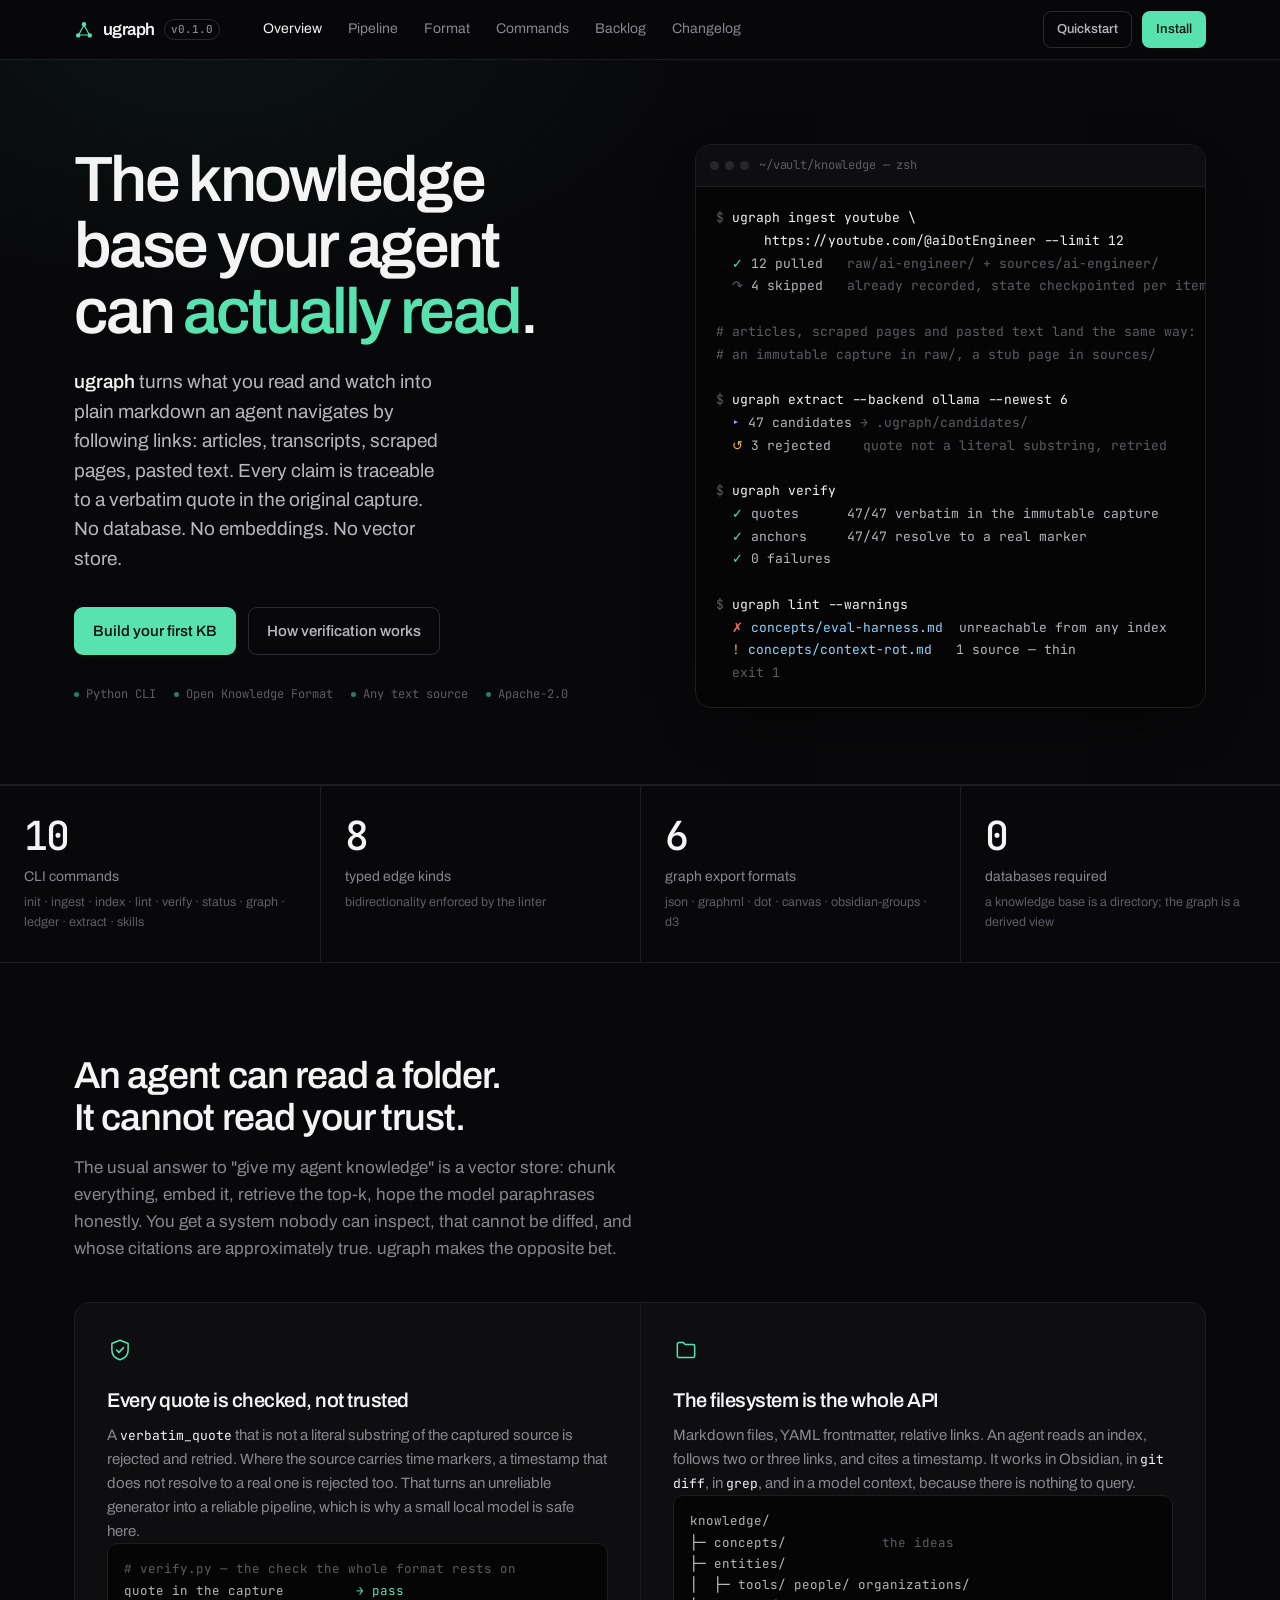
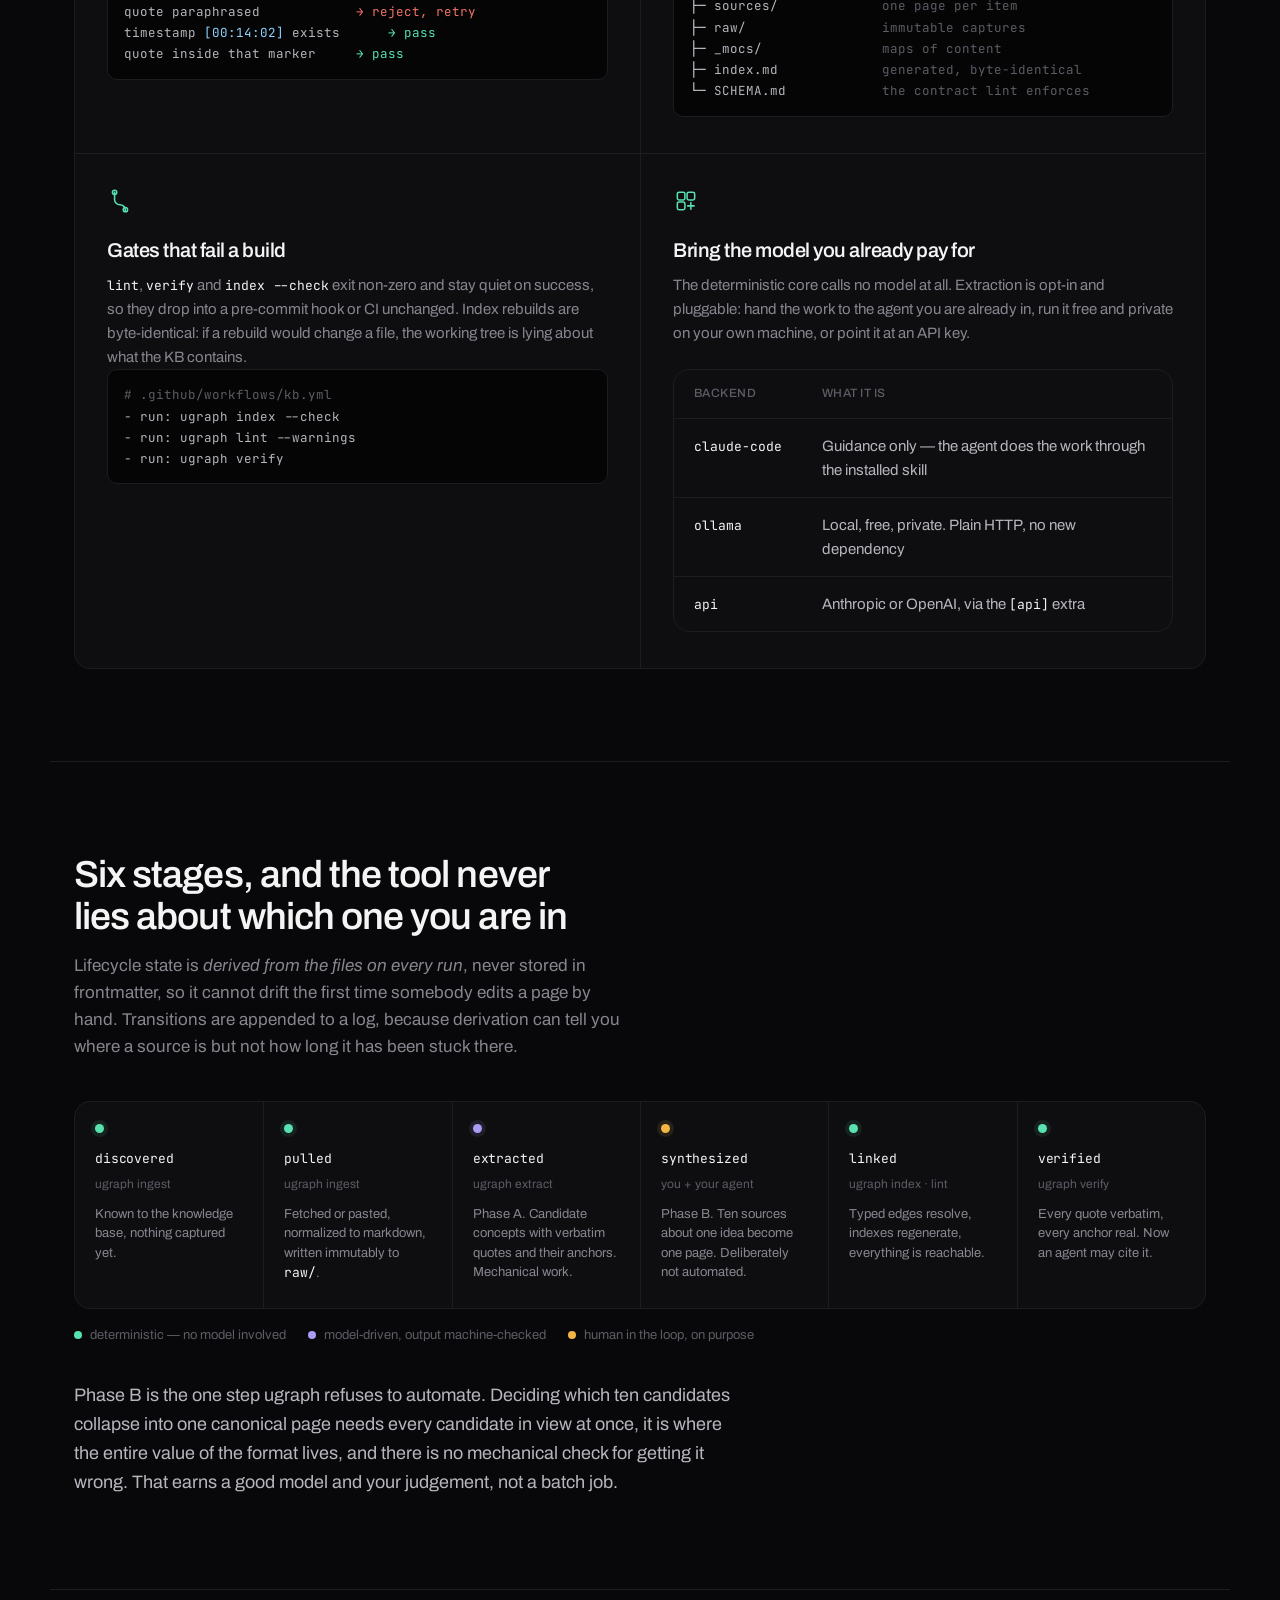
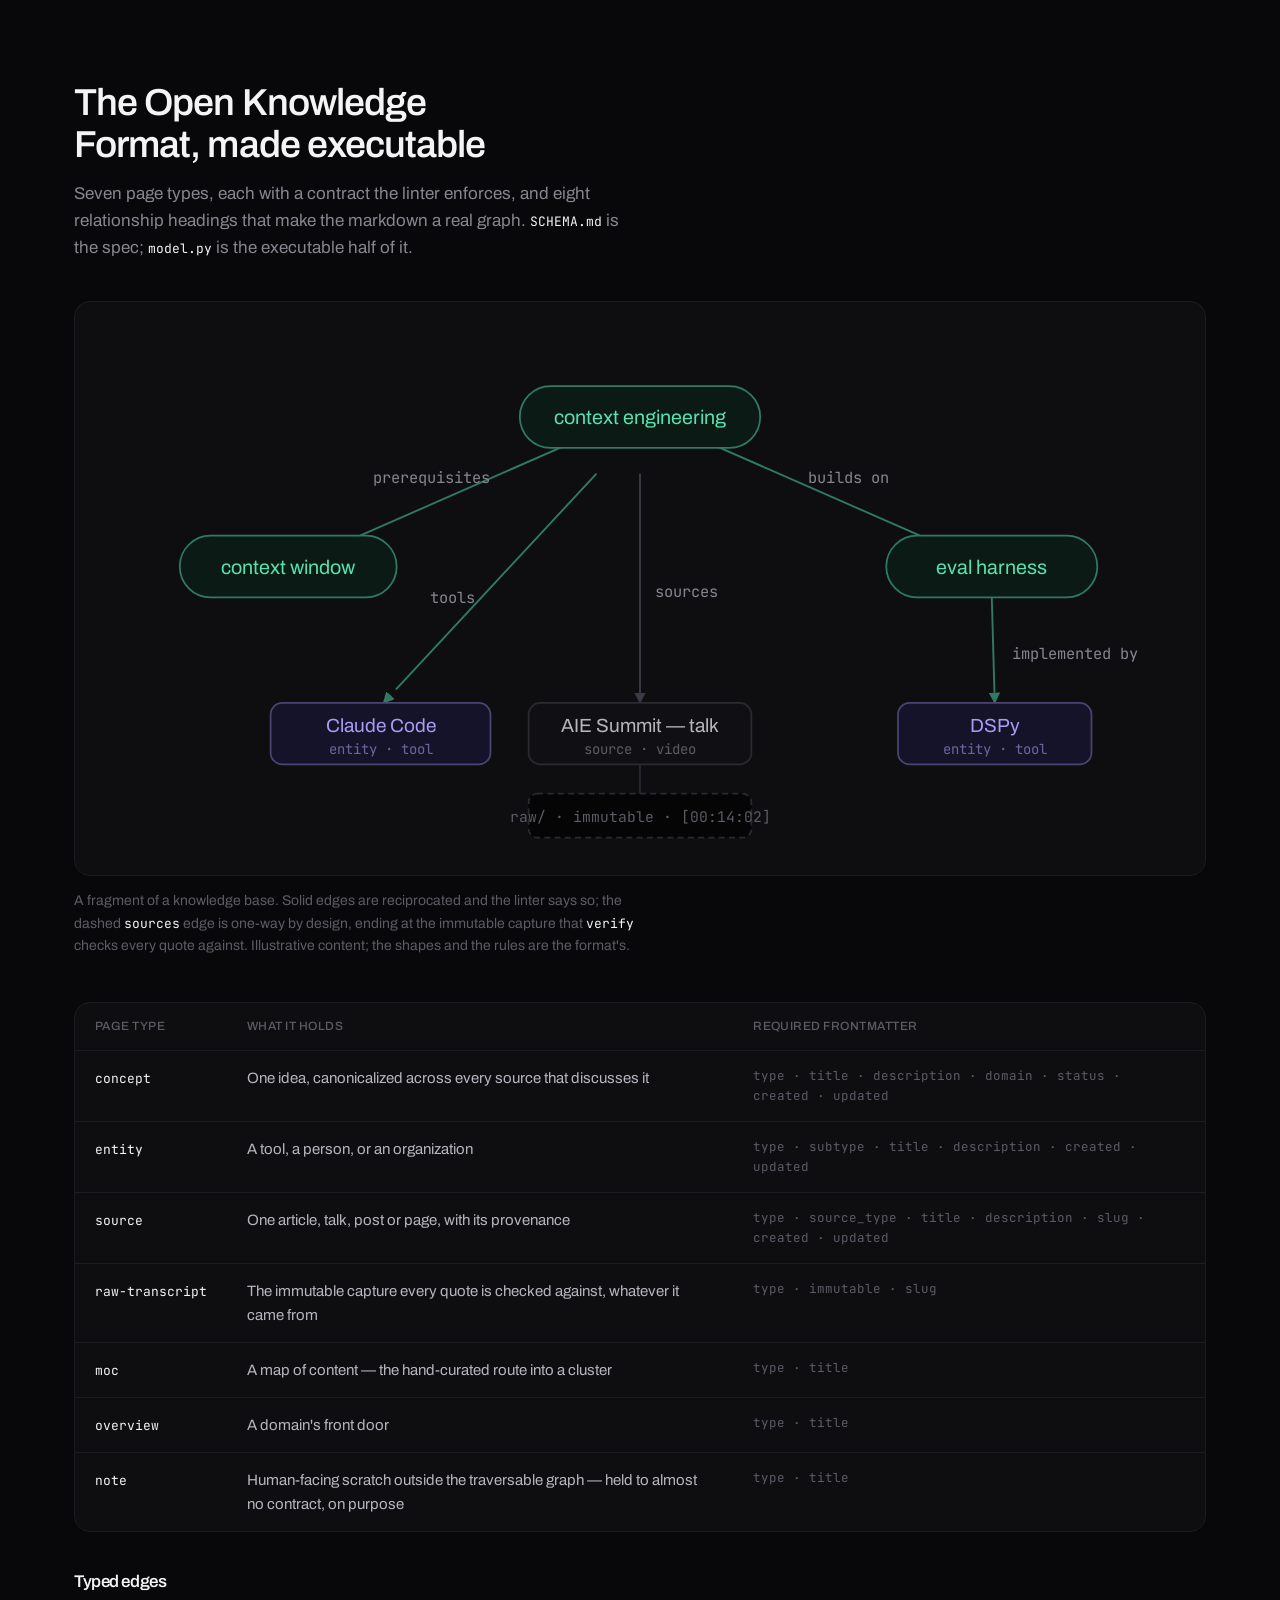
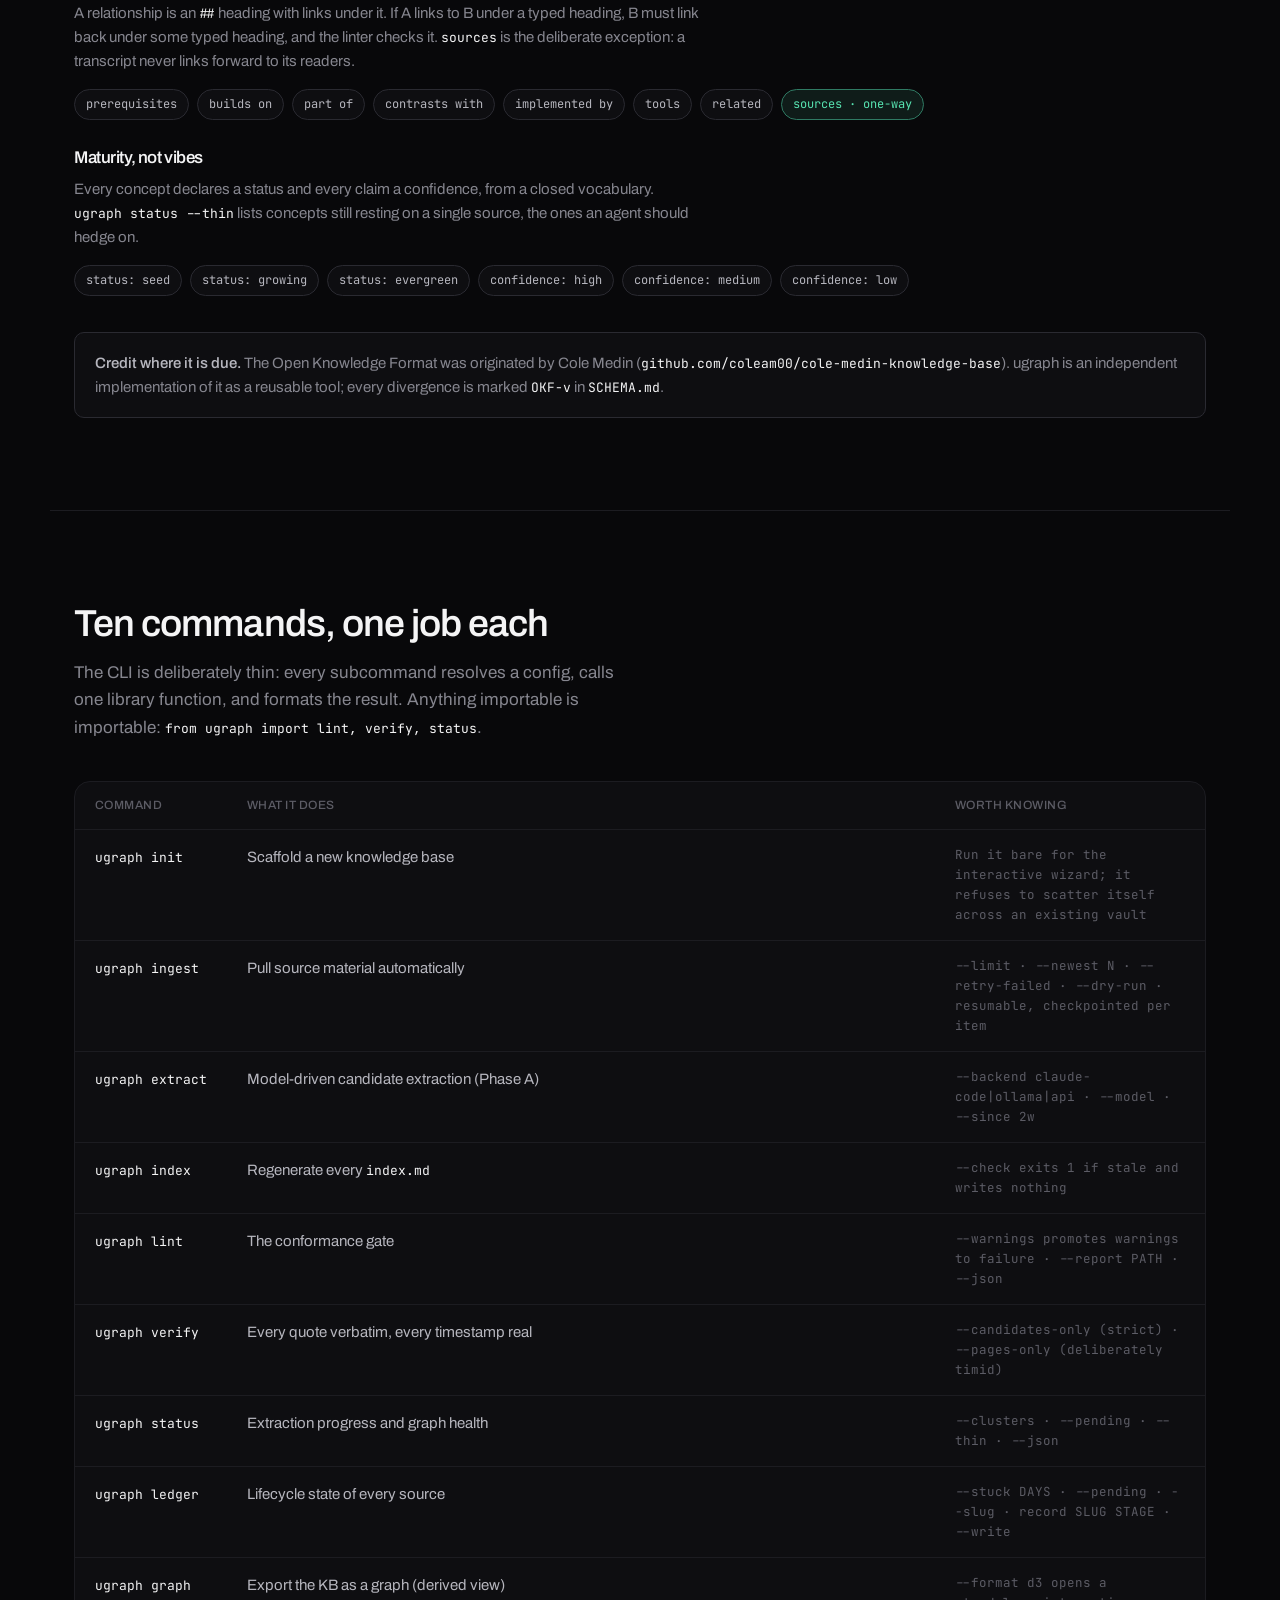
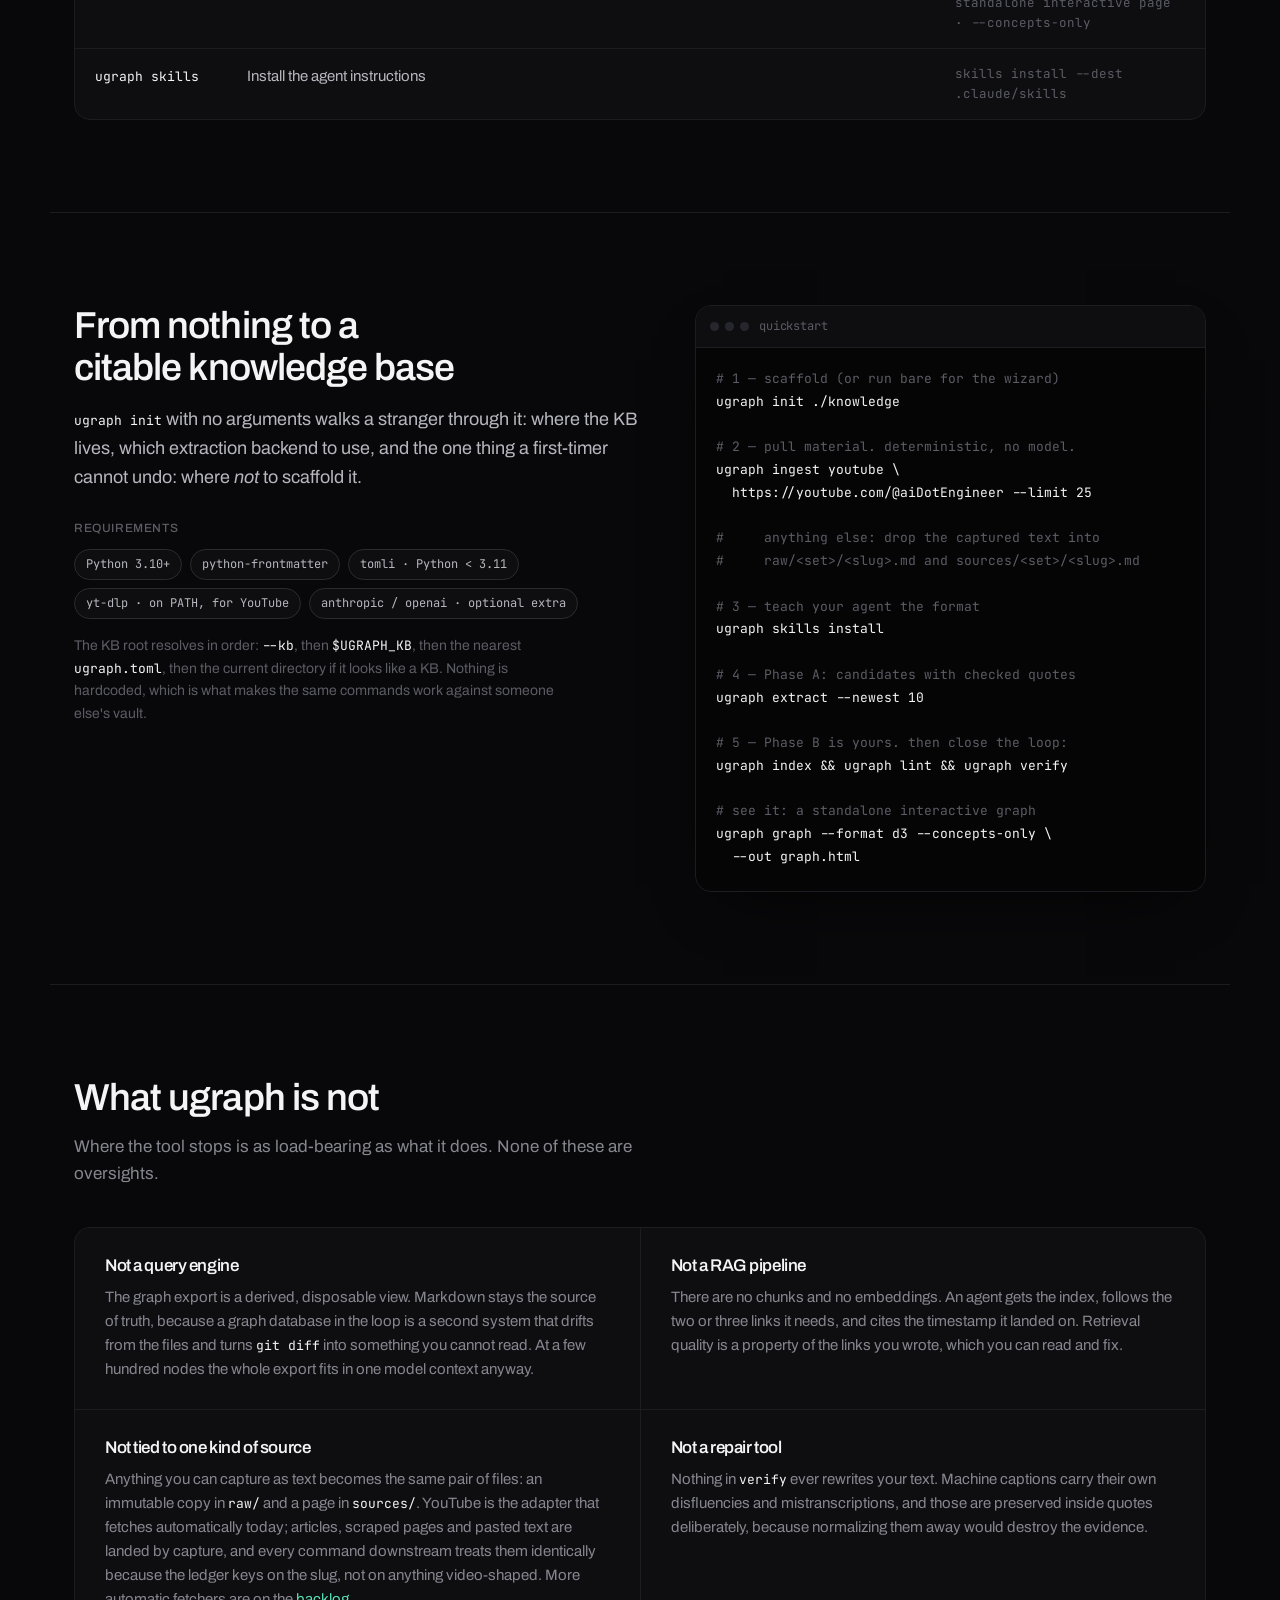
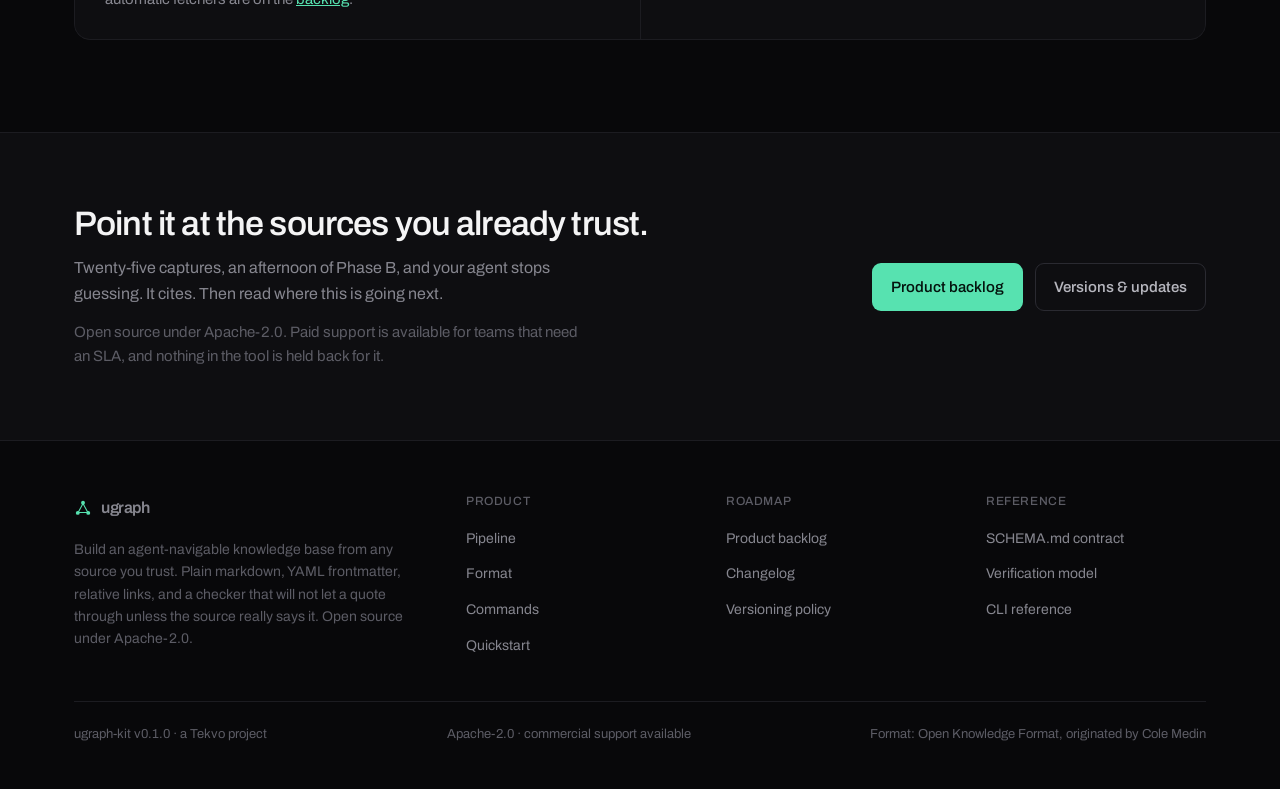
==== index.html @ 4743d7dd "ugraph.build: overview, product backlog, and changelog Static three-page site for ugraph. No build s" ====
<!doctype html>
<html lang="en">
<head>
<meta charset="utf-8">
<meta name="viewport" content="width=device-width, initial-scale=1">
<title>ugraph — build an agent-navigable knowledge base from any source</title>
<meta name="description" content="ugraph turns articles, transcripts, scraped pages and pasted text into a knowledge base of plain markdown an agent can navigate by link. Every claim is traceable to a verbatim quote in the original capture. No database, no embeddings.">
<meta name="color-scheme" content="dark">
<meta property="og:title" content="ugraph — the knowledge base your agent can actually read">
<meta property="og:description" content="Plain markdown, YAML frontmatter, relative links. Every quote checked against the immutable capture of its source before it ships.">
<meta property="og:type" content="website">
<link rel="icon" href="data:image/svg+xml,<svg xmlns='http://www.w3.org/2000/svg' viewBox='0 0 32 32'><circle cx='16' cy='8' r='4' fill='%2357e2b0'/><circle cx='7' cy='24' r='4' fill='%2357e2b0'/><circle cx='25' cy='24' r='4' fill='%2357e2b0'/><path d='M16 8 7 24M16 8l9 16M7 24h18' stroke='%2357e2b0' stroke-width='1.6' fill='none'/></svg>">
<link rel="preconnect" href="https://fonts.googleapis.com">
<link rel="preconnect" href="https://fonts.gstatic.com" crossorigin>
<link href="https://fonts.googleapis.com/css2?family=Archivo:wght@400;500;600&family=JetBrains+Mono:wght@400;500&display=swap" rel="stylesheet">
<link rel="stylesheet" href="assets/style.css">
</head>
<body>
<!--
  THESIS: ugraph's proof is that a machine claim survives a substring test against an
  immutable capture of its source. This page shows the console doing that, and refuses
  the "AI product" hero of an abstract gradient plus three benefit cards.
  OWN-WORLD: near-black canvas, 1px hairline rules as the only container,
  Archivo + JetBrains Mono, and one CLI status palette — mint = verified,
  amber = pending, violet = model-driven, rose = failing.
  STORY: a developer with an agent and a pile of articles, talks and saved pages learns
  their notes can be citable, sees the exact commands, and runs ugraph init.
  FIRST VIEWPORT: headline left with two actions; a live-looking terminal right showing
  ingest → extract → verify; a node-link graph anchoring the pipeline band beneath.
  FORM: reference-canon (OpenRouter's dark developer-product page), pinned by the brief
  and confirmed by the user, executed at full fidelity with ugraph's own accent.
  FINISH: unreviewed and undocumented is unfinished; this build ends with the finish
  review, the verdict, and DESIGN.md.
-->
<a class="skip" href="#main">Skip to content</a>

<header class="nav">
  <div class="wrap nav__inner">
    <a class="brand" href="index.html">
      <svg width="20" height="20" viewBox="0 0 24 24" fill="none" aria-hidden="true">
        <path d="M12 6 5.5 18M12 6l6.5 12M5.5 18h13" stroke="#57e2b0" stroke-width="1.4" stroke-linecap="round"/>
        <circle cx="12" cy="5" r="2.6" fill="#57e2b0"/>
        <circle cx="5" cy="18.5" r="2.6" fill="#57e2b0"/>
        <circle cx="19" cy="18.5" r="2.6" fill="#57e2b0"/>
      </svg>
      ugraph <span class="brand__ver">v0.1.0</span>
    </a>
    <nav class="nav__links" id="navlinks" data-open="false" aria-label="Primary">
      <a href="index.html" aria-current="page">Overview</a>
      <a href="index.html#pipeline">Pipeline</a>
      <a href="index.html#format">Format</a>
      <a href="index.html#commands">Commands</a>
      <a href="backlog.html">Backlog</a>
      <a href="changelog.html">Changelog</a>
    </nav>
    <div class="nav__right">
      <a class="btn btn--ghost btn--sm" href="index.html#quickstart">Quickstart</a>
      <a class="btn btn--primary btn--sm" href="index.html#install">Install</a>
      <button class="nav__toggle" id="navtoggle" aria-expanded="false" aria-controls="navlinks" aria-label="Toggle menu">
        <svg width="18" height="18" viewBox="0 0 24 24" fill="none" aria-hidden="true">
          <path d="M4 7h16M4 12h16M4 17h16" stroke="currentColor" stroke-width="1.6" stroke-linecap="round"/>
        </svg>
      </button>
    </div>
  </div>
</header>

<main id="main">

  <!-- ============================ HERO ============================ -->
  <section class="hero">
    <div class="wrap hero__grid">
      <div>
        <h1>The knowledge base your agent can <em>actually read</em>.</h1>
        <p class="hero__sub">
          <strong>ugraph</strong> turns what you read and watch into plain markdown an agent
          navigates by following links: articles, transcripts, scraped pages, pasted text.
          Every claim is traceable to a verbatim quote in the original capture. No database.
          No embeddings. No vector store.
        </p>
        <div class="hero__cta">
          <a class="btn btn--primary" href="#quickstart">Build your first KB</a>
          <a class="btn btn--ghost" href="#verify">How verification works</a>
        </div>
        <div class="hero__meta">
          <span>Python CLI</span>
          <span>Open Knowledge Format</span>
          <span>Any text source</span>
          <span>Apache-2.0</span>
        </div>
      </div>

      <div class="term" role="img" aria-label="Terminal transcript: ugraph ingest pulls 12 transcripts, ugraph extract emits 47 candidates with 3 quotes rejected and retried, ugraph verify reports 47 of 47 quotes verbatim and 0 failures.">
        <div class="term__bar">
          <span class="term__dots"><i></i><i></i><i></i></span>
          <span class="term__title">~/vault/knowledge — zsh</span>
        </div>
<pre class="term__body"><span class="c-dim">$</span> <span class="c-cmd">ugraph ingest youtube \
      https://youtube.com/@aiDotEngineer --limit 12</span>
  <span class="c-ok">✓</span> 12 pulled   <span class="c-dim">raw/ai-engineer/ + sources/ai-engineer/</span>
  <span class="c-dim">↷</span> 4 skipped   <span class="c-dim">already recorded, state checkpointed per item</span>

<span class="c-dim"># articles, scraped pages and pasted text land the same way:</span>
<span class="c-dim"># an immutable capture in raw/, a stub page in sources/</span>

<span class="c-dim">$</span> <span class="c-cmd">ugraph extract --backend ollama --newest 6</span>
  <span class="c-key">▸</span> 47 candidates <span class="c-dim">→ .ugraph/candidates/</span>
  <span class="c-warn">↺</span> 3 rejected    <span class="c-dim">quote not a literal substring, retried</span>

<span class="c-dim">$</span> <span class="c-cmd">ugraph verify</span>
  <span class="c-ok">✓</span> quotes      47/47 verbatim in the immutable capture
  <span class="c-ok">✓</span> anchors     47/47 resolve to a real marker
  <span class="c-ok">✓</span> 0 failures

<span class="c-dim">$</span> <span class="c-cmd">ugraph lint --warnings</span>
  <span class="c-bad">✗</span> <span class="c-str">concepts/eval-harness.md</span>  unreachable from any index
  <span class="c-warn">!</span> <span class="c-str">concepts/context-rot.md</span>   1 source — thin
  <span class="c-dim">exit 1</span></pre>
      </div>
    </div>
  </section>

  <!-- ============================ STATS ============================ -->
  <div class="stats">
    <div>
      <div class="stat__n">10</div>
      <div class="stat__l">CLI commands</div>
      <div class="stat__s">init · ingest · index · lint · verify · status · graph · ledger · extract · skills</div>
    </div>
    <div>
      <div class="stat__n">8</div>
      <div class="stat__l">typed edge kinds</div>
      <div class="stat__s">bidirectionality enforced by the linter</div>
    </div>
    <div>
      <div class="stat__n">6</div>
      <div class="stat__l">graph export formats</div>
      <div class="stat__s">json · graphml · dot · canvas · obsidian-groups · d3</div>
    </div>
    <div>
      <div class="stat__n">0</div>
      <div class="stat__l">databases required</div>
      <div class="stat__s">a knowledge base is a directory; the graph is a derived view</div>
    </div>
  </div>

  <!-- ============================ PROBLEM ============================ -->
  <section class="section wrap">
    <div class="section-head">
      <h2>An agent can read a folder. It cannot read your trust.</h2>
      <p>
        The usual answer to "give my agent knowledge" is a vector store: chunk everything,
        embed it, retrieve the top-k, hope the model paraphrases honestly. You get a system
        nobody can inspect, that cannot be diffed, and whose citations are approximately true.
        ugraph makes the opposite bet.
      </p>
    </div>

    <div class="cells">

      <div class="cell" id="verify">
        <span class="cell__icon">
          <svg width="26" height="26" viewBox="0 0 24 24" fill="none" aria-hidden="true">
            <path d="M12 3 4.5 6v6c0 4.2 3 7.6 7.5 9 4.5-1.4 7.5-4.8 7.5-9V6L12 3Z" stroke="currentColor" stroke-width="1.4" stroke-linejoin="round"/>
            <path d="m8.8 12 2.2 2.2 4.2-4.4" stroke="currentColor" stroke-width="1.4" stroke-linecap="round" stroke-linejoin="round"/>
          </svg>
        </span>
        <h3>Every quote is checked, not trusted</h3>
        <p>
          A <code class="mono">verbatim_quote</code> that is not a literal substring of the
          captured source is rejected and retried. Where the source carries time markers, a
          timestamp that does not resolve to a real one is rejected too. That turns an
          unreliable generator into a reliable pipeline, which is why a small local model is
          safe here.
        </p>
        <pre class="snippet"><span class="c-dim"># verify.py — the check the whole format rests on</span>
quote in the capture         <span class="c-ok">→ pass</span>
quote paraphrased            <span class="c-bad">→ reject, retry</span>
timestamp <span class="c-str">[00:14:02]</span> exists      <span class="c-ok">→ pass</span>
quote inside that marker     <span class="c-ok">→ pass</span></pre>
      </div>

      <div class="cell">
        <span class="cell__icon">
          <svg width="26" height="26" viewBox="0 0 24 24" fill="none" aria-hidden="true">
            <path d="M4 6.5A1.5 1.5 0 0 1 5.5 5h4l1.8 2h7.2A1.5 1.5 0 0 1 20 8.5v9a1.5 1.5 0 0 1-1.5 1.5h-13A1.5 1.5 0 0 1 4 17.5v-11Z" stroke="currentColor" stroke-width="1.4" stroke-linejoin="round"/>
          </svg>
        </span>
        <h3>The filesystem is the whole API</h3>
        <p>
          Markdown files, YAML frontmatter, relative links. An agent reads an index, follows
          two or three links, and cites a timestamp. It works in Obsidian, in <code class="mono">git diff</code>,
          in <code class="mono">grep</code>, and in a model context, because there is nothing to query.
        </p>
        <pre class="snippet">knowledge/
├─ concepts/            <span class="c-dim">the ideas</span>
├─ entities/
│  ├─ tools/ people/ organizations/
├─ sources/             <span class="c-dim">one page per item</span>
├─ raw/                 <span class="c-dim">immutable captures</span>
├─ _mocs/               <span class="c-dim">maps of content</span>
├─ index.md             <span class="c-dim">generated, byte-identical</span>
└─ SCHEMA.md            <span class="c-dim">the contract lint enforces</span></pre>
      </div>

      <div class="cell">
        <span class="cell__icon">
          <svg width="26" height="26" viewBox="0 0 24 24" fill="none" aria-hidden="true">
            <path d="M7 4v6.5a5 5 0 0 0 5 5 5 5 0 0 1 5 5V21" stroke="currentColor" stroke-width="1.4" stroke-linecap="round"/>
            <circle cx="7" cy="4" r="2" stroke="currentColor" stroke-width="1.4"/>
            <circle cx="17" cy="20" r="2" stroke="currentColor" stroke-width="1.4"/>
          </svg>
        </span>
        <h3>Gates that fail a build</h3>
        <p>
          <code class="mono">lint</code>, <code class="mono">verify</code> and
          <code class="mono">index --check</code> exit non-zero and stay quiet on success,
          so they drop into a pre-commit hook or CI unchanged. Index rebuilds are
          byte-identical: if a rebuild would change a file, the working tree is lying
          about what the KB contains.
        </p>
        <pre class="snippet"><span class="c-dim"># .github/workflows/kb.yml</span>
- run: ugraph index --check
- run: ugraph lint --warnings
- run: ugraph verify</pre>
      </div>

      <div class="cell">
        <span class="cell__icon">
          <svg width="26" height="26" viewBox="0 0 24 24" fill="none" aria-hidden="true">
            <rect x="4" y="4" width="7" height="7" rx="1.6" stroke="currentColor" stroke-width="1.4"/>
            <rect x="13" y="4" width="7" height="7" rx="1.6" stroke="currentColor" stroke-width="1.4"/>
            <rect x="4" y="13" width="7" height="7" rx="1.6" stroke="currentColor" stroke-width="1.4"/>
            <path d="M16.5 13.5v6M13.5 16.5h6" stroke="currentColor" stroke-width="1.4" stroke-linecap="round"/>
          </svg>
        </span>
        <h3>Bring the model you already pay for</h3>
        <p>
          The deterministic core calls no model at all. Extraction is opt-in and pluggable:
          hand the work to the agent you are already in, run it free and private on your own
          machine, or point it at an API key.
        </p>
        <div class="table-scroll" style="margin-top:24px">
          <table style="min-width:0">
            <thead><tr><th>Backend</th><th>What it is</th></tr></thead>
            <tbody>
              <tr><td><code>claude-code</code></td><td>Guidance only — the agent does the work through the installed skill</td></tr>
              <tr><td><code>ollama</code></td><td>Local, free, private. Plain HTTP, no new dependency</td></tr>
              <tr><td><code>api</code></td><td>Anthropic or OpenAI, via the <code>[api]</code> extra</td></tr>
            </tbody>
          </table>
        </div>
      </div>

    </div>
  </section>

  <!-- ============================ PIPELINE ============================ -->
  <section class="section section-line wrap" id="pipeline">
    <div class="section-head">
      <h2>Six stages, and the tool never lies about which one you are in</h2>
      <p>
        Lifecycle state is <em>derived from the files on every run</em>, never stored in
        frontmatter, so it cannot drift the first time somebody edits a page by hand.
        Transitions are appended to a log, because derivation can tell you where a source
        is but not how long it has been stuck there.
      </p>
    </div>

    <div class="rail">
      <div class="rail__track">
        <div class="stage" data-agent="tool">
          <span class="stage__dot"></span>
          <div class="stage__name">discovered</div>
          <div class="stage__by">ugraph ingest</div>
          <p class="stage__d">Known to the knowledge base, nothing captured yet.</p>
        </div>
        <div class="stage" data-agent="tool">
          <span class="stage__dot"></span>
          <div class="stage__name">pulled</div>
          <div class="stage__by">ugraph ingest</div>
          <p class="stage__d">Fetched or pasted, normalized to markdown, written immutably to <code class="mono">raw/</code>.</p>
        </div>
        <div class="stage" data-agent="model">
          <span class="stage__dot"></span>
          <div class="stage__name">extracted</div>
          <div class="stage__by">ugraph extract</div>
          <p class="stage__d">Phase A. Candidate concepts with verbatim quotes and their anchors. Mechanical work.</p>
        </div>
        <div class="stage" data-agent="human">
          <span class="stage__dot"></span>
          <div class="stage__name">synthesized</div>
          <div class="stage__by">you + your agent</div>
          <p class="stage__d">Phase B. Ten sources about one idea become one page. Deliberately not automated.</p>
        </div>
        <div class="stage" data-agent="tool">
          <span class="stage__dot"></span>
          <div class="stage__name">linked</div>
          <div class="stage__by">ugraph index · lint</div>
          <p class="stage__d">Typed edges resolve, indexes regenerate, everything is reachable.</p>
        </div>
        <div class="stage" data-agent="tool">
          <span class="stage__dot"></span>
          <div class="stage__name">verified</div>
          <div class="stage__by">ugraph verify</div>
          <p class="stage__d">Every quote verbatim, every anchor real. Now an agent may cite it.</p>
        </div>
      </div>
      <div class="rail__legend">
        <span><i style="background:var(--edge)"></i> deterministic — no model involved</span>
        <span><i style="background:var(--violet)"></i> model-driven, output machine-checked</span>
        <span><i style="background:var(--amber)"></i> human in the loop, on purpose</span>
      </div>
    </div>

    <p class="lede" style="margin-top:36px">
      Phase B is the one step ugraph refuses to automate. Deciding which ten candidates
      collapse into one canonical page needs every candidate in view at once, it is where
      the entire value of the format lives, and there is no mechanical check for getting it
      wrong. That earns a good model and your judgement, not a batch job.
    </p>
  </section>

  <!-- ============================ FORMAT ============================ -->
  <section class="section section-line wrap" id="format">
    <div class="section-head">
      <h2>The Open Knowledge Format, made executable</h2>
      <p>
        Seven page types, each with a contract the linter enforces, and eight relationship
        headings that make the markdown a real graph. <code class="mono">SCHEMA.md</code> is
        the spec; <code class="mono">model.py</code> is the executable half of it.
      </p>
    </div>

    <figure style="margin:0 0 44px">
      <div style="border:1px solid var(--line);border-radius:var(--radius-lg);background:var(--bg-raised);padding:8px;overflow-x:auto">
        <svg class="gsvg" viewBox="0 0 760 380" width="100%" style="min-width:620px;display:block" role="img"
             aria-label="A fragment of a knowledge graph: the concept 'context engineering' links to 'context window' under prerequisites, to 'eval harness' under builds on, to the tool entity 'DSPy' under implemented by, to the tool entity 'Claude Code' under tools, and one-way to a source page 'AIE Summit — talk' under sources.">
          <defs>
            <marker id="ar" viewBox="0 0 10 10" refX="9" refY="5" markerWidth="6" markerHeight="6" orient="auto-start-reverse">
              <path d="M0 0 10 5 0 10z" fill="#2f7a63"/>
            </marker>
            <marker id="ar2" viewBox="0 0 10 10" refX="9" refY="5" markerWidth="6" markerHeight="6" orient="auto-start-reverse">
              <path d="M0 0 10 5 0 10z" fill="#3a3a44"/>
            </marker>
          </defs>

          <g stroke-linecap="round" fill="none">
            <path class="edge" d="M330 92 175 160" stroke="#2f7a63" stroke-width="1.3" marker-end="url(#ar)"/>
            <path class="edge" d="M430 92 585 160" stroke="#2f7a63" stroke-width="1.3" marker-end="url(#ar)"/>
            <path class="edge" d="M620 196 622 268" stroke="#2f7a63" stroke-width="1.3" marker-end="url(#ar)"/>
            <path class="edge" d="M350 112 205 268" stroke="#2f7a63" stroke-width="1.3" marker-end="url(#ar)"/>
            <path class="edge" d="M380 112 380 268" stroke="#3a3a44" stroke-width="1.3" stroke-dasharray="3 4" marker-end="url(#ar2)"/>
          </g>

          <g font-family="'JetBrains Mono',ui-monospace,monospace" font-size="10.5" fill="#86868f">
            <text x="238" y="118" text-anchor="middle">prerequisites</text>
            <text x="522" y="118" text-anchor="middle">builds on</text>
            <text x="634" y="238" text-anchor="start">implemented by</text>
            <text x="252" y="200" text-anchor="middle">tools</text>
            <text x="390" y="196" text-anchor="start">sources</text>
          </g>

          <!-- concepts -->
          <g>
            <rect x="298" y="52" width="164" height="42" rx="21" fill="#0b1a15" stroke="#2f7a63" stroke-width="1.2"/>
            <text x="380" y="78" text-anchor="middle" font-family="'Archivo',sans-serif" font-size="13.5" fill="#57e2b0">context engineering</text>

            <rect x="66" y="154" width="148" height="42" rx="21" fill="#0b1a15" stroke="#2f7a63" stroke-width="1.2"/>
            <text x="140" y="180" text-anchor="middle" font-family="'Archivo',sans-serif" font-size="13.5" fill="#57e2b0">context window</text>

            <rect x="548" y="154" width="144" height="42" rx="21" fill="#0b1a15" stroke="#2f7a63" stroke-width="1.2"/>
            <text x="620" y="180" text-anchor="middle" font-family="'Archivo',sans-serif" font-size="13.5" fill="#57e2b0">eval harness</text>
          </g>

          <!-- entities -->
          <g>
            <rect x="128" y="268" width="150" height="42" rx="8" fill="#15132a" stroke="#4b4470" stroke-width="1.2"/>
            <text x="203" y="288" text-anchor="middle" font-family="'Archivo',sans-serif" font-size="13" fill="#a99cf5">Claude Code</text>
            <text x="203" y="303" text-anchor="middle" font-family="'JetBrains Mono',monospace" font-size="9.5" fill="#6d669c">entity · tool</text>

            <rect x="556" y="268" width="132" height="42" rx="8" fill="#15132a" stroke="#4b4470" stroke-width="1.2"/>
            <text x="622" y="288" text-anchor="middle" font-family="'Archivo',sans-serif" font-size="13" fill="#a99cf5">DSPy</text>
            <text x="622" y="303" text-anchor="middle" font-family="'JetBrains Mono',monospace" font-size="9.5" fill="#6d669c">entity · tool</text>
          </g>

          <!-- source + transcript -->
          <g>
            <rect x="304" y="268" width="152" height="42" rx="8" fill="#101014" stroke="#2a2a31" stroke-width="1.2"/>
            <text x="380" y="288" text-anchor="middle" font-family="'Archivo',sans-serif" font-size="13" fill="#b6b6be">AIE Summit — talk</text>
            <text x="380" y="303" text-anchor="middle" font-family="'JetBrains Mono',monospace" font-size="9.5" fill="#5c5c65">source · video</text>

            <rect x="304" y="330" width="152" height="30" rx="6" fill="#050506" stroke="#2a2a31" stroke-width="1.2" stroke-dasharray="4 3"/>
            <text x="380" y="349" text-anchor="middle" font-family="'JetBrains Mono',monospace" font-size="10" fill="#5c5c65">raw/ · immutable · [00:14:02]</text>
            <path d="M380 310v20" stroke="#2a2a31" stroke-width="1.2"/>
          </g>
        </svg>
      </div>
      <figcaption style="margin-top:14px;color:var(--ink-4);font-size:.875rem;max-width:74ch">
        A fragment of a knowledge base. Solid edges are reciprocated and the linter says so; the
        dashed <code class="mono">sources</code> edge is one-way by design, ending at the
        immutable capture that <code class="mono">verify</code> checks every quote against.
        Illustrative content; the shapes and the rules are the format's.
      </figcaption>
    </figure>

    <div class="table-scroll">
      <table>
        <thead>
          <tr><th>Page type</th><th>What it holds</th><th>Required frontmatter</th></tr>
        </thead>
        <tbody>
          <tr>
            <td><code>concept</code></td>
            <td>One idea, canonicalized across every source that discusses it</td>
            <td class="flag">type · title · description · domain · status · created · updated</td>
          </tr>
          <tr>
            <td><code>entity</code></td>
            <td>A tool, a person, or an organization</td>
            <td class="flag">type · subtype · title · description · created · updated</td>
          </tr>
          <tr>
            <td><code>source</code></td>
            <td>One article, talk, post or page, with its provenance</td>
            <td class="flag">type · source_type · title · description · slug · created · updated</td>
          </tr>
          <tr>
            <td><code>raw-transcript</code></td>
            <td>The immutable capture every quote is checked against, whatever it came from</td>
            <td class="flag">type · immutable · slug</td>
          </tr>
          <tr>
            <td><code>moc</code></td>
            <td>A map of content — the hand-curated route into a cluster</td>
            <td class="flag">type · title</td>
          </tr>
          <tr>
            <td><code>overview</code></td>
            <td>A domain's front door</td>
            <td class="flag">type · title</td>
          </tr>
          <tr>
            <td><code>note</code></td>
            <td>Human-facing scratch outside the traversable graph — held to almost no contract, on purpose</td>
            <td class="flag">type · title</td>
          </tr>
        </tbody>
      </table>
    </div>

    <div style="margin-top:40px; display:grid; gap:28px">
      <div>
        <h3 style="font-size:1.0625rem">Typed edges</h3>
        <p style="margin-top:10px;color:var(--ink-3);font-size:.9375rem;max-width:70ch">
          A relationship is an <code class="mono">##</code> heading with links under it. If A
          links to B under a typed heading, B must link back under some typed heading, and
          the linter checks it. <code class="mono">sources</code> is the deliberate exception:
          a transcript never links forward to its readers.
        </p>
        <div class="chips" style="margin-top:16px">
          <span class="chip">prerequisites</span>
          <span class="chip">builds on</span>
          <span class="chip">part of</span>
          <span class="chip">contrasts with</span>
          <span class="chip">implemented by</span>
          <span class="chip">tools</span>
          <span class="chip">related</span>
          <span class="chip chip--edge">sources · one-way</span>
        </div>
      </div>
      <div>
        <h3 style="font-size:1.0625rem">Maturity, not vibes</h3>
        <p style="margin-top:10px;color:var(--ink-3);font-size:.9375rem;max-width:70ch">
          Every concept declares a status and every claim a confidence, from a closed
          vocabulary. <code class="mono">ugraph status --thin</code> lists concepts still
          resting on a single source, the ones an agent should hedge on.
        </p>
        <div class="chips" style="margin-top:16px">
          <span class="chip">status: seed</span>
          <span class="chip">status: growing</span>
          <span class="chip">status: evergreen</span>
          <span class="chip">confidence: high</span>
          <span class="chip">confidence: medium</span>
          <span class="chip">confidence: low</span>
        </div>
      </div>
    </div>

    <p class="note" style="margin-top:36px">
      <b>Credit where it is due.</b> The Open Knowledge Format was originated by Cole Medin
      (<span class="mono">github.com/coleam00/cole-medin-knowledge-base</span>). ugraph is an
      independent implementation of it as a reusable tool; every divergence is marked
      <code class="mono">OKF-v</code> in <code class="mono">SCHEMA.md</code>.
    </p>
  </section>

  <!-- ============================ COMMANDS ============================ -->
  <section class="section section-line wrap" id="commands">
    <div class="section-head">
      <h2>Ten commands, one job each</h2>
      <p>
        The CLI is deliberately thin: every subcommand resolves a config, calls one library
        function, and formats the result. Anything importable is importable:
        <code class="mono">from ugraph import lint, verify, status</code>.
      </p>
    </div>

    <div class="table-scroll">
      <table>
        <thead>
          <tr><th style="width:150px">Command</th><th>What it does</th><th style="width:270px">Worth knowing</th></tr>
        </thead>
        <tbody>
          <tr><td><code>ugraph init</code></td><td>Scaffold a new knowledge base</td><td class="flag">Run it bare for the interactive wizard; it refuses to scatter itself across an existing vault</td></tr>
          <tr><td><code>ugraph ingest</code></td><td>Pull source material automatically</td><td class="flag">--limit · --newest N · --retry-failed · --dry-run · resumable, checkpointed per item</td></tr>
          <tr><td><code>ugraph extract</code></td><td>Model-driven candidate extraction (Phase A)</td><td class="flag">--backend claude-code|ollama|api · --model · --since 2w</td></tr>
          <tr><td><code>ugraph index</code></td><td>Regenerate every <code>index.md</code></td><td class="flag">--check exits 1 if stale and writes nothing</td></tr>
          <tr><td><code>ugraph lint</code></td><td>The conformance gate</td><td class="flag">--warnings promotes warnings to failure · --report PATH · --json</td></tr>
          <tr><td><code>ugraph verify</code></td><td>Every quote verbatim, every timestamp real</td><td class="flag">--candidates-only (strict) · --pages-only (deliberately timid)</td></tr>
          <tr><td><code>ugraph status</code></td><td>Extraction progress and graph health</td><td class="flag">--clusters · --pending · --thin · --json</td></tr>
          <tr><td><code>ugraph ledger</code></td><td>Lifecycle state of every source</td><td class="flag">--stuck DAYS · --pending · --slug · record SLUG STAGE · --write</td></tr>
          <tr><td><code>ugraph graph</code></td><td>Export the KB as a graph (derived view)</td><td class="flag">--format d3 opens a standalone interactive page · --concepts-only</td></tr>
          <tr><td><code>ugraph skills</code></td><td>Install the agent instructions</td><td class="flag">skills install --dest .claude/skills</td></tr>
        </tbody>
      </table>
    </div>
  </section>

  <!-- ============================ QUICKSTART ============================ -->
  <section class="section section-line wrap" id="quickstart">
    <div class="hero__grid" style="align-items:start">
      <div>
        <h2 style="font-size:clamp(1.65rem,3.2vw,2.35rem)">From nothing to a citable knowledge base</h2>
        <p class="lede" style="margin-top:16px">
          <code class="mono">ugraph init</code> with no arguments walks a stranger through it:
          where the KB lives, which extraction backend to use, and the one thing a first-timer
          cannot undo: where <em>not</em> to scaffold it.
        </p>
        <div id="install" style="margin-top:30px">
          <h3 style="font-size:.75rem;letter-spacing:.05em;text-transform:uppercase;color:var(--ink-4);font-weight:500">Requirements</h3>
          <div class="chips" style="margin-top:14px">
            <span class="chip">Python 3.10+</span>
            <span class="chip">python-frontmatter</span>
            <span class="chip">tomli · Python &lt; 3.11</span>
            <span class="chip">yt-dlp · on PATH, for YouTube</span>
            <span class="chip">anthropic / openai · optional extra</span>
          </div>
          <p style="margin-top:16px;color:var(--ink-4);font-size:.875rem;max-width:60ch">
            The KB root resolves in order: <code class="mono">--kb</code>, then
            <code class="mono">$UGRAPH_KB</code>, then the nearest <code class="mono">ugraph.toml</code>,
            then the current directory if it looks like a KB. Nothing is hardcoded, which is
            what makes the same commands work against someone else's vault.
          </p>
        </div>
      </div>

      <div class="term">
        <div class="term__bar">
          <span class="term__dots"><i></i><i></i><i></i></span>
          <span class="term__title">quickstart</span>
        </div>
<pre class="term__body"><span class="c-dim"># 1 — scaffold (or run bare for the wizard)</span>
<span class="c-cmd">ugraph init ./knowledge</span>

<span class="c-dim"># 2 — pull material. deterministic, no model.</span>
<span class="c-cmd">ugraph ingest youtube \
  https://youtube.com/@aiDotEngineer --limit 25</span>

<span class="c-dim">#     anything else: drop the captured text into</span>
<span class="c-dim">#     raw/&lt;set&gt;/&lt;slug&gt;.md and sources/&lt;set&gt;/&lt;slug&gt;.md</span>

<span class="c-dim"># 3 — teach your agent the format</span>
<span class="c-cmd">ugraph skills install</span>

<span class="c-dim"># 4 — Phase A: candidates with checked quotes</span>
<span class="c-cmd">ugraph extract --newest 10</span>

<span class="c-dim"># 5 — Phase B is yours. then close the loop:</span>
<span class="c-cmd">ugraph index &amp;&amp; ugraph lint &amp;&amp; ugraph verify</span>

<span class="c-dim"># see it: a standalone interactive graph</span>
<span class="c-cmd">ugraph graph --format d3 --concepts-only \
  --out graph.html</span></pre>
      </div>
    </div>
  </section>

  <!-- ============================ HONEST LIMITS ============================ -->
  <section class="section section-line wrap">
    <div class="section-head">
      <h2>What ugraph is not</h2>
      <p>Where the tool stops is as load-bearing as what it does. None of these are oversights.</p>
    </div>
    <div class="faq">
      <div>
        <h3>Not a query engine</h3>
        <p>
          The graph export is a derived, disposable view. Markdown stays the source of truth,
          because a graph database in the loop is a second system that drifts from the files
          and turns <code class="mono">git diff</code> into something you cannot read. At a few
          hundred nodes the whole export fits in one model context anyway.
        </p>
      </div>
      <div>
        <h3>Not a RAG pipeline</h3>
        <p>
          There are no chunks and no embeddings. An agent gets the index, follows the two or
          three links it needs, and cites the timestamp it landed on. Retrieval quality is a
          property of the links you wrote, which you can read and fix.
        </p>
      </div>
      <div>
        <h3>Not tied to one kind of source</h3>
        <p>
          Anything you can capture as text becomes the same pair of files: an immutable copy in
          <code class="mono">raw/</code> and a page in <code class="mono">sources/</code>.
          YouTube is the adapter that fetches automatically today; articles, scraped pages and
          pasted text are landed by capture, and every command downstream treats them
          identically because the ledger keys on the slug, not on anything video-shaped. More
          automatic fetchers are on the <a href="backlog.html" style="color:var(--edge)">backlog</a>.
        </p>
      </div>
      <div>
        <h3>Not a repair tool</h3>
        <p>
          Nothing in <code class="mono">verify</code> ever rewrites your text. Machine captions
          carry their own disfluencies and mistranscriptions, and those are preserved inside
          quotes deliberately, because normalizing them away would destroy the evidence.
        </p>
      </div>
    </div>
  </section>

  <!-- ============================ BAND ============================ -->
  <section class="band">
    <div class="wrap band__inner">
      <div>
        <h2>Point it at the sources you already trust.</h2>
        <p>
          Twenty-five captures, an afternoon of Phase B, and your agent stops guessing. It
          cites. Then read where this is going next.
        </p>
        <p style="margin-top:14px;font-size:.9375rem;color:var(--ink-4)">
          Open source under Apache-2.0. Paid support is available for teams that need an SLA,
          and nothing in the tool is held back for it.
        </p>
      </div>
      <div style="display:flex;gap:12px;flex-wrap:wrap">
        <a class="btn btn--primary" href="backlog.html">Product backlog</a>
        <a class="btn btn--ghost" href="changelog.html">Versions &amp; updates</a>
      </div>
    </div>
  </section>

</main>

<footer class="foot">
  <div class="wrap">
    <div class="foot__grid">
      <div class="foot__about">
        <a class="brand" href="index.html" style="font-size:1rem">
          <svg width="18" height="18" viewBox="0 0 24 24" fill="none" aria-hidden="true">
            <path d="M12 6 5.5 18M12 6l6.5 12M5.5 18h13" stroke="#57e2b0" stroke-width="1.4" stroke-linecap="round"/>
            <circle cx="12" cy="5" r="2.6" fill="#57e2b0"/><circle cx="5" cy="18.5" r="2.6" fill="#57e2b0"/><circle cx="19" cy="18.5" r="2.6" fill="#57e2b0"/>
          </svg>
          ugraph
        </a>
        <p>
          Build an agent-navigable knowledge base from any source you trust. Plain markdown,
          YAML frontmatter, relative links, and a checker that will not let a quote through
          unless the source really says it. Open source under Apache-2.0.
        </p>
      </div>
      <div>
        <h4>Product</h4>
        <ul>
          <li><a href="index.html#pipeline">Pipeline</a></li>
          <li><a href="index.html#format">Format</a></li>
          <li><a href="index.html#commands">Commands</a></li>
          <li><a href="index.html#quickstart">Quickstart</a></li>
        </ul>
      </div>
      <div>
        <h4>Roadmap</h4>
        <ul>
          <li><a href="backlog.html">Product backlog</a></li>
          <li><a href="changelog.html">Changelog</a></li>
          <li><a href="changelog.html#versioning">Versioning policy</a></li>
        </ul>
      </div>
      <div>
        <h4>Reference</h4>
        <ul>
          <li><a href="index.html#format">SCHEMA.md contract</a></li>
          <li><a href="index.html#verify">Verification model</a></li>
          <li><a href="index.html#commands">CLI reference</a></li>
        </ul>
      </div>
    </div>
    <div class="foot__bottom">
      <span>ugraph-kit v0.1.0 · a Tekvo project</span>
      <span>Apache-2.0 · commercial support available</span>
      <span>Format: Open Knowledge Format, originated by Cole Medin</span>
    </div>
  </div>
</footer>

<script>
  (function () {
    var t = document.getElementById('navtoggle'), l = document.getElementById('navlinks');
    if (!t || !l) return;
    t.addEventListener('click', function () {
      var open = l.getAttribute('data-open') === 'true';
      l.setAttribute('data-open', String(!open));
      t.setAttribute('aria-expanded', String(!open));
    });
  })();
</script>
</body>
</html>
---- assets/style.css ----
/* ==========================================================================
   ugraph.dev — shared stylesheet
   Dark console world: near-black canvas, hairline rules, mono numerals,
   one mint "edge" accent borrowed from the graph the tool builds.
   ========================================================================== */

:root {
  /* canvas */
  --bg:          #08080a;
  --bg-raised:   #0e0e11;
  --bg-sunken:   #050506;
  --bg-hover:    #16161a;

  /* hairlines */
  --line:        #1c1c21;
  --line-strong: #2a2a31;

  /* ink */
  --ink:         #f4f4f5;
  --ink-2:       #b6b6be;
  --ink-3:       #86868f;
  --ink-4:       #5c5c65;

  /* signal — a CLI status palette, not decoration */
  --edge:        #57e2b0;   /* verified / links / primary */
  --edge-dim:    #2f7a63;
  --edge-wash:   rgba(87, 226, 176, .09);
  --amber:       #f2b544;   /* pending / stale */
  --amber-wash:  rgba(242, 181, 68, .10);
  --rose:        #f4726b;   /* failing / not shipped */
  --rose-wash:   rgba(244, 114, 107, .10);
  --violet:      #a99cf5;   /* model-driven steps */
  --violet-wash: rgba(169, 156, 245, .10);

  /* type */
  --sans: "Archivo", -apple-system, BlinkMacSystemFont, "Segoe UI", Helvetica, Arial, sans-serif;
  --mono: "JetBrains Mono", ui-monospace, "SF Mono", Menlo, Consolas, monospace;

  /* metrics */
  --gutter: 24px;
  --max: 1180px;
  --radius: 10px;
  --radius-lg: 16px;
  --nav-h: 60px;
}

*, *::before, *::after { box-sizing: border-box; }

html {
  scroll-behavior: smooth;
  scroll-padding-top: calc(var(--nav-h) + 24px);
  -webkit-text-size-adjust: 100%;
}
@media (prefers-reduced-motion: reduce) {
  html { scroll-behavior: auto; }
  *, *::before, *::after {
    animation-duration: .001ms !important;
    animation-iteration-count: 1 !important;
    transition-duration: .001ms !important;
  }
}

body {
  margin: 0;
  background: var(--bg);
  color: var(--ink);
  font-family: var(--sans);
  font-size: 16px;
  line-height: 1.6;
  -webkit-font-smoothing: antialiased;
  text-rendering: optimizeLegibility;
  overflow-x: hidden;
}

h1, h2, h3, h4 { margin: 0; font-weight: 560; letter-spacing: -.025em; line-height: 1.12; text-wrap: balance; }
p { margin: 0; }
a { color: inherit; }
img, svg { max-width: 100%; }
hr { border: 0; border-top: 1px solid var(--line); margin: 0; }

:focus-visible {
  outline: 2px solid var(--edge);
  outline-offset: 3px;
  border-radius: 4px;
}

.skip {
  position: absolute; left: 16px; top: -60px; z-index: 200;
  background: var(--edge); color: #04120d; font-weight: 600;
  padding: 10px 16px; border-radius: 8px; text-decoration: none;
  transition: top .18s ease;
}
.skip:focus { top: 12px; }

/* ---------- layout ------------------------------------------------------ */

.wrap {
  width: 100%;
  max-width: var(--max);
  margin-inline: auto;
  padding-inline: var(--gutter);
}

.section { padding-block: 92px; }
.section--tight { padding-block: 64px; }
.section-line { border-top: 1px solid var(--line); }

.section-head { max-width: 62ch; margin-bottom: 40px; }
.section-head h2 { font-size: clamp(1.65rem, 3.2vw, 2.35rem); }
.section-head p {
  margin-top: 14px; color: var(--ink-3);
  font-size: 1.0625rem; max-width: 66ch;
}

.lede { color: var(--ink-2); font-size: 1.125rem; max-width: 66ch; }

/* ---------- nav --------------------------------------------------------- */

.nav {
  position: sticky; top: 0; z-index: 100;
  height: var(--nav-h);
  border-bottom: 1px solid var(--line);
  background: rgba(8, 8, 10, .82);
  backdrop-filter: saturate(140%) blur(14px);
  -webkit-backdrop-filter: saturate(140%) blur(14px);
}
.nav__inner {
  height: 100%;
  display: flex; align-items: center; gap: 28px;
}
.brand {
  display: inline-flex; align-items: center; gap: 9px;
  text-decoration: none; font-weight: 600; letter-spacing: -.03em;
  font-size: 1.0625rem; flex: none;
}
.brand svg { display: block; }
.brand__ver {
  font-family: var(--mono); font-size: .6875rem; font-weight: 500;
  color: var(--ink-3); border: 1px solid var(--line-strong);
  padding: 1px 6px; border-radius: 999px; letter-spacing: 0;
}
.nav__links { display: flex; align-items: center; gap: 4px; margin-left: 4px; }
.nav__links a {
  text-decoration: none; color: var(--ink-3); font-size: .875rem;
  padding: 7px 11px; border-radius: 7px;
  transition: color .15s ease, background .15s ease;
}
.nav__links a:hover { color: var(--ink); background: var(--bg-hover); }
.nav__links a[aria-current="page"] { color: var(--ink); }
.nav__right { margin-left: auto; display: flex; align-items: center; gap: 10px; flex: none; }

.nav__toggle {
  display: none; background: none; border: 1px solid var(--line-strong);
  color: var(--ink-2); border-radius: 8px; padding: 6px 8px; cursor: pointer;
}

/* ---------- buttons ----------------------------------------------------- */

.btn {
  display: inline-flex; align-items: center; justify-content: center; gap: 8px;
  font-family: inherit; font-size: .9375rem; font-weight: 540;
  padding: 11px 18px; border-radius: 9px; text-decoration: none;
  border: 1px solid transparent; cursor: pointer; white-space: nowrap;
  transition: background .16s ease, border-color .16s ease, color .16s ease, transform .16s ease;
}
.btn--primary { background: var(--edge); color: #04140e; }
.btn--primary:hover { background: #6ef0c0; }
.btn--ghost { border-color: var(--line-strong); color: var(--ink-2); background: transparent; }
.btn--ghost:hover { border-color: #3a3a44; color: var(--ink); background: var(--bg-hover); }
.btn--sm { padding: 7px 13px; font-size: .8125rem; border-radius: 8px; }
.btn:active { transform: translateY(1px); }

/* ---------- hero -------------------------------------------------------- */

.hero {
  position: relative;
  padding-top: 84px; padding-bottom: 76px;
  border-bottom: 1px solid var(--line);
  overflow: hidden;
}
.hero::before {
  /* one soft mint bloom behind the headline; nothing decorative beyond it */
  content: ""; position: absolute; inset: 0; pointer-events: none;
  background: radial-gradient(ellipse 62% 58% at 16% -4%, rgba(87, 226, 176, .05), transparent 62%);
}
.hero__grid {
  position: relative;
  display: grid; grid-template-columns: minmax(0, 1.05fr) minmax(0, .95fr);
  gap: 56px; align-items: center;
}
.hero h1 {
  font-size: clamp(2.4rem, 5.4vw, 4rem);
  letter-spacing: -.042em; line-height: 1.03;
}
.hero h1 em { font-style: normal; color: var(--edge); }
.hero__sub {
  margin-top: 22px; color: var(--ink-2);
  font-size: 1.1875rem; line-height: 1.55; max-width: 34ch;
}
.hero__sub strong { color: var(--ink); font-weight: 540; }
.hero__cta { margin-top: 34px; display: flex; flex-wrap: wrap; gap: 12px; }
.hero__meta {
  margin-top: 30px; display: flex; flex-wrap: wrap; gap: 8px 18px;
  font-family: var(--mono); font-size: .75rem; color: var(--ink-4);
}
.hero__meta span { display: inline-flex; align-items: center; gap: 7px; }
.hero__meta span::before {
  content: ""; width: 5px; height: 5px; border-radius: 50%;
  background: var(--edge-dim);
}

/* ---------- terminal ---------------------------------------------------- */

.term {
  background: var(--bg-sunken);
  border: 1px solid var(--line);
  border-radius: var(--radius-lg);
  overflow: hidden;
  box-shadow: 0 24px 60px -30px rgba(0, 0, 0, .9);
}
.term__bar {
  display: flex; align-items: center; gap: 10px;
  padding: 11px 14px; border-bottom: 1px solid var(--line);
  background: var(--bg-raised);
}
.term__dots { display: flex; gap: 6px; }
.term__dots i { width: 9px; height: 9px; border-radius: 50%; background: #26262d; display: block; }
.term__title {
  font-family: var(--mono); font-size: .75rem; color: var(--ink-4); letter-spacing: -.01em;
}
.term__body {
  margin: 0; padding: 20px 20px 22px;
  font-family: var(--mono); font-size: .8125rem; line-height: 1.75;
  color: var(--ink-2); overflow-x: auto; white-space: pre;
}
.term__body::-webkit-scrollbar { height: 8px; }
.term__body::-webkit-scrollbar-thumb { background: #22222a; border-radius: 4px; }

.c-cmd  { color: var(--ink); }
.c-dim  { color: var(--ink-4); }
.c-ok   { color: var(--edge); }
.c-warn { color: var(--amber); }
.c-bad  { color: var(--rose); }
.c-key  { color: var(--violet); }
.c-str  { color: #8fd3ff; }

/* ---------- stat row ---------------------------------------------------- */

.stats {
  display: grid; grid-template-columns: repeat(4, minmax(0, 1fr));
  border-block: 1px solid var(--line);
}
.stats > div {
  padding: 30px var(--gutter);
  border-left: 1px solid var(--line);
}
.stats > div:first-child { border-left: 0; }
.stat__n {
  font-family: var(--mono); font-size: clamp(1.75rem, 3.4vw, 2.5rem);
  font-weight: 500; letter-spacing: -.05em; color: var(--ink); line-height: 1;
  font-variant-numeric: tabular-nums;
}
.stat__l { margin-top: 10px; color: var(--ink-3); font-size: .875rem; }
.stat__s { margin-top: 4px; color: var(--ink-4); font-size: .78125rem; }

/* ---------- pipeline rail ---------------------------------------------- */

.rail { position: relative; margin-top: 8px; }
.rail__track {
  display: grid; grid-template-columns: repeat(6, minmax(0, 1fr));
  gap: 0; border: 1px solid var(--line); border-radius: var(--radius-lg);
  overflow: hidden; background: var(--bg-raised);
}
.stage {
  padding: 22px 20px 24px; border-left: 1px solid var(--line);
  min-width: 0; position: relative;
}
.stage:first-child { border-left: 0; }
.stage__dot {
  display: block; width: 9px; height: 9px; border-radius: 50%; background: var(--edge);
  box-shadow: 0 0 0 4px var(--edge-wash);
}
.stage__name {
  margin-top: 16px; font-family: var(--mono); font-size: .8125rem;
  color: var(--ink); letter-spacing: -.01em;
}
.stage__by {
  margin-top: 6px; font-size: .75rem; color: var(--ink-4);
}
.stage__d { margin-top: 10px; font-size: .8125rem; color: var(--ink-3); line-height: 1.5; }
.stage[data-agent="model"] .stage__dot { background: var(--violet); box-shadow: 0 0 0 4px var(--violet-wash); }
.stage[data-agent="human"] .stage__dot { background: var(--amber); box-shadow: 0 0 0 4px var(--amber-wash); }

.rail__legend {
  margin-top: 16px; display: flex; flex-wrap: wrap; gap: 8px 22px;
  font-size: .8125rem; color: var(--ink-4);
}
.rail__legend span { display: inline-flex; align-items: center; gap: 8px; }
.rail__legend i { width: 8px; height: 8px; border-radius: 50%; display: block; }

/* ---------- feature cells ---------------------------------------------- */

.cells {
  display: grid; grid-template-columns: repeat(2, minmax(0, 1fr));
  border: 1px solid var(--line); border-radius: var(--radius-lg);
  overflow: hidden; background: var(--bg-raised);
}
.cell {
  padding: 34px 32px 36px; min-width: 0;
  border-left: 1px solid var(--line); border-top: 1px solid var(--line);
}
.cell:nth-child(-n+2) { border-top: 0; }
.cell:nth-child(odd) { border-left: 0; }
.cell__icon { color: var(--edge); }
.cell h3 { margin-top: 18px; font-size: 1.25rem; }
.cell p { margin-top: 12px; color: var(--ink-3); font-size: .9375rem; line-height: 1.6; }
.cell__art { margin-top: 24px; }

.snippet {
  background: var(--bg-sunken); border: 1px solid var(--line);
  border-radius: var(--radius); padding: 14px 16px;
  font-family: var(--mono); font-size: .78125rem; line-height: 1.7;
  color: var(--ink-2); overflow-x: auto; white-space: pre; margin: 0;
}

/* ---------- chips & pills ---------------------------------------------- */

.chips { display: flex; flex-wrap: wrap; gap: 8px; }
.chip {
  font-family: var(--mono); font-size: .75rem; color: var(--ink-2);
  border: 1px solid var(--line-strong); border-radius: 999px;
  padding: 5px 11px; background: var(--bg-raised); white-space: nowrap;
}
.chip--edge { color: var(--edge); border-color: var(--edge-dim); background: var(--edge-wash); }

.pill {
  display: inline-flex; align-items: center; gap: 6px;
  font-family: var(--mono); font-size: .6875rem; letter-spacing: .02em;
  text-transform: uppercase; padding: 3px 9px; border-radius: 999px;
  border: 1px solid var(--line-strong); color: var(--ink-3); white-space: nowrap;
}
.pill--shipped  { color: var(--edge);   border-color: var(--edge-dim);            background: var(--edge-wash); }
.pill--progress { color: var(--amber);  border-color: rgba(242,181,68,.35);       background: var(--amber-wash); }
.pill--planned  { color: var(--violet); border-color: rgba(169,156,245,.35);      background: var(--violet-wash); }
.pill--idea     { color: var(--ink-3);  border-color: var(--line-strong); }

/* ---------- tables ------------------------------------------------------ */

.table-scroll { overflow-x: auto; border: 1px solid var(--line); border-radius: var(--radius-lg); background: var(--bg-raised); }
table { width: 100%; border-collapse: collapse; min-width: 620px; }
thead th {
  text-align: left; font-weight: 500; font-size: .75rem; letter-spacing: .04em;
  text-transform: uppercase; color: var(--ink-4);
  padding: 14px 20px; border-bottom: 1px solid var(--line); white-space: nowrap;
}
tbody td { padding: 15px 20px; border-bottom: 1px solid var(--line); vertical-align: top; font-size: .9375rem; color: var(--ink-2); }
tbody tr:last-child td { border-bottom: 0; }
tbody tr:hover td { background: rgba(255, 255, 255, .014); }
td code, .mono { font-family: var(--mono); font-size: .8125rem; color: var(--ink); }
td code { white-space: nowrap; }
td.flag, td .flag, .flag { font-family: var(--mono); font-size: .78125rem; color: var(--ink-4); }

/* ---------- backlog board ---------------------------------------------- */

.board { display: grid; gap: 14px; }
.item {
  display: grid; grid-template-columns: minmax(0, 1fr) auto;
  gap: 12px 24px; align-items: start;
  border: 1px solid var(--line); border-radius: var(--radius);
  background: var(--bg-raised); padding: 20px 22px;
  transition: border-color .16s ease, background .16s ease;
}
.item:hover { border-color: var(--line-strong); background: var(--bg-hover); }
.item__id { font-family: var(--mono); font-size: .75rem; color: var(--ink-4); }
.item h3 { margin-top: 6px; font-size: 1.0625rem; font-weight: 540; letter-spacing: -.02em; }
.item p { margin-top: 8px; color: var(--ink-3); font-size: .9375rem; max-width: 78ch; }
.item__why { margin-top: 10px; font-size: .875rem; color: var(--ink-4); }
.item__why b { color: var(--ink-3); font-weight: 540; }
.item__meta { display: flex; flex-direction: column; align-items: flex-end; gap: 8px; }
.item__tags { display: flex; flex-wrap: wrap; gap: 6px; justify-content: flex-end; }

.group-head {
  display: flex; align-items: baseline; gap: 14px; flex-wrap: wrap;
  margin: 56px 0 20px; padding-bottom: 14px; border-bottom: 1px solid var(--line);
}
.group-head:first-of-type { margin-top: 0; }
.group-head h2 { font-size: 1.5rem; }
.group-head .count { font-family: var(--mono); font-size: .8125rem; color: var(--ink-4); }
.group-head p { color: var(--ink-4); font-size: .875rem; width: 100%; margin-top: 2px; }

/* ---------- changelog --------------------------------------------------- */

.release { display: grid; grid-template-columns: 200px minmax(0, 1fr); gap: 40px; padding-block: 46px; border-top: 1px solid var(--line); }
.release:first-of-type { border-top: 0; padding-top: 0; }
.release__side { position: sticky; top: calc(var(--nav-h) + 28px); align-self: start; }
.release__ver { font-family: var(--mono); font-size: 1.5rem; letter-spacing: -.04em; color: var(--ink); }
.release__date { margin-top: 8px; font-family: var(--mono); font-size: .8125rem; color: var(--ink-4); }
.release__tag { margin-top: 14px; }
.release h3 {
  font-family: var(--mono); font-size: .75rem; letter-spacing: .05em; text-transform: uppercase;
  color: var(--ink-4); font-weight: 500; margin-top: 30px;
}
.release h3:first-child { margin-top: 0; }
.changes { list-style: none; margin: 14px 0 0; padding: 0; display: grid; gap: 12px; }
.changes li { padding-left: 22px; position: relative; color: var(--ink-2); font-size: .9375rem; line-height: 1.6; }
.changes li::before {
  content: ""; position: absolute; left: 0; top: .62em;
  width: 7px; height: 1px; background: var(--edge-dim);
}
.changes li b { color: var(--ink); font-weight: 540; }
.changes li code { font-family: var(--mono); font-size: .8125rem; color: var(--edge); }

.note {
  border: 1px solid var(--line-strong); border-radius: var(--radius);
  background: var(--bg-raised); padding: 18px 20px;
  color: var(--ink-3); font-size: .9375rem; line-height: 1.6;
}
.note b { color: var(--ink-2); font-weight: 540; }

/* ---------- callout / faq ---------------------------------------------- */

.faq { display: grid; grid-template-columns: repeat(2, minmax(0, 1fr)); gap: 1px; background: var(--line); border: 1px solid var(--line); border-radius: var(--radius-lg); overflow: hidden; }
.faq > div { background: var(--bg-raised); padding: 28px 30px; }
.faq h3 { font-size: 1.0625rem; }
.faq p { margin-top: 10px; color: var(--ink-3); font-size: .9375rem; }

/* ---------- cta band ---------------------------------------------------- */

.band { border-top: 1px solid var(--line); background: var(--bg-raised); }
.band__inner { padding-block: 72px; display: grid; grid-template-columns: minmax(0, 1fr) auto; gap: 32px; align-items: center; }
.band h2 { font-size: clamp(1.5rem, 3vw, 2.125rem); }
.band p { margin-top: 12px; color: var(--ink-3); max-width: 56ch; }

/* ---------- footer ------------------------------------------------------ */

.foot { border-top: 1px solid var(--line); padding-block: 54px 44px; }
.foot__grid { display: grid; grid-template-columns: 1.6fr repeat(3, 1fr); gap: 40px; }
.foot h4 { font-size: .75rem; letter-spacing: .05em; text-transform: uppercase; color: var(--ink-4); font-weight: 500; }
.foot ul { list-style: none; margin: 16px 0 0; padding: 0; display: grid; gap: 10px; }
.foot a { color: var(--ink-3); text-decoration: none; font-size: .875rem; }
.foot a:hover { color: var(--ink); }
.foot__about p { margin-top: 14px; color: var(--ink-4); font-size: .875rem; max-width: 44ch; line-height: 1.6; }
.foot__bottom {
  margin-top: 44px; padding-top: 22px; border-top: 1px solid var(--line);
  display: flex; flex-wrap: wrap; gap: 12px 24px; justify-content: space-between;
  color: var(--ink-4); font-size: .8125rem;
}

/* ---------- hero graph motion ------------------------------------------ */

.gsvg .edge {
  stroke-dasharray: 200; stroke-dashoffset: 200;
  animation: draw 1.1s cubic-bezier(.2, .8, .3, 1) forwards;
}
.gsvg .edge:nth-of-type(2) { animation-delay: .07s; }
.gsvg .edge:nth-of-type(3) { animation-delay: .14s; }
.gsvg .edge:nth-of-type(4) { animation-delay: .21s; }
.gsvg .edge:nth-of-type(5) { animation-delay: .28s; }
.gsvg .edge:nth-of-type(6) { animation-delay: .35s; }
.gsvg .edge:nth-of-type(7) { animation-delay: .42s; }
@keyframes draw { to { stroke-dashoffset: 0; } }
@media (prefers-reduced-motion: reduce) {
  .gsvg .edge { stroke-dashoffset: 0; }
}

/* ---------- responsive -------------------------------------------------- */

@media (max-width: 1080px) {
  .rail__track { grid-template-columns: repeat(3, minmax(0, 1fr)); }
  .stage:nth-child(4) { border-left: 0; }
  .stage:nth-child(n+4) { border-top: 1px solid var(--line); }
}

@media (max-width: 900px) {
  .hero__grid { grid-template-columns: minmax(0, 1fr); gap: 44px; }
  .hero__sub { max-width: 52ch; }
  .stats { grid-template-columns: repeat(2, minmax(0, 1fr)); }
  .stats > div:nth-child(odd) { border-left: 0; }
  .stats > div:nth-child(n+3) { border-top: 1px solid var(--line); }
  .cells { grid-template-columns: minmax(0, 1fr); }
  .cell { border-left: 0; border-top: 1px solid var(--line); }
  .cell:first-child { border-top: 0; }
  .cell:nth-child(2) { border-top: 1px solid var(--line); }
  .faq { grid-template-columns: minmax(0, 1fr); }
  .band__inner { grid-template-columns: minmax(0, 1fr); }
  .release { grid-template-columns: minmax(0, 1fr); gap: 22px; }
  .release__side { position: static; display: flex; align-items: center; gap: 14px; flex-wrap: wrap; }
  .release__date, .release__tag { margin-top: 0; }
  .foot__grid { grid-template-columns: repeat(2, minmax(0, 1fr)); gap: 32px; }
}

/* The nav collapses well before the page does: six links plus two buttons stop
   fitting around 920px, which used to push the CTAs past the viewport edge. */
@media (max-width: 920px) {
  .nav__links {
    position: absolute; top: var(--nav-h); left: 0; right: 0;
    flex-direction: column; align-items: stretch; gap: 2px;
    background: var(--bg-raised); border-bottom: 1px solid var(--line);
    padding: 10px var(--gutter) 16px;
  }
  .nav__links[data-open="false"] { display: none; }
  .nav__links a { padding: 11px 12px; font-size: .9375rem; }
  .nav__toggle { display: inline-flex; }
  .nav__right .btn--ghost { display: none; }
}

@media (max-width: 760px) {
  .nav__right .btn { display: none; }
  .section { padding-block: 66px; }
  .hero { padding-top: 56px; padding-bottom: 56px; }
  .rail__track { grid-template-columns: minmax(0, 1fr); }
  .stage { border-left: 0; border-top: 1px solid var(--line); }
  .stage:first-child { border-top: 0; }
  .item { grid-template-columns: minmax(0, 1fr); }
  .item__meta { flex-direction: row; align-items: center; justify-content: flex-start; flex-wrap: wrap; }
  .item__tags { justify-content: flex-start; }
  .cell { padding: 28px 22px 30px; }
}

@media (max-width: 520px) {
  :root { --gutter: 18px; }
  .stats { grid-template-columns: minmax(0, 1fr); }
  .stats > div { border-left: 0; border-top: 1px solid var(--line); }
  .stats > div:first-child { border-top: 0; }
  .foot__grid { grid-template-columns: minmax(0, 1fr); }
  .term__body { font-size: .75rem; }
}
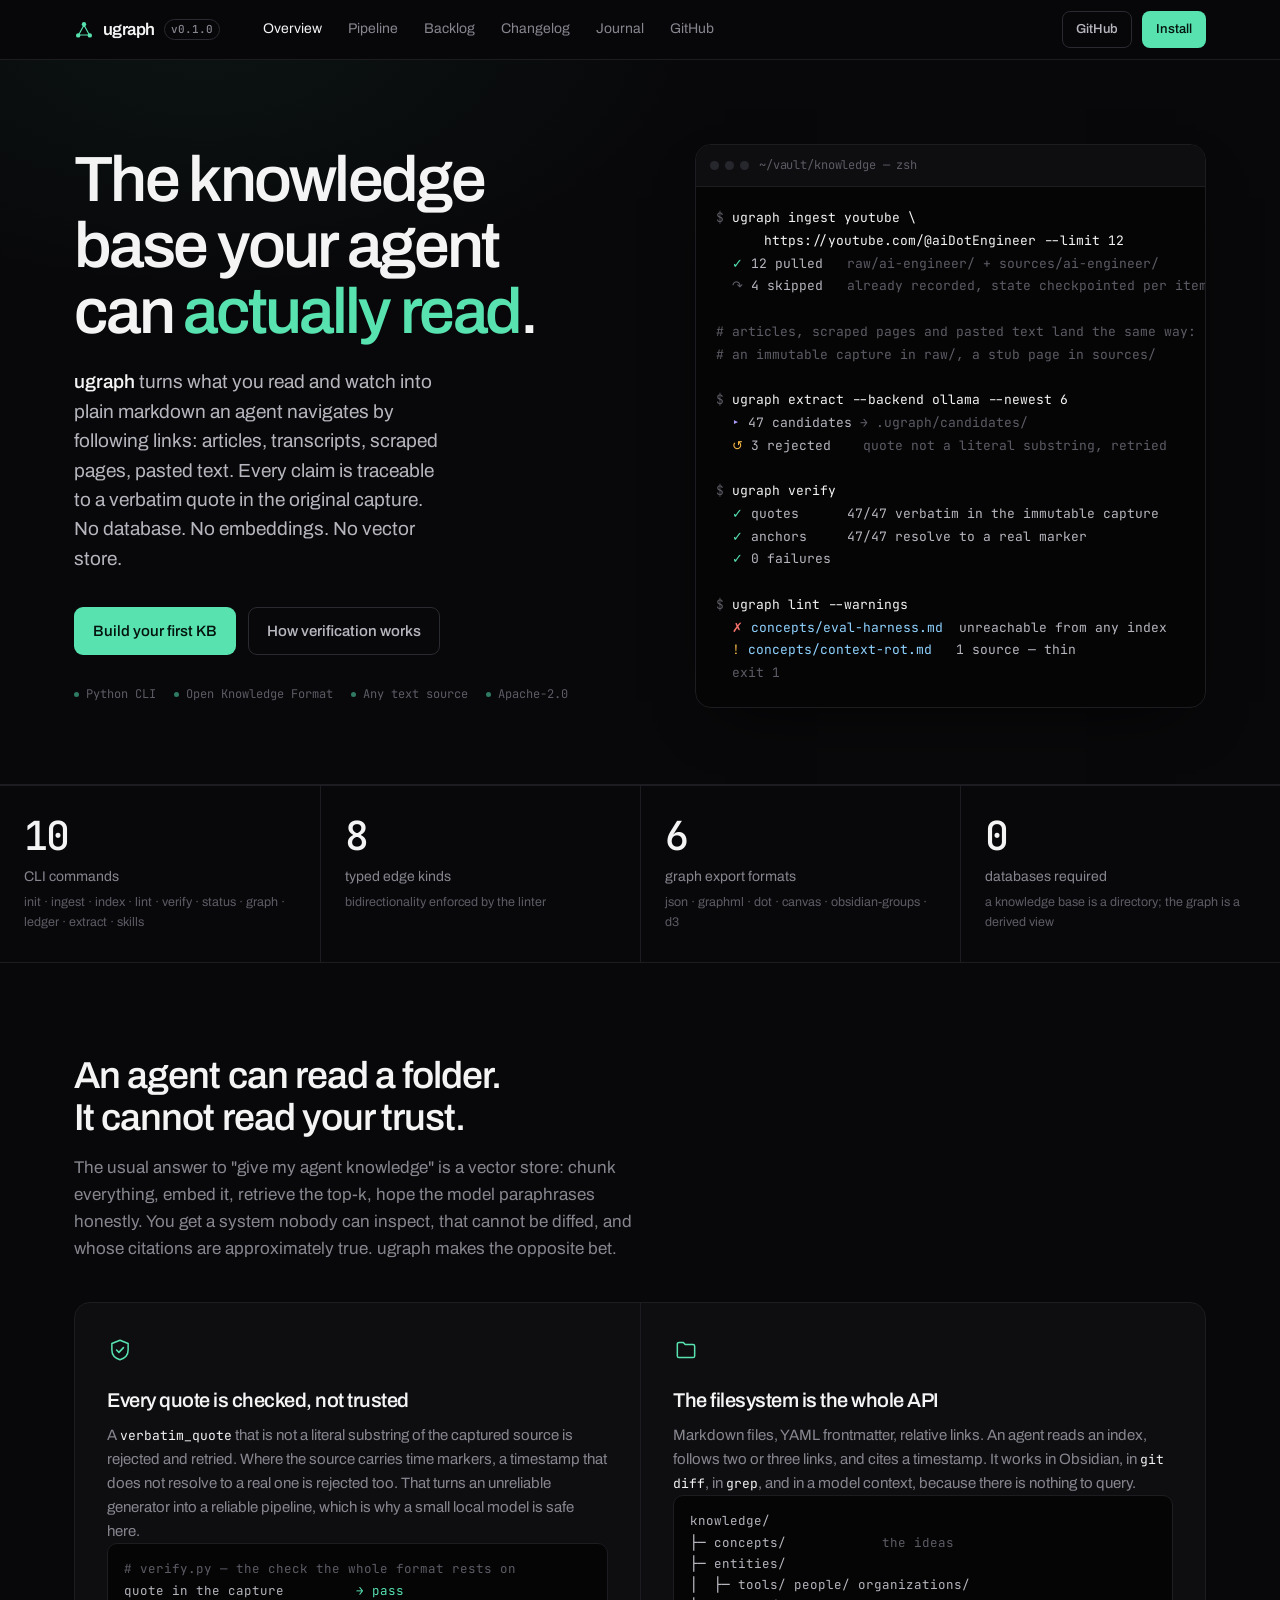
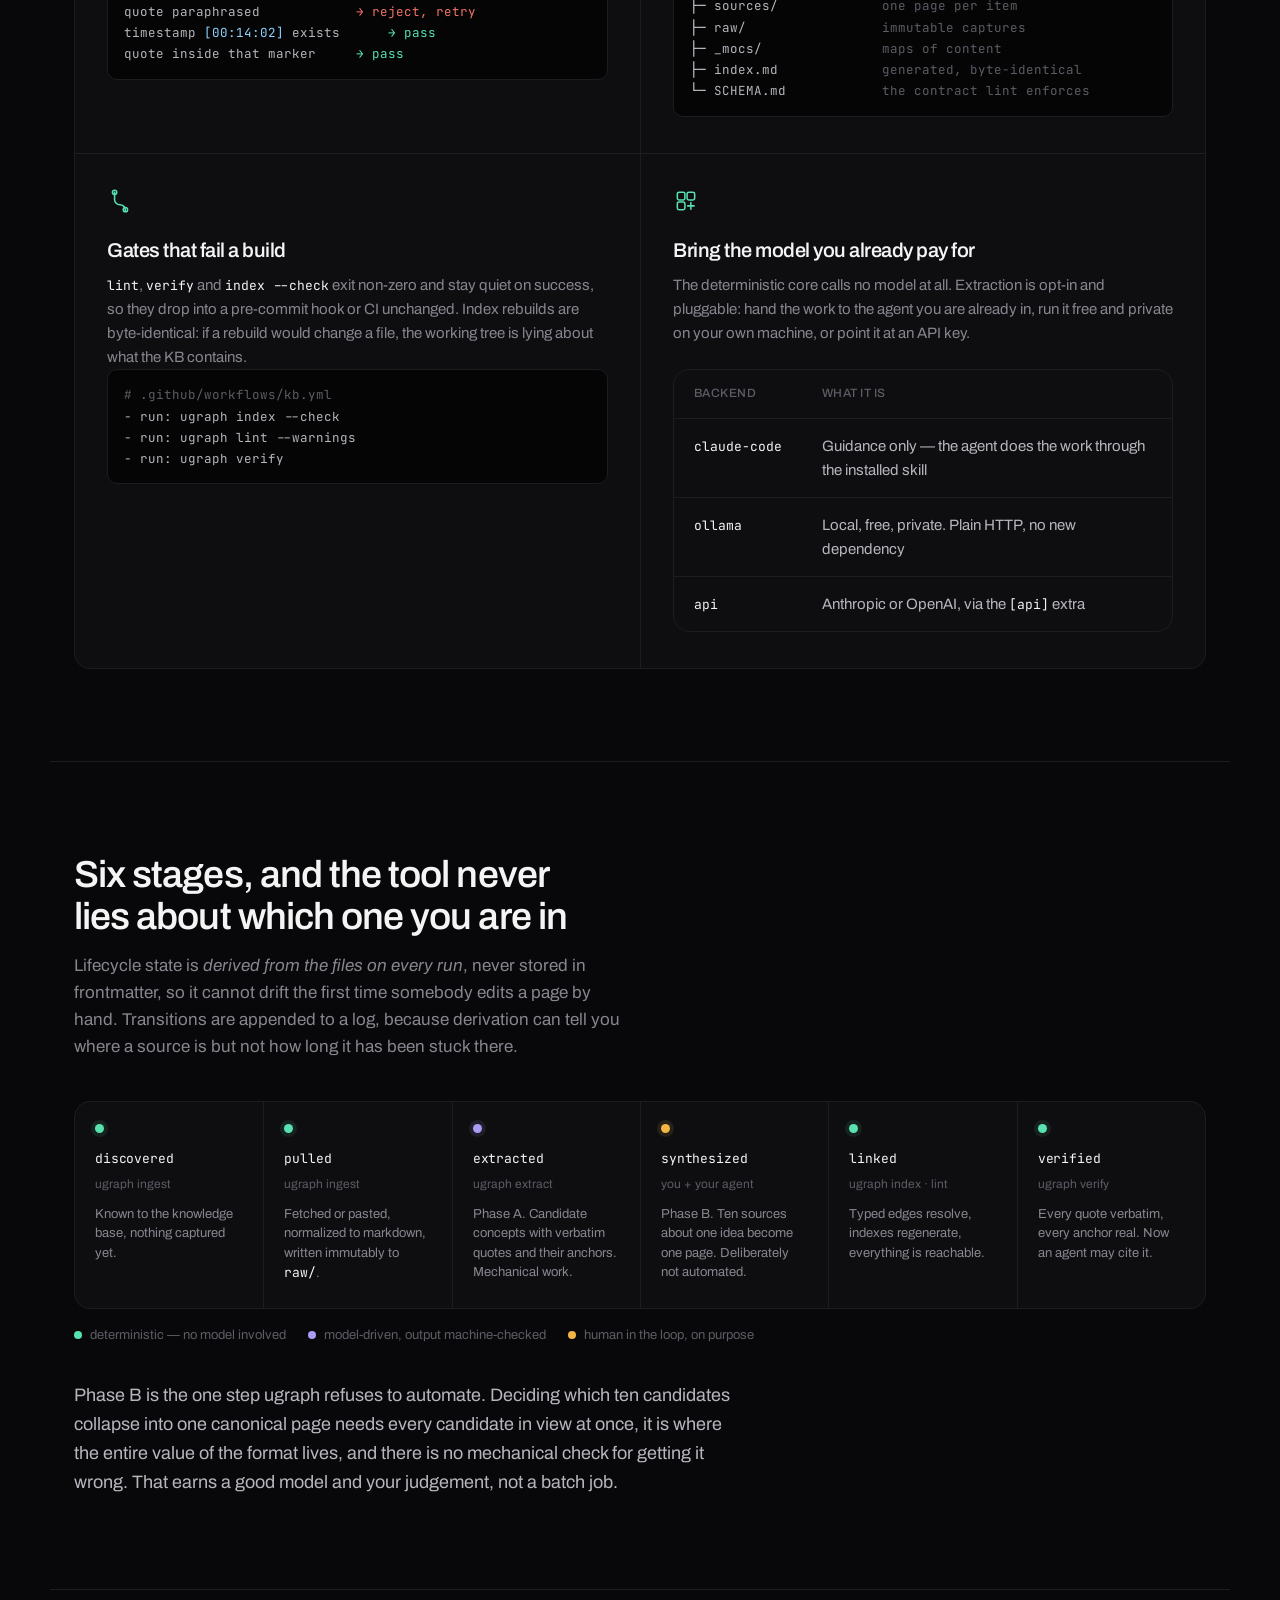
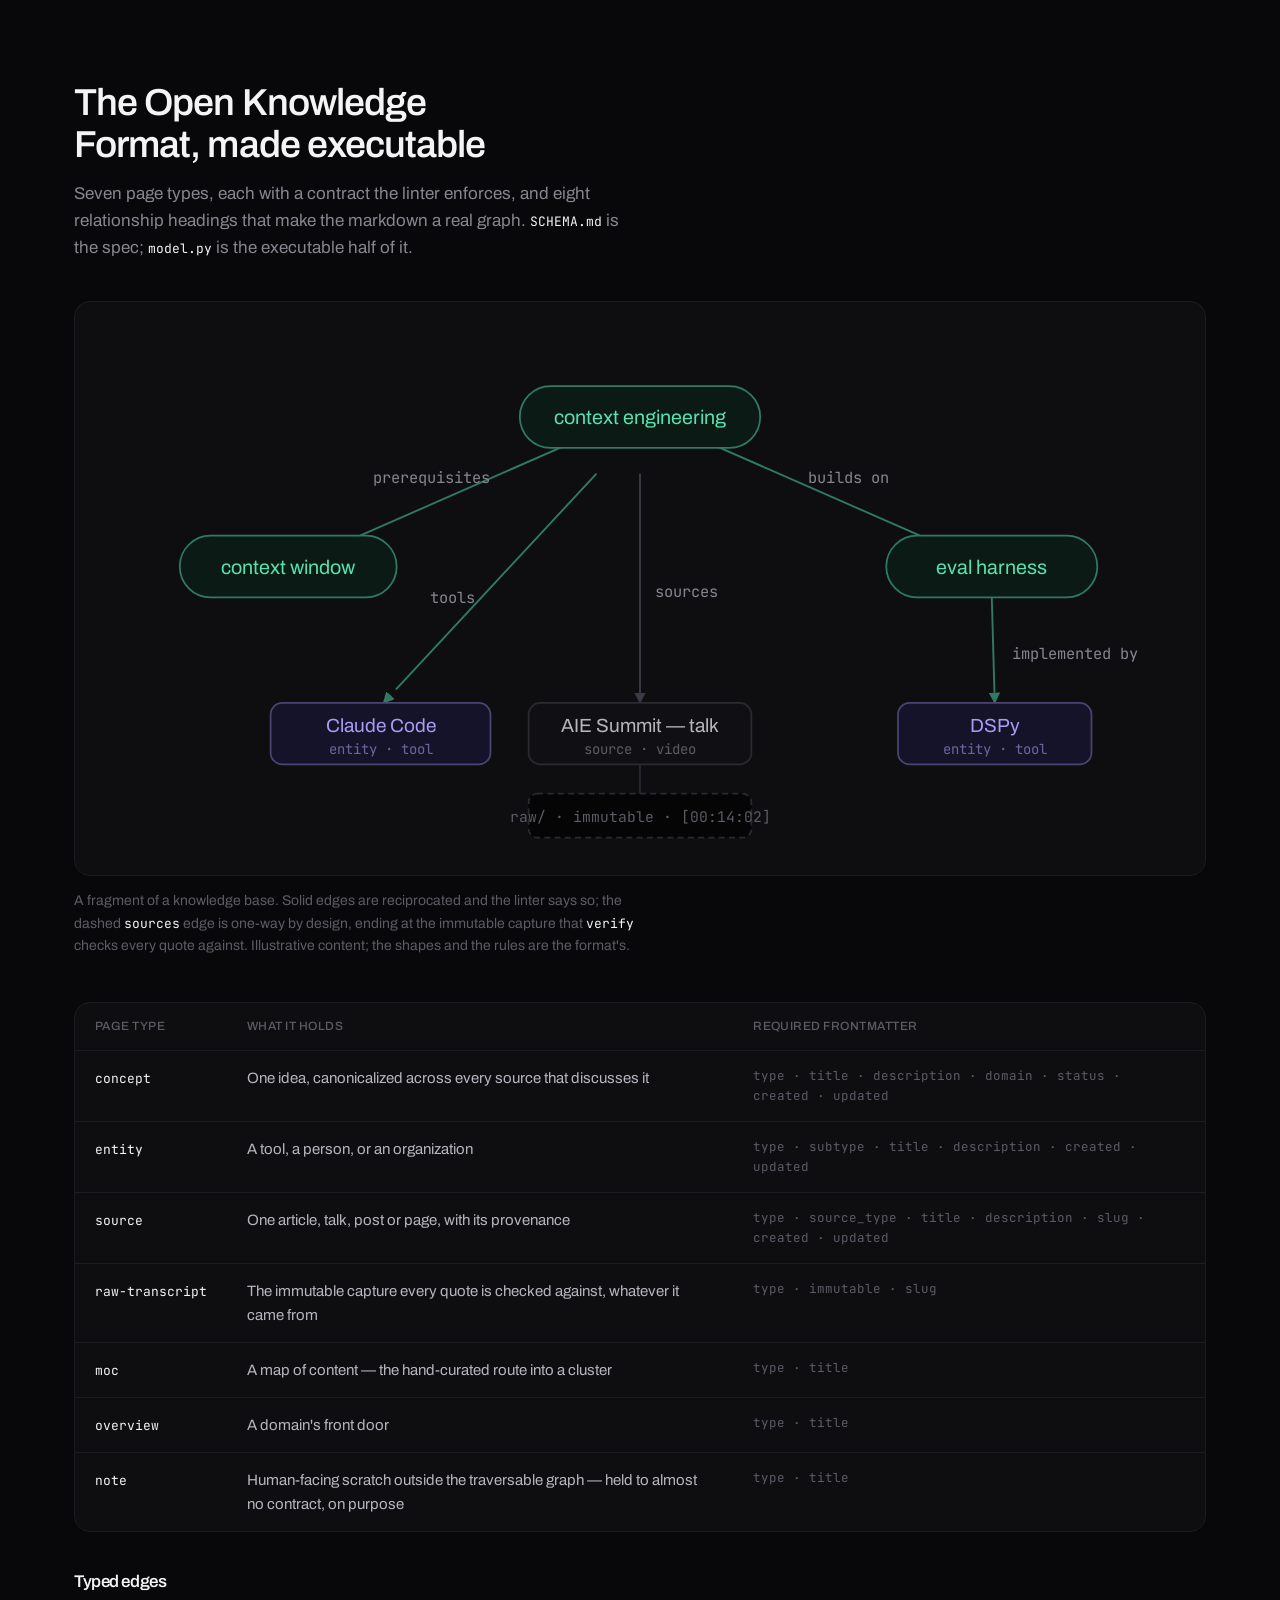
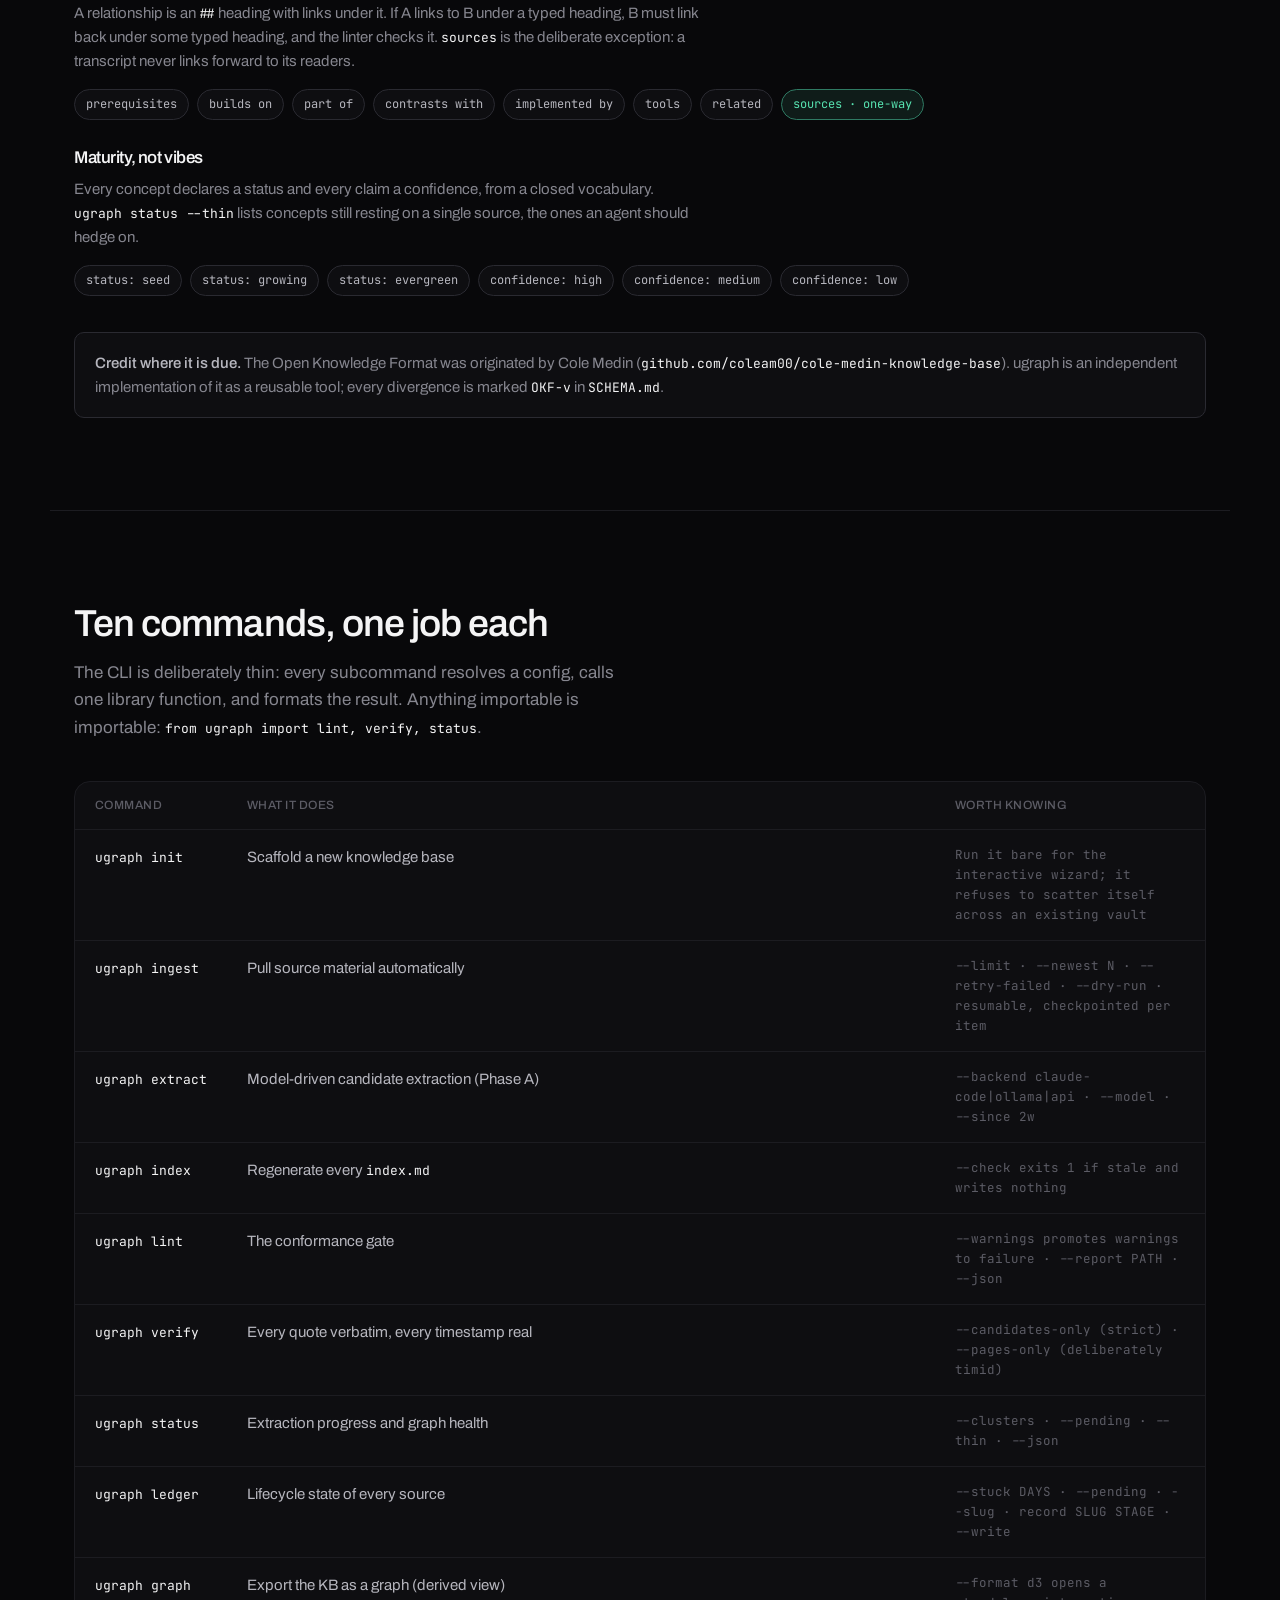
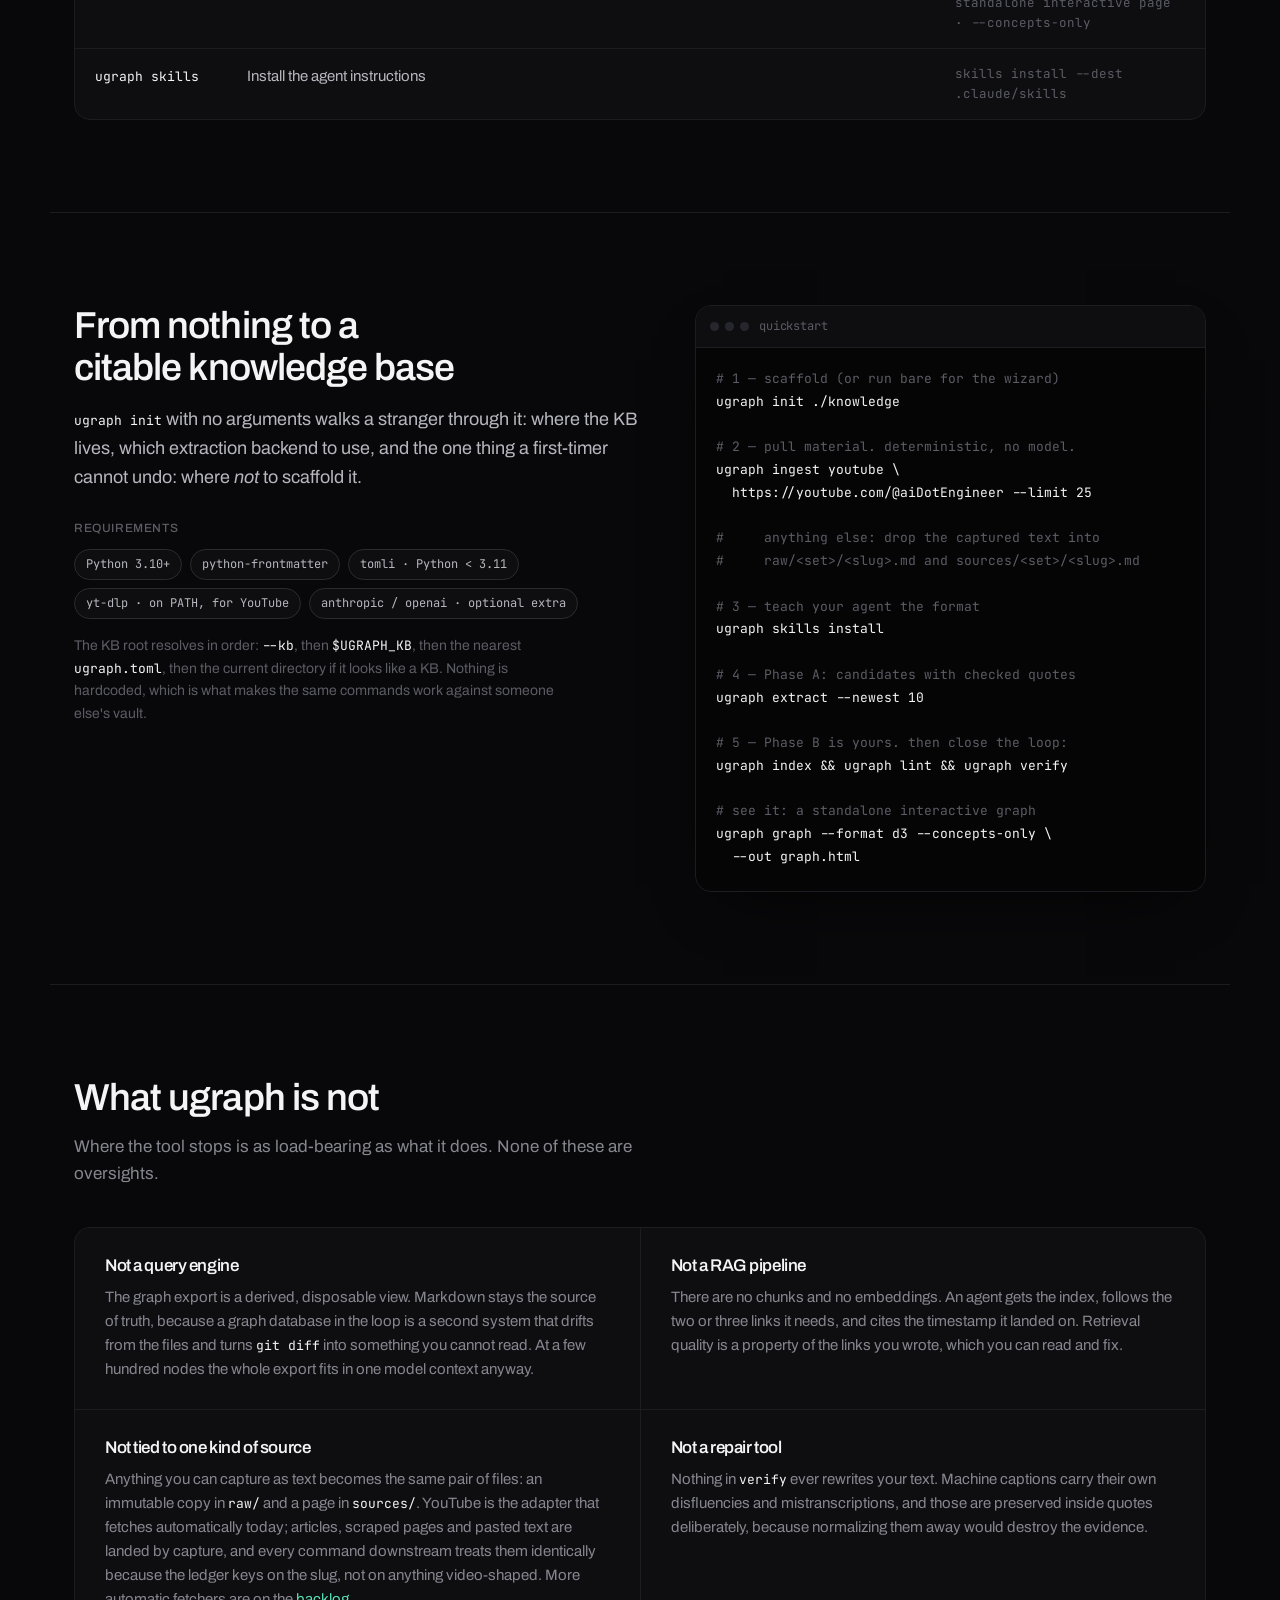
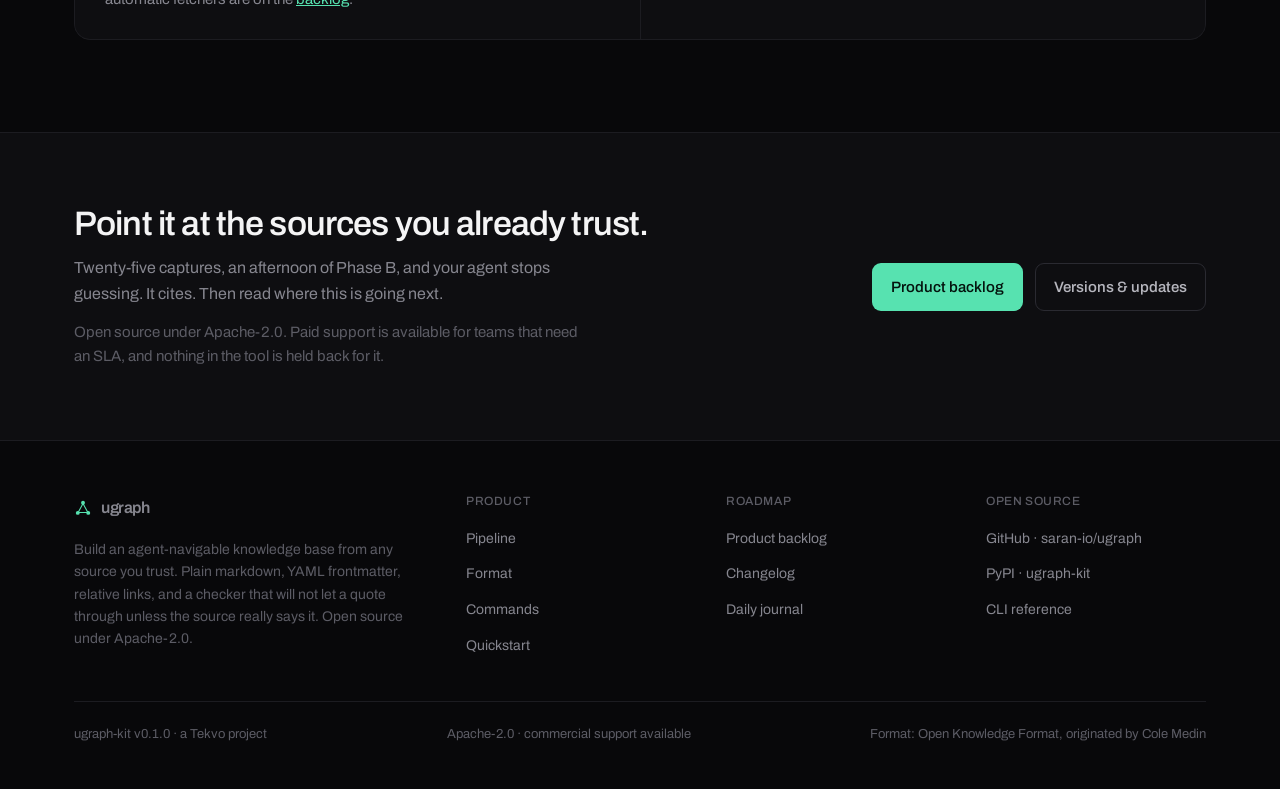
==== commit 85302495: "Ship Day 1 journal and wire ugraph.build for GitHub Pages. Adds CNAME, daily journal kickoff, and na" ====
--- a/index.html
+++ b/index.html
@@ -48,13 +48,13 @@
     <nav class="nav__links" id="navlinks" data-open="false" aria-label="Primary">
       <a href="index.html" aria-current="page">Overview</a>
       <a href="index.html#pipeline">Pipeline</a>
-      <a href="index.html#format">Format</a>
-      <a href="index.html#commands">Commands</a>
       <a href="backlog.html">Backlog</a>
       <a href="changelog.html">Changelog</a>
+      <a href="journal/index.html">Journal</a>
+      <a href="https://github.com/saran-io/ugraph" rel="noopener">GitHub</a>
     </nav>
     <div class="nav__right">
-      <a class="btn btn--ghost btn--sm" href="index.html#quickstart">Quickstart</a>
+      <a class="btn btn--ghost btn--sm" href="https://github.com/saran-io/ugraph" rel="noopener">GitHub</a>
       <a class="btn btn--primary btn--sm" href="index.html#install">Install</a>
       <button class="nav__toggle" id="navtoggle" aria-expanded="false" aria-controls="navlinks" aria-label="Toggle menu">
         <svg width="18" height="18" viewBox="0 0 24 24" fill="none" aria-hidden="true">
@@ -686,14 +686,14 @@
         <ul>
           <li><a href="backlog.html">Product backlog</a></li>
           <li><a href="changelog.html">Changelog</a></li>
-          <li><a href="changelog.html#versioning">Versioning policy</a></li>
+          <li><a href="journal/index.html">Daily journal</a></li>
         </ul>
       </div>
       <div>
-        <h4>Reference</h4>
+        <h4>Open source</h4>
         <ul>
-          <li><a href="index.html#format">SCHEMA.md contract</a></li>
-          <li><a href="index.html#verify">Verification model</a></li>
+          <li><a href="https://github.com/saran-io/ugraph">GitHub · saran-io/ugraph</a></li>
+          <li><a href="https://pypi.org/project/ugraph-kit/">PyPI · ugraph-kit</a></li>
           <li><a href="index.html#commands">CLI reference</a></li>
         </ul>
       </div>
--- a/assets/style.css
+++ b/assets/style.css
@@ -525,3 +525,68 @@
   .foot__grid { grid-template-columns: minmax(0, 1fr); }
   .term__body { font-size: .75rem; }
 }
+
+/* ---------- journal / daily posts -------------------------------------- */
+
+.journal__kicker {
+  font-family: var(--mono); font-size: .75rem; letter-spacing: .06em;
+  text-transform: uppercase; color: var(--ink-4); margin: 0 0 18px;
+}
+.journal__kicker a { color: var(--ink-3); text-decoration: none; }
+.journal__kicker a:hover { color: var(--edge); }
+
+.journal-list { list-style: none; margin: 0; padding: 0; display: grid; gap: 14px; }
+.journal-card {
+  display: grid; gap: 10px; text-decoration: none;
+  border: 1px solid var(--line); border-radius: var(--radius-lg);
+  background: var(--bg-raised); padding: 26px 28px;
+  transition: border-color .16s ease, background .16s ease;
+}
+.journal-card:hover { border-color: var(--line-strong); background: var(--bg-hover); }
+.journal-card__day {
+  font-family: var(--mono); font-size: .75rem; color: var(--edge);
+  letter-spacing: .04em;
+}
+.journal-card__meta {
+  display: flex; flex-wrap: wrap; gap: 10px 16px;
+  font-family: var(--mono); font-size: .75rem; color: var(--ink-4);
+}
+.journal-card strong {
+  font-size: 1.25rem; letter-spacing: -.03em; color: var(--ink); font-weight: 560;
+}
+.journal-card p { color: var(--ink-3); font-size: .9375rem; line-height: 1.55; max-width: 62ch; }
+
+.post { max-width: 720px; }
+.post h1 {
+  font-size: clamp(2rem, 4.2vw, 2.85rem); letter-spacing: -.04em; line-height: 1.08;
+}
+.post__lede {
+  margin-top: 22px; color: var(--ink-2); font-size: 1.125rem; line-height: 1.55;
+}
+.post__lede strong { color: var(--ink); font-weight: 540; }
+.post__body { margin-top: 40px; }
+.post__body h2 {
+  margin-top: 36px; font-size: 1.25rem; letter-spacing: -.02em;
+}
+.post__body p, .post__body li {
+  color: var(--ink-2); font-size: 1.025rem; line-height: 1.65;
+}
+.post__body p { margin-top: 14px; }
+.post__body ul { margin: 14px 0 0; padding-left: 1.2em; display: grid; gap: 10px; }
+.post__body a { color: var(--edge); text-decoration: none; }
+.post__body a:hover { text-decoration: underline; }
+.post__body code {
+  font-family: var(--mono); font-size: .875rem; color: var(--edge);
+  background: var(--edge-wash); padding: 1px 6px; border-radius: 5px;
+}
+.post__signoff {
+  margin-top: 28px; padding-top: 22px; border-top: 1px solid var(--line);
+  color: var(--ink-3) !important; font-style: italic;
+}
+.post__nav {
+  margin-top: 48px; padding-top: 22px; border-top: 1px solid var(--line);
+  display: flex; flex-wrap: wrap; gap: 16px; justify-content: space-between;
+  font-size: .9375rem;
+}
+.post__nav a { color: var(--ink-3); text-decoration: none; }
+.post__nav a:hover { color: var(--edge); }
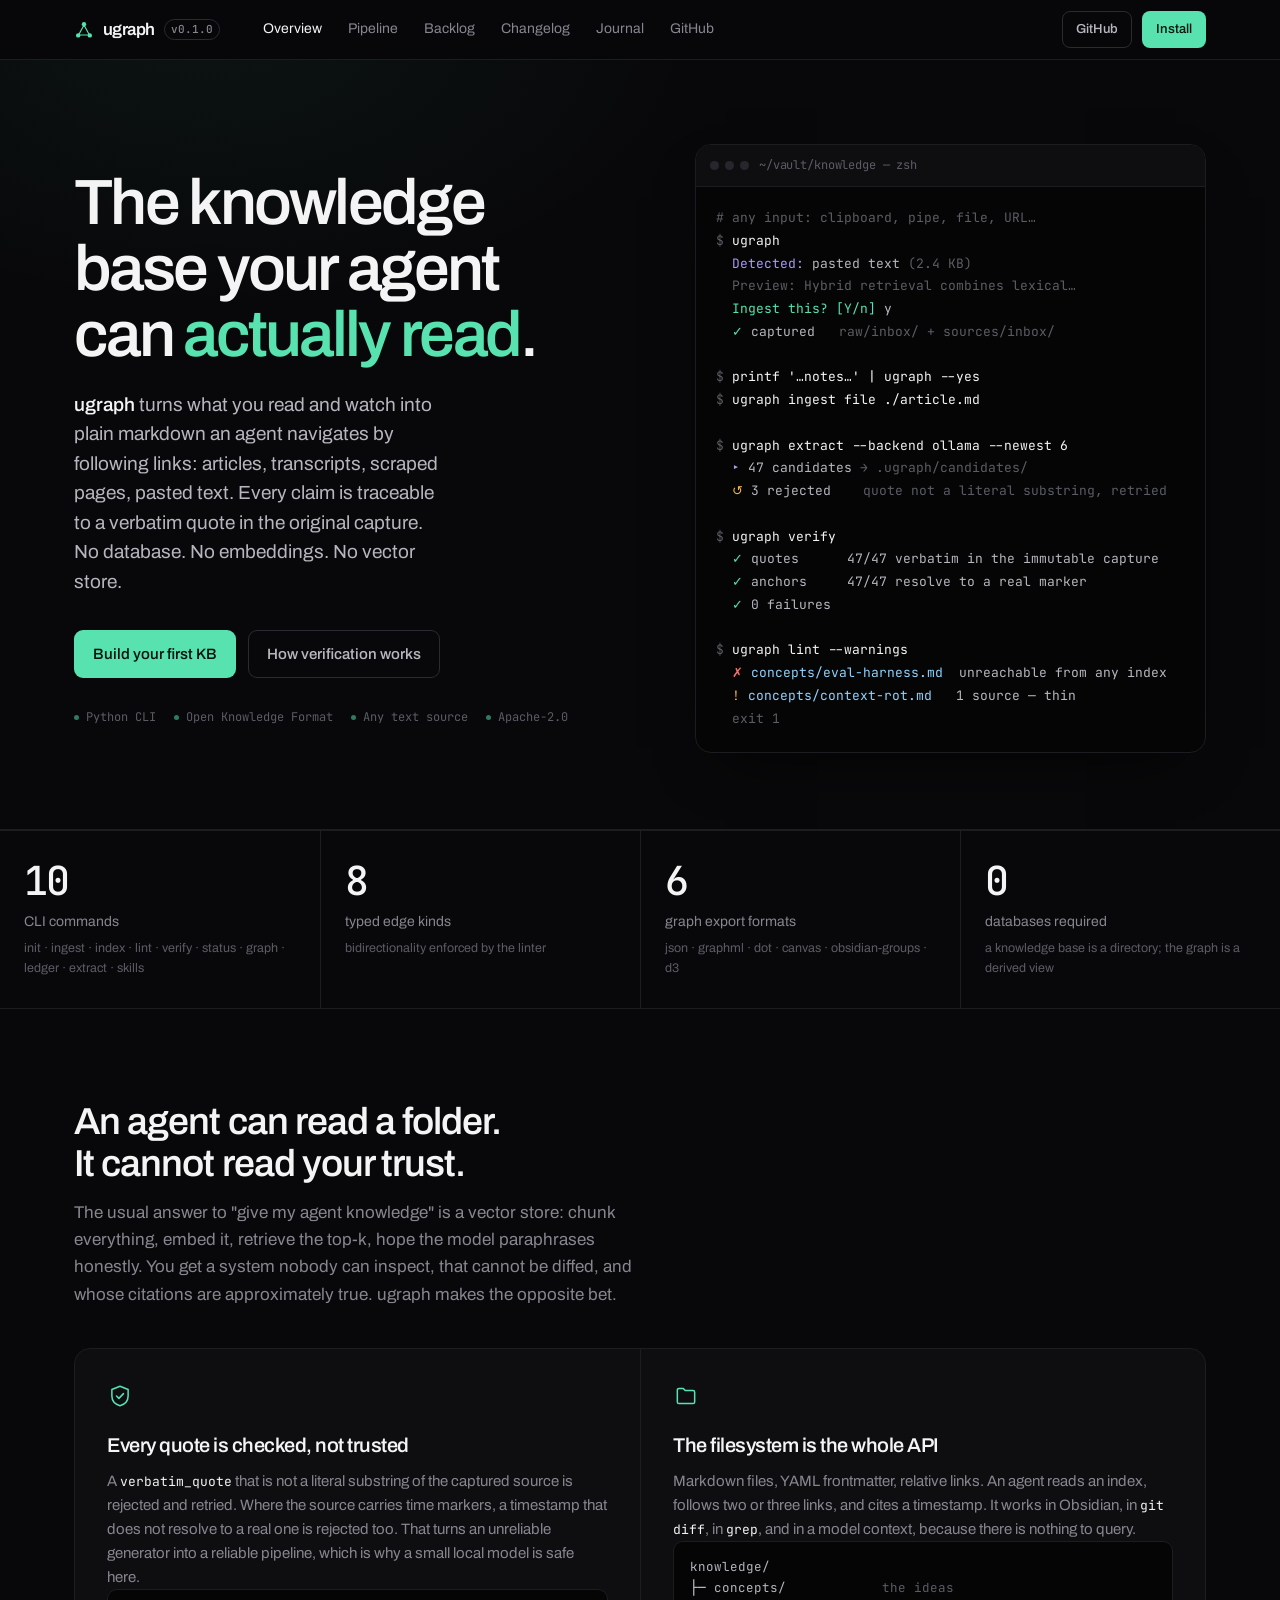
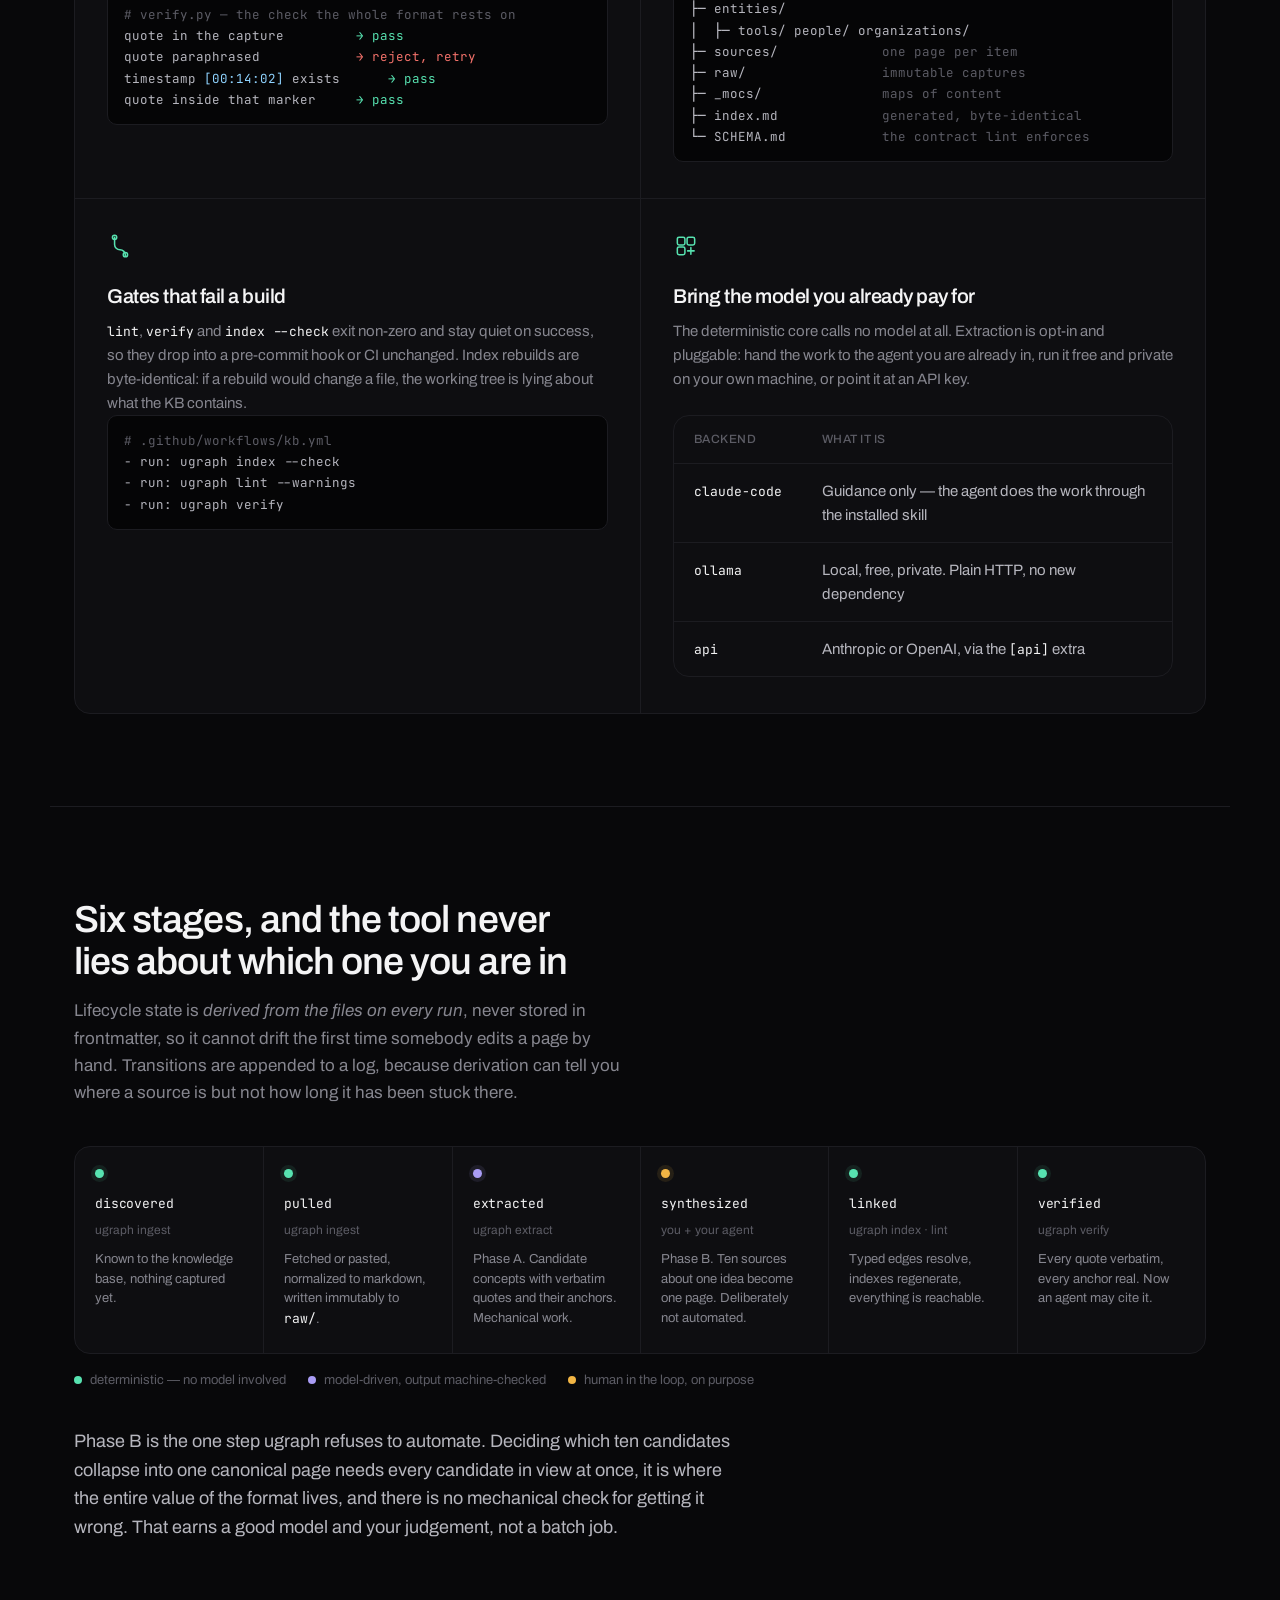
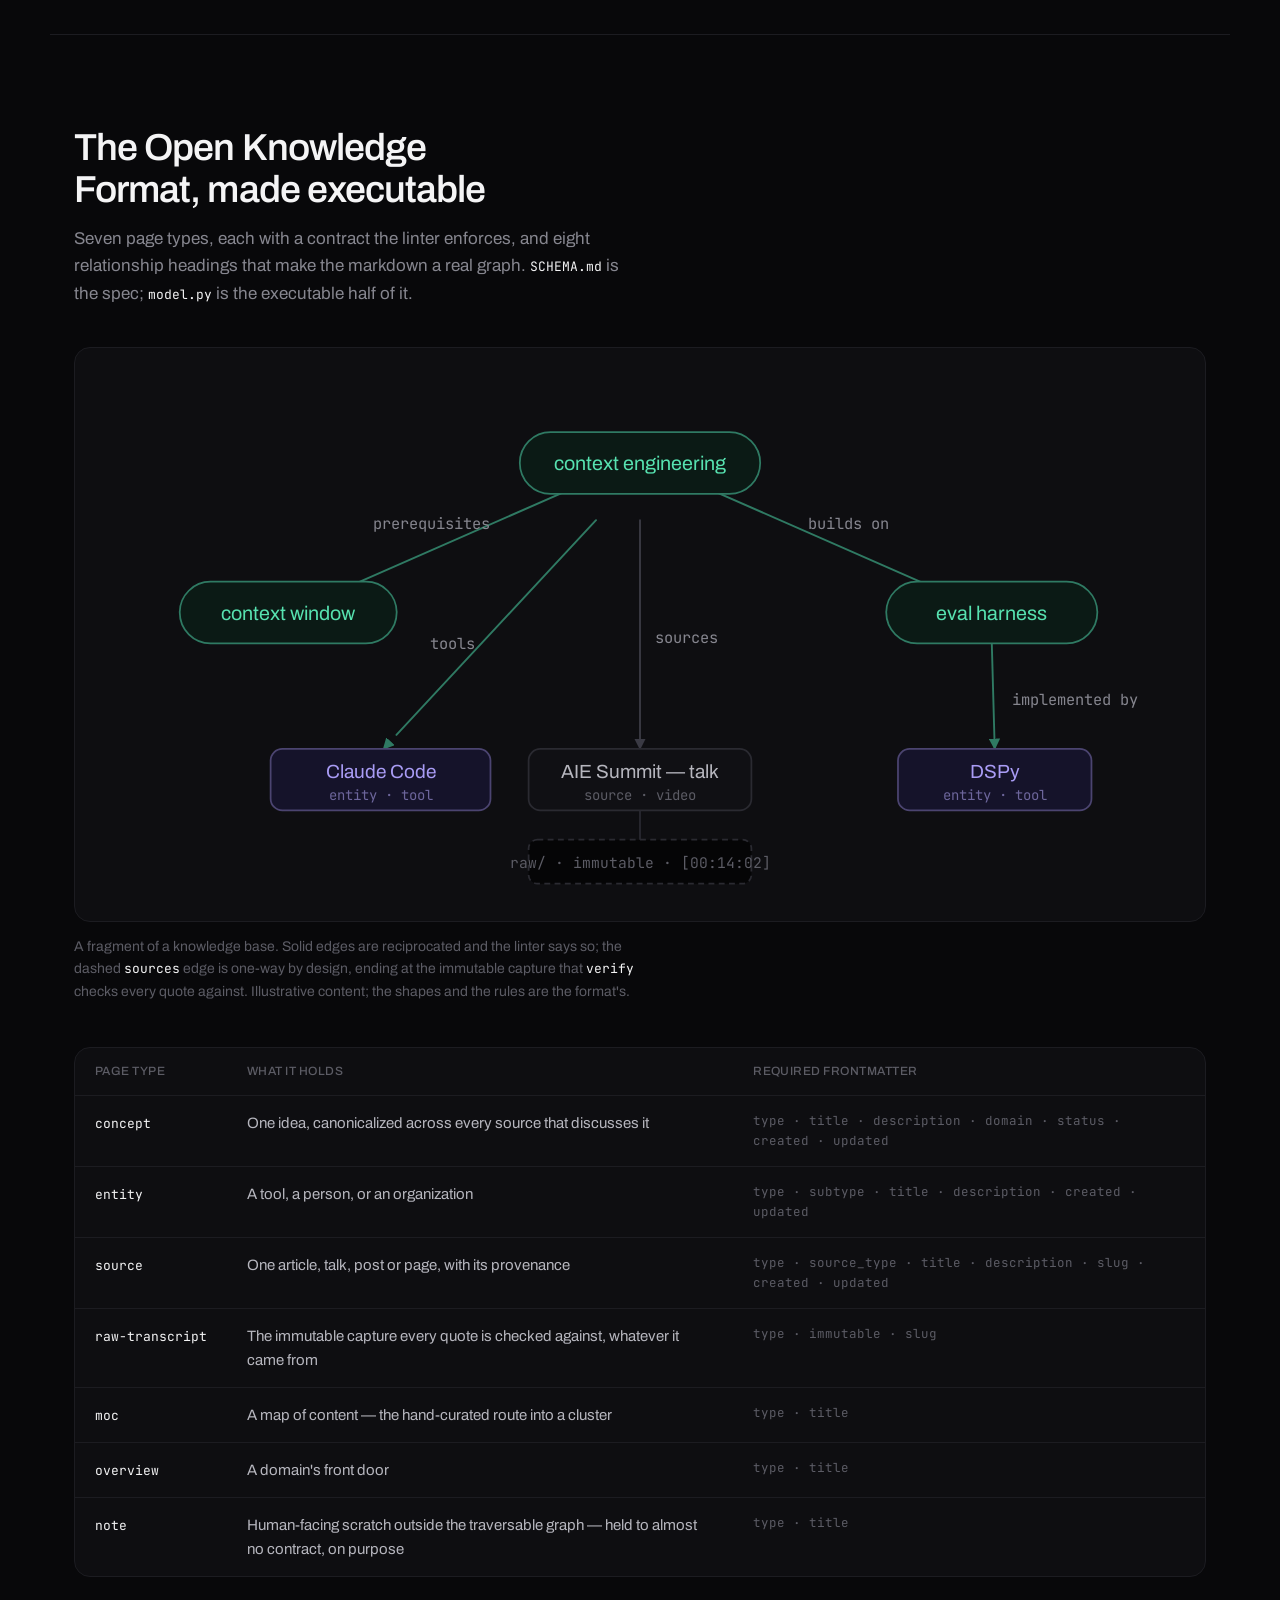
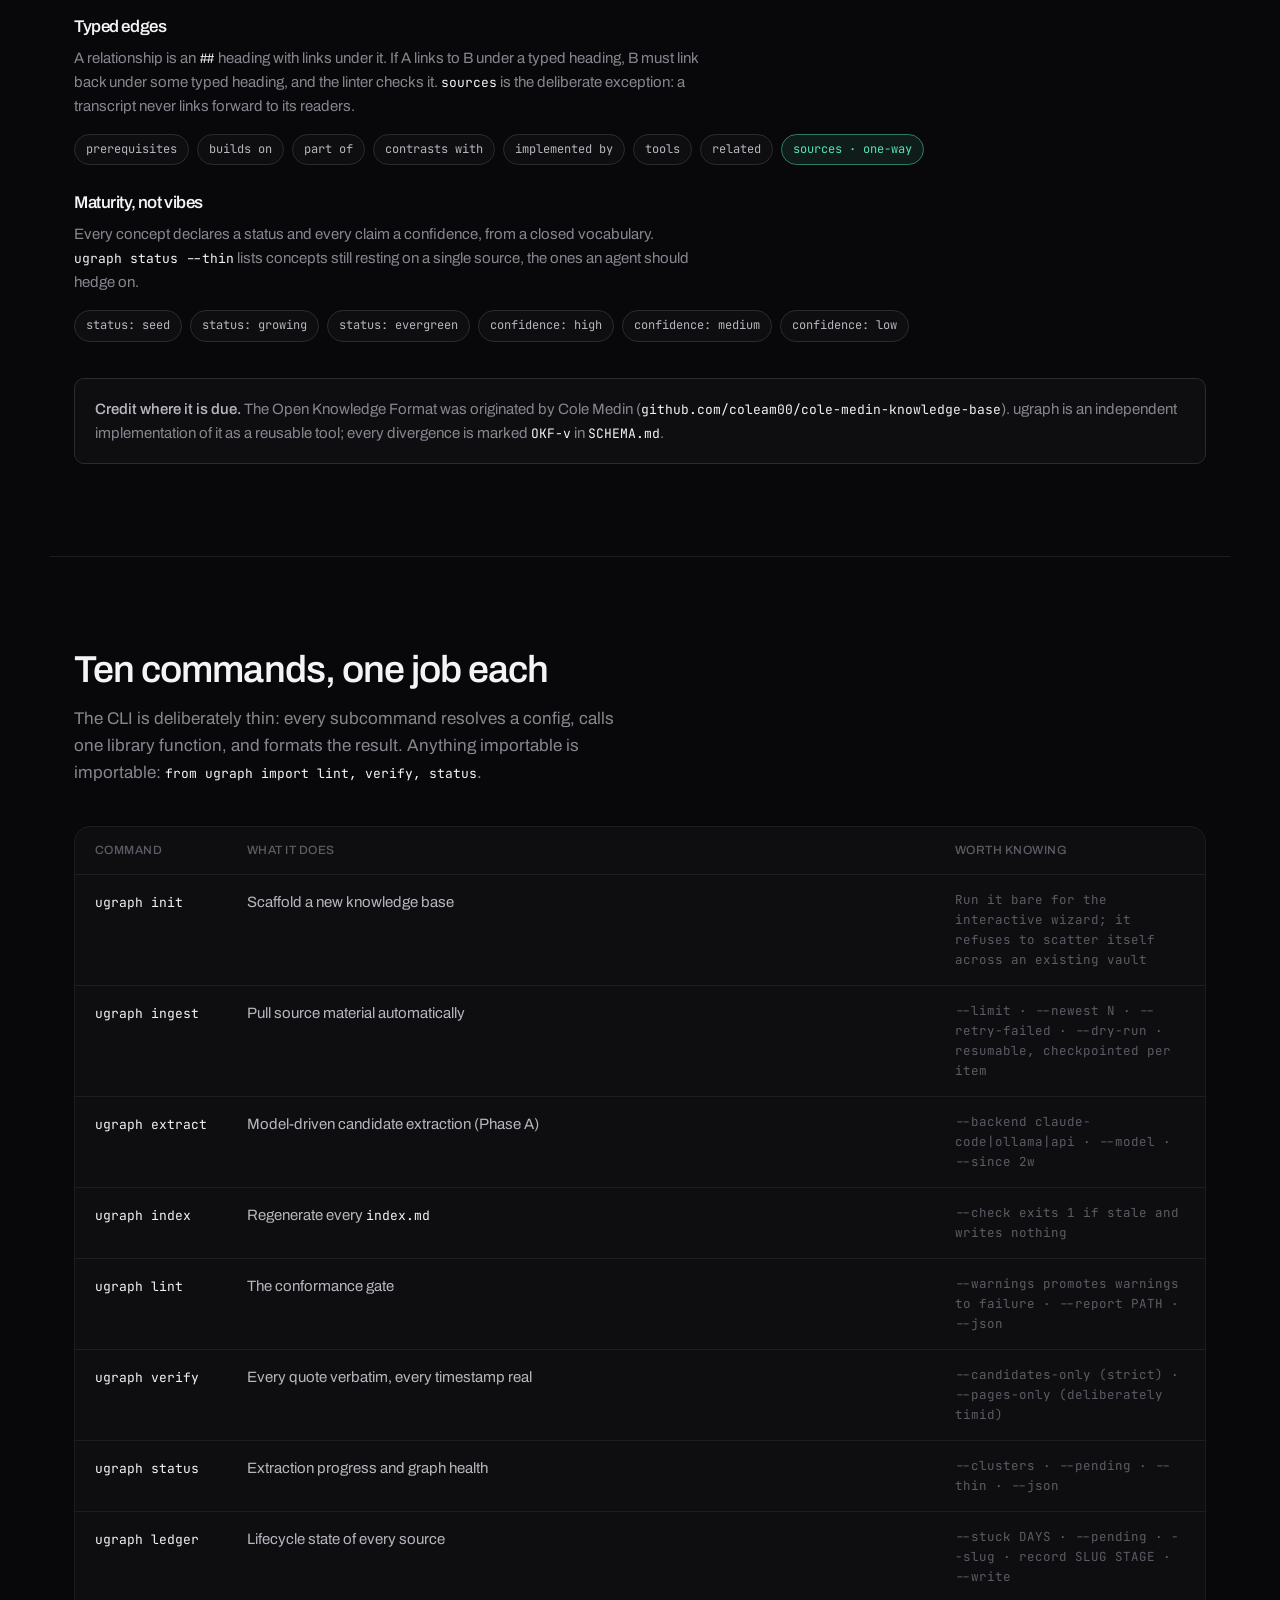
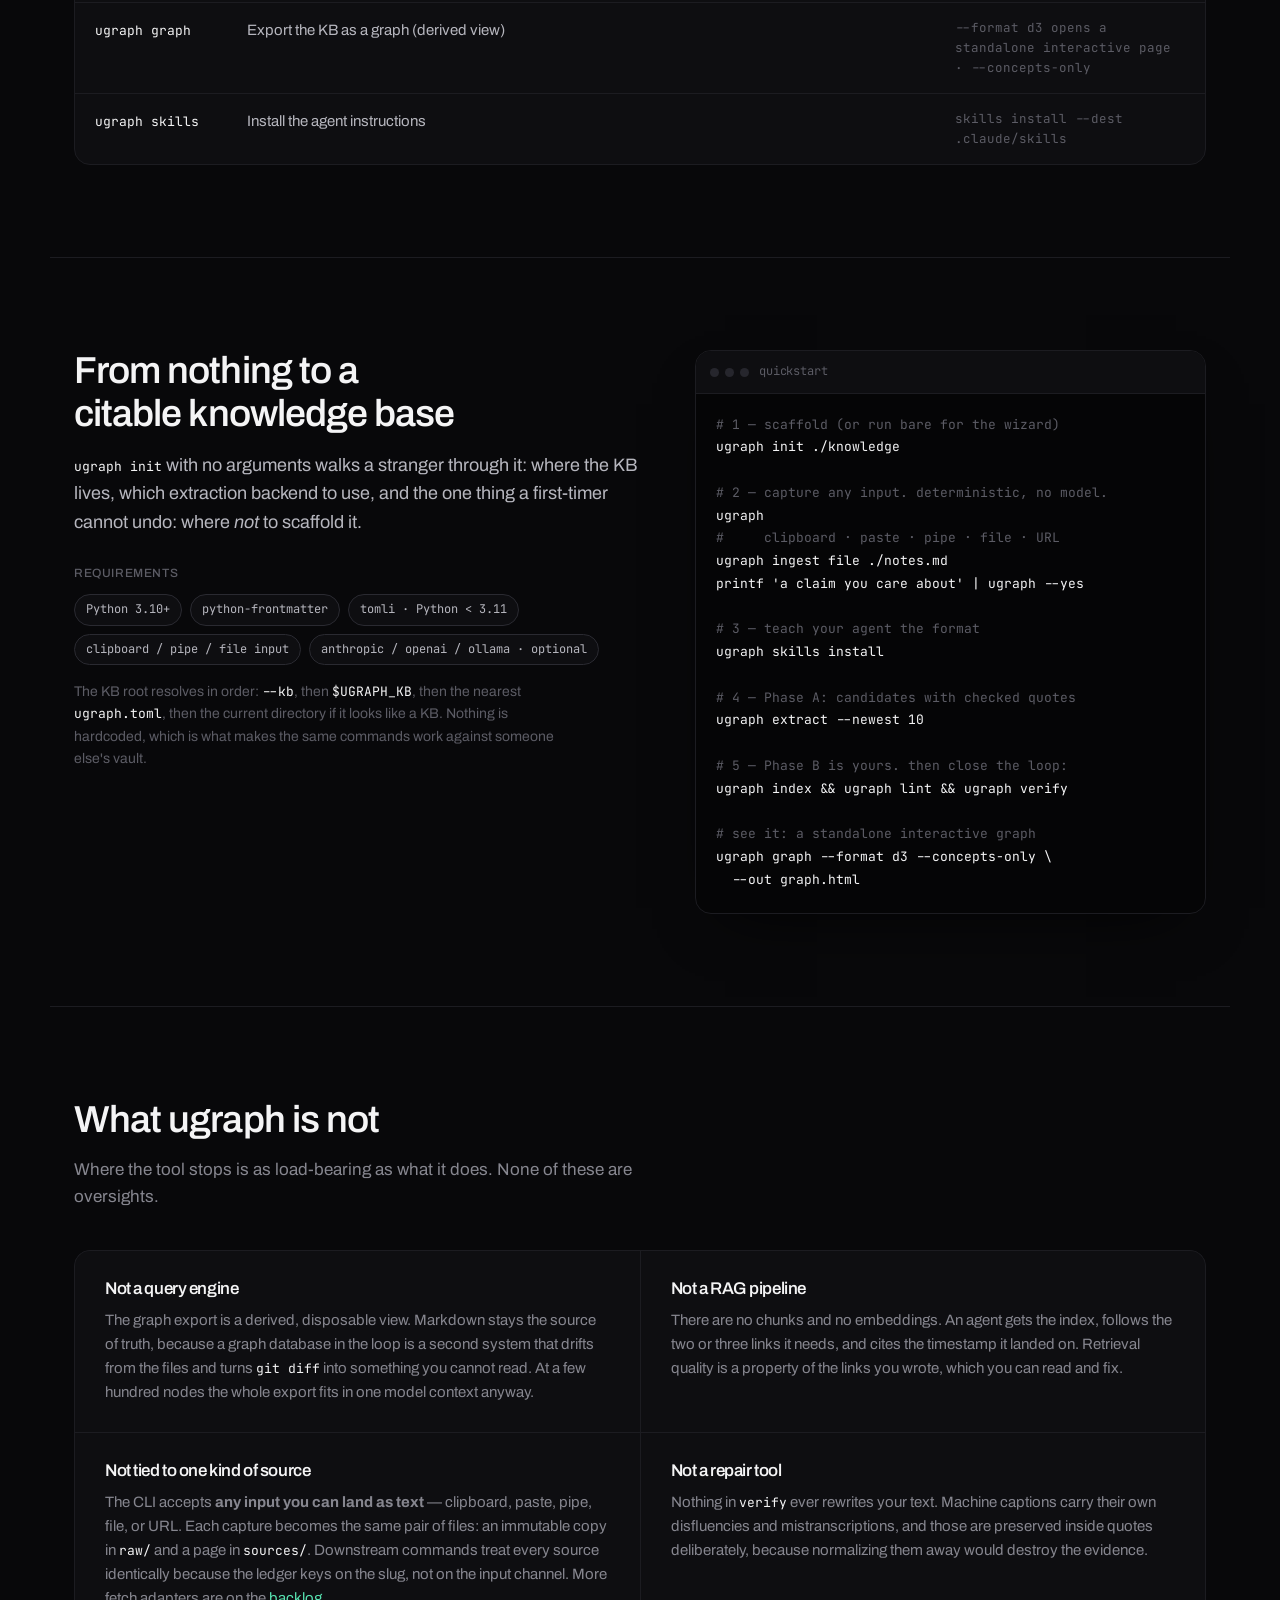
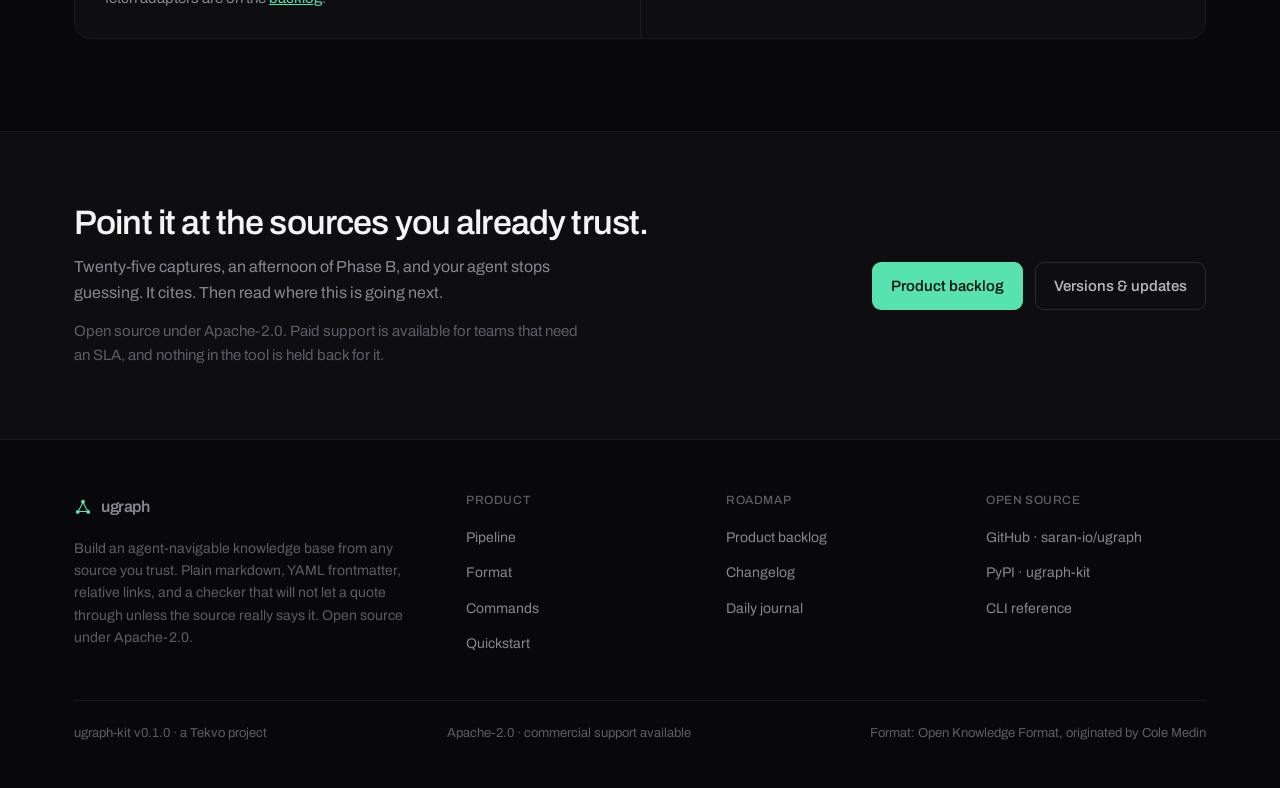
==== commit db163649: "Position ugraph as any-input CLI, not YouTube-only. Update site, journal, changelog, and README fram" ====
--- a/index.html
+++ b/index.html
@@ -90,18 +90,20 @@
         </div>
       </div>
 
-      <div class="term" role="img" aria-label="Terminal transcript: ugraph ingest pulls 12 transcripts, ugraph extract emits 47 candidates with 3 quotes rejected and retried, ugraph verify reports 47 of 47 quotes verbatim and 0 failures.">
+      <div class="term" role="img" aria-label="Terminal transcript: bare ugraph captures clipboard text, ugraph extract emits 47 candidates with 3 quotes rejected and retried, ugraph verify reports 47 of 47 quotes verbatim and 0 failures.">
         <div class="term__bar">
           <span class="term__dots"><i></i><i></i><i></i></span>
           <span class="term__title">~/vault/knowledge — zsh</span>
         </div>
-<pre class="term__body"><span class="c-dim">$</span> <span class="c-cmd">ugraph ingest youtube \
-      https://youtube.com/@aiDotEngineer --limit 12</span>
-  <span class="c-ok">✓</span> 12 pulled   <span class="c-dim">raw/ai-engineer/ + sources/ai-engineer/</span>
-  <span class="c-dim">↷</span> 4 skipped   <span class="c-dim">already recorded, state checkpointed per item</span>
-
-<span class="c-dim"># articles, scraped pages and pasted text land the same way:</span>
-<span class="c-dim"># an immutable capture in raw/, a stub page in sources/</span>
+<pre class="term__body"><span class="c-dim"># any input: clipboard, pipe, file, URL…</span>
+<span class="c-dim">$</span> <span class="c-cmd">ugraph</span>
+  <span class="c-key">Detected:</span> pasted text <span class="c-dim">(2.4 KB)</span>
+  <span class="c-dim">Preview: Hybrid retrieval combines lexical…</span>
+  <span class="c-ok">Ingest this? [Y/n]</span> y
+  <span class="c-ok">✓</span> captured   <span class="c-dim">raw/inbox/ + sources/inbox/</span>
+
+<span class="c-dim">$</span> <span class="c-cmd">printf '…notes…' | ugraph --yes</span>
+<span class="c-dim">$</span> <span class="c-cmd">ugraph ingest file ./article.md</span>
 
 <span class="c-dim">$</span> <span class="c-cmd">ugraph extract --backend ollama --newest 6</span>
   <span class="c-key">▸</span> 47 candidates <span class="c-dim">→ .ugraph/candidates/</span>
@@ -543,8 +545,8 @@
             <span class="chip">Python 3.10+</span>
             <span class="chip">python-frontmatter</span>
             <span class="chip">tomli · Python &lt; 3.11</span>
-            <span class="chip">yt-dlp · on PATH, for YouTube</span>
-            <span class="chip">anthropic / openai · optional extra</span>
+            <span class="chip">clipboard / pipe / file input</span>
+            <span class="chip">anthropic / openai / ollama · optional</span>
           </div>
           <p style="margin-top:16px;color:var(--ink-4);font-size:.875rem;max-width:60ch">
             The KB root resolves in order: <code class="mono">--kb</code>, then
@@ -563,12 +565,11 @@
 <pre class="term__body"><span class="c-dim"># 1 — scaffold (or run bare for the wizard)</span>
 <span class="c-cmd">ugraph init ./knowledge</span>
 
-<span class="c-dim"># 2 — pull material. deterministic, no model.</span>
-<span class="c-cmd">ugraph ingest youtube \
-  https://youtube.com/@aiDotEngineer --limit 25</span>
-
-<span class="c-dim">#     anything else: drop the captured text into</span>
-<span class="c-dim">#     raw/&lt;set&gt;/&lt;slug&gt;.md and sources/&lt;set&gt;/&lt;slug&gt;.md</span>
+<span class="c-dim"># 2 — capture any input. deterministic, no model.</span>
+<span class="c-cmd">ugraph</span>
+<span class="c-dim">#     clipboard · paste · pipe · file · URL</span>
+<span class="c-cmd">ugraph ingest file ./notes.md</span>
+<span class="c-cmd">printf 'a claim you care about' | ugraph --yes</span>
 
 <span class="c-dim"># 3 — teach your agent the format</span>
 <span class="c-cmd">ugraph skills install</span>
@@ -613,12 +614,12 @@
       <div>
         <h3>Not tied to one kind of source</h3>
         <p>
-          Anything you can capture as text becomes the same pair of files: an immutable copy in
+          The CLI accepts <strong>any input you can land as text</strong> — clipboard, paste,
+          pipe, file, or URL. Each capture becomes the same pair of files: an immutable copy in
           <code class="mono">raw/</code> and a page in <code class="mono">sources/</code>.
-          YouTube is the adapter that fetches automatically today; articles, scraped pages and
-          pasted text are landed by capture, and every command downstream treats them
-          identically because the ledger keys on the slug, not on anything video-shaped. More
-          automatic fetchers are on the <a href="backlog.html" style="color:var(--edge)">backlog</a>.
+          Downstream commands treat every source identically because the ledger keys on the slug,
+          not on the input channel. More fetch adapters are on the
+          <a href="backlog.html" style="color:var(--edge)">backlog</a>.
         </p>
       </div>
       <div>
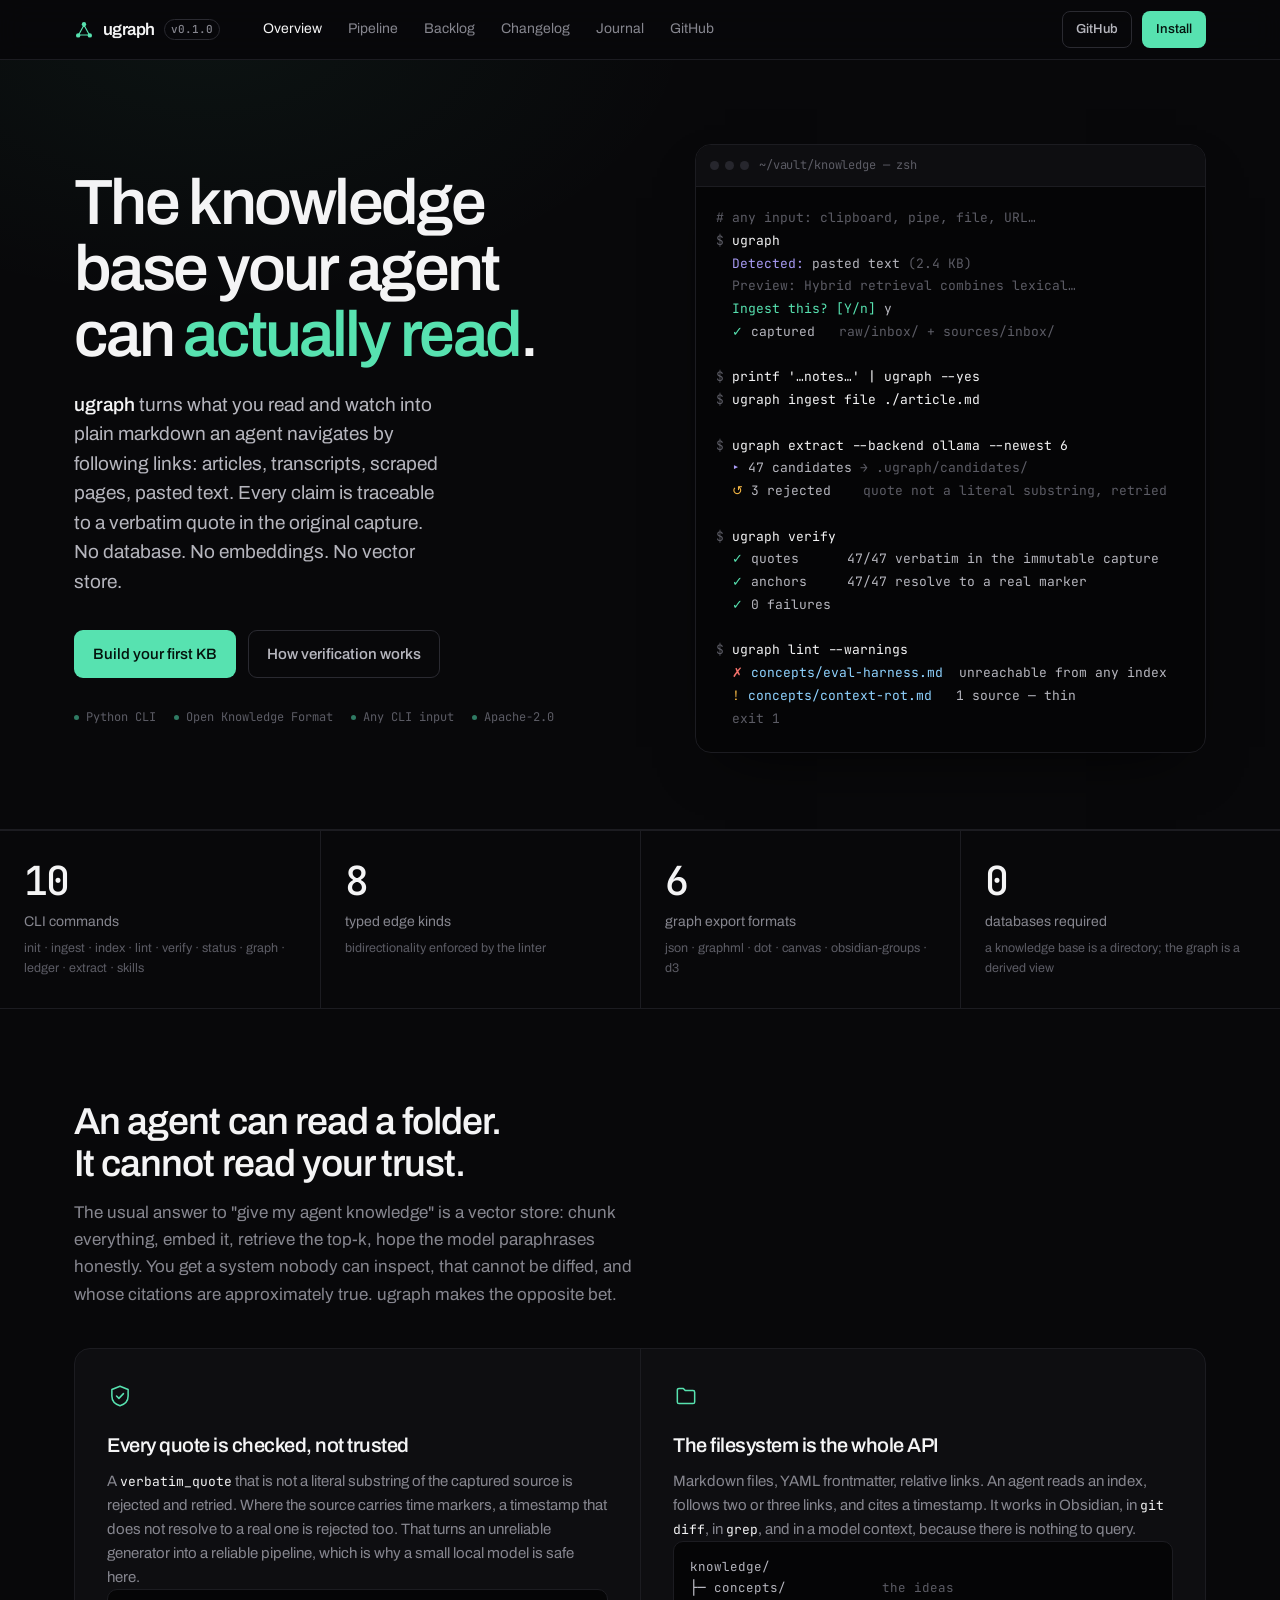
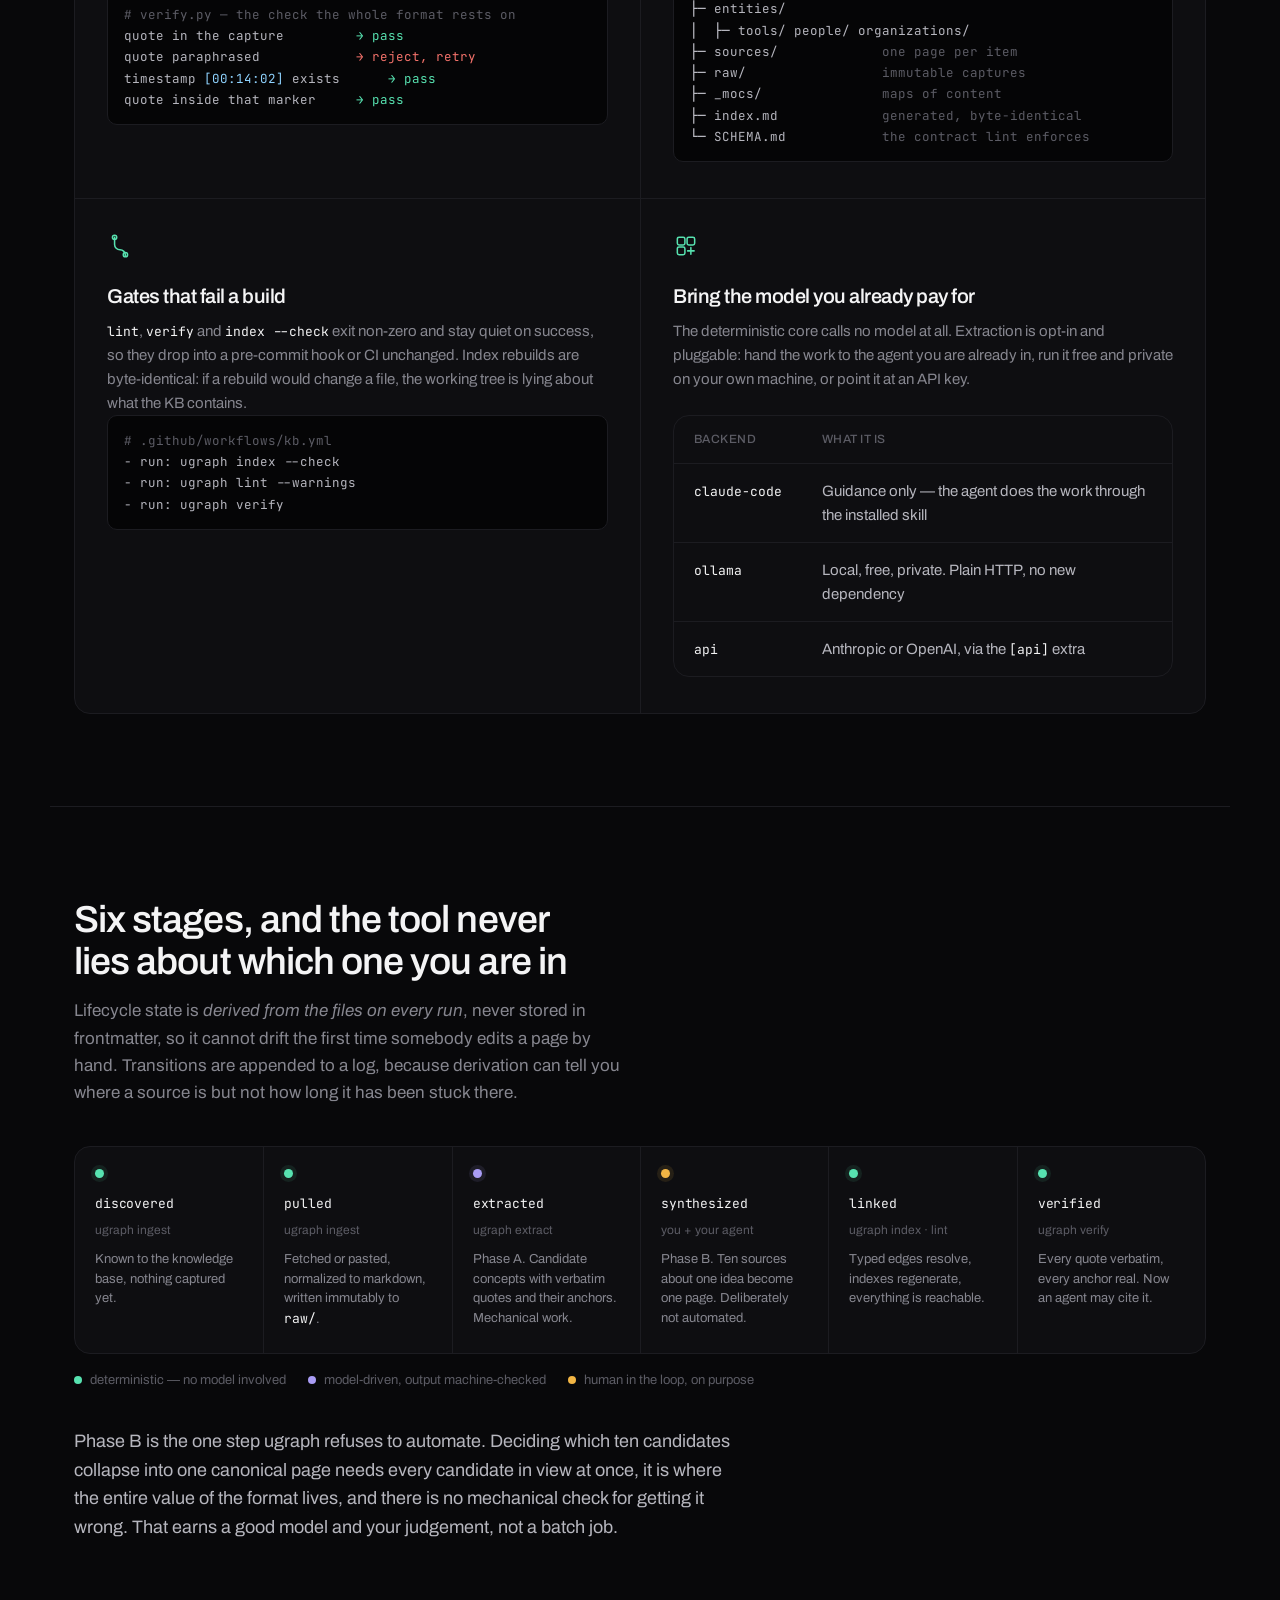
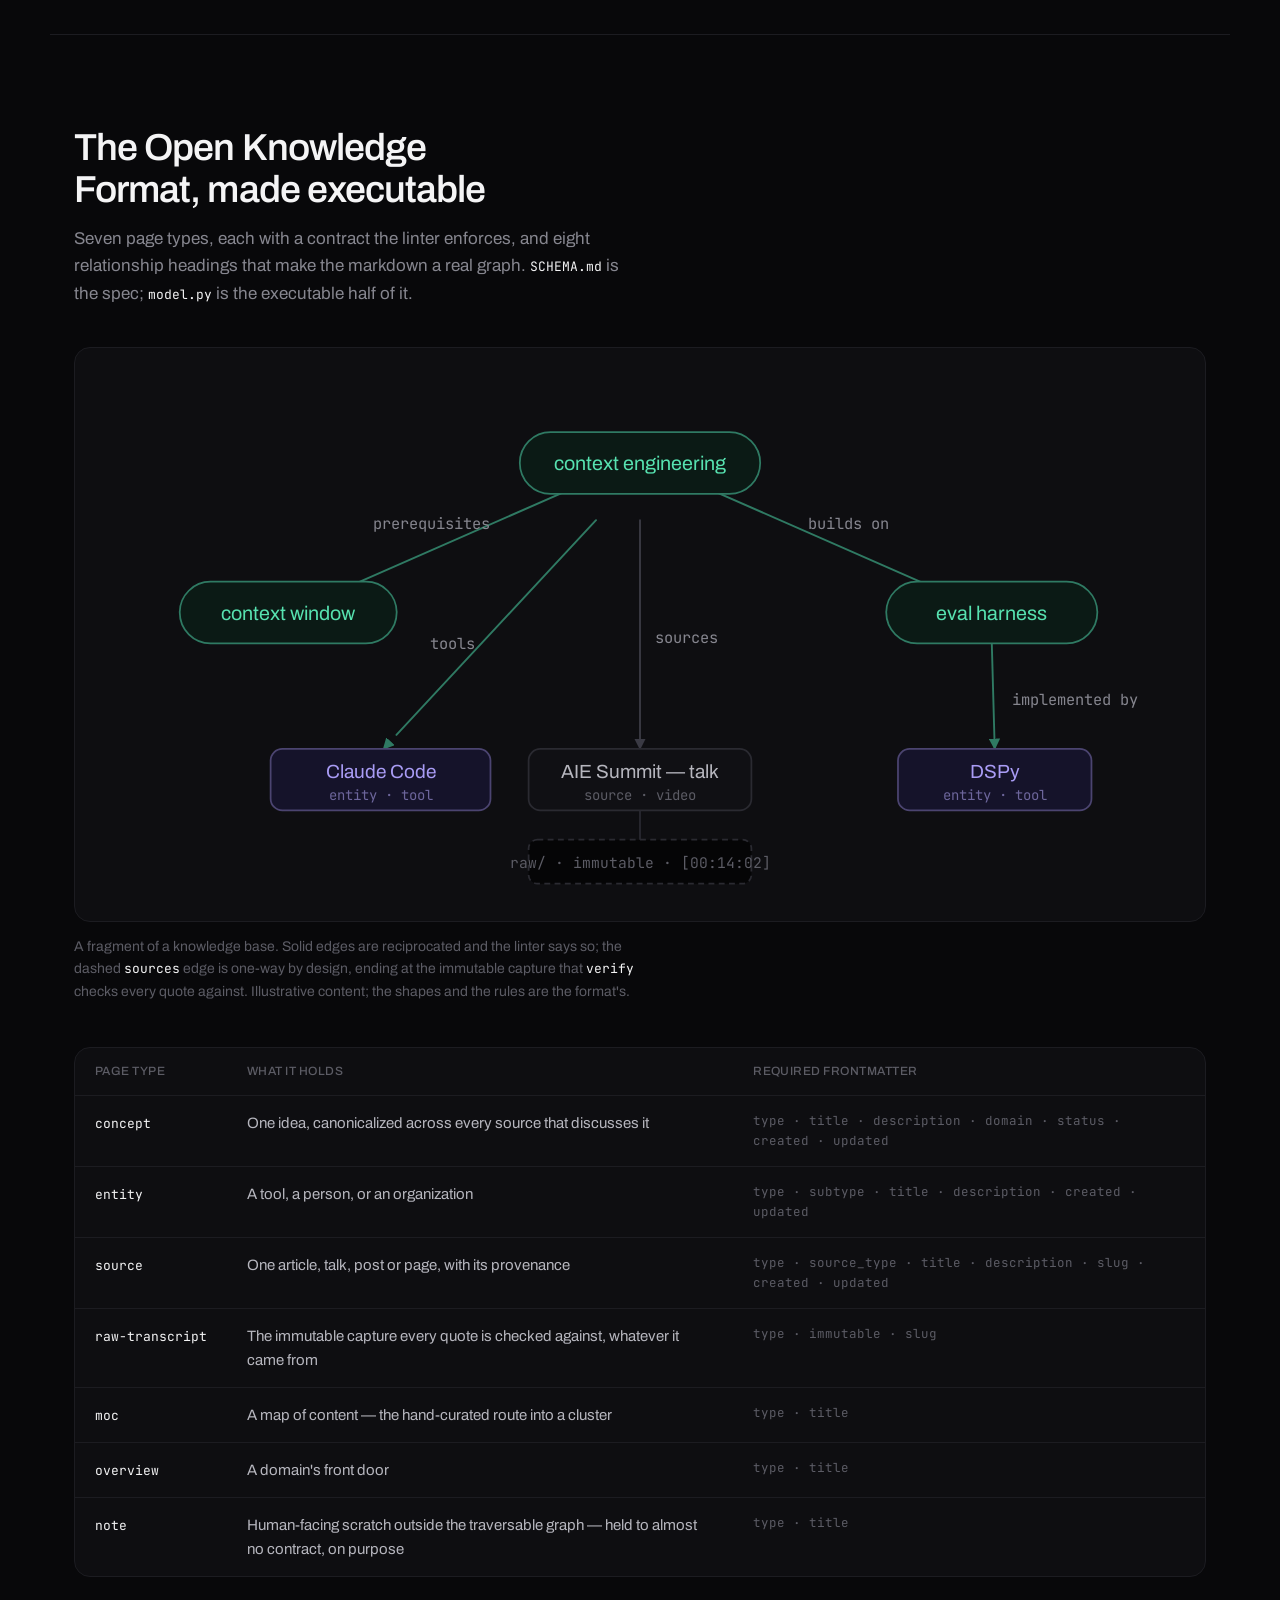
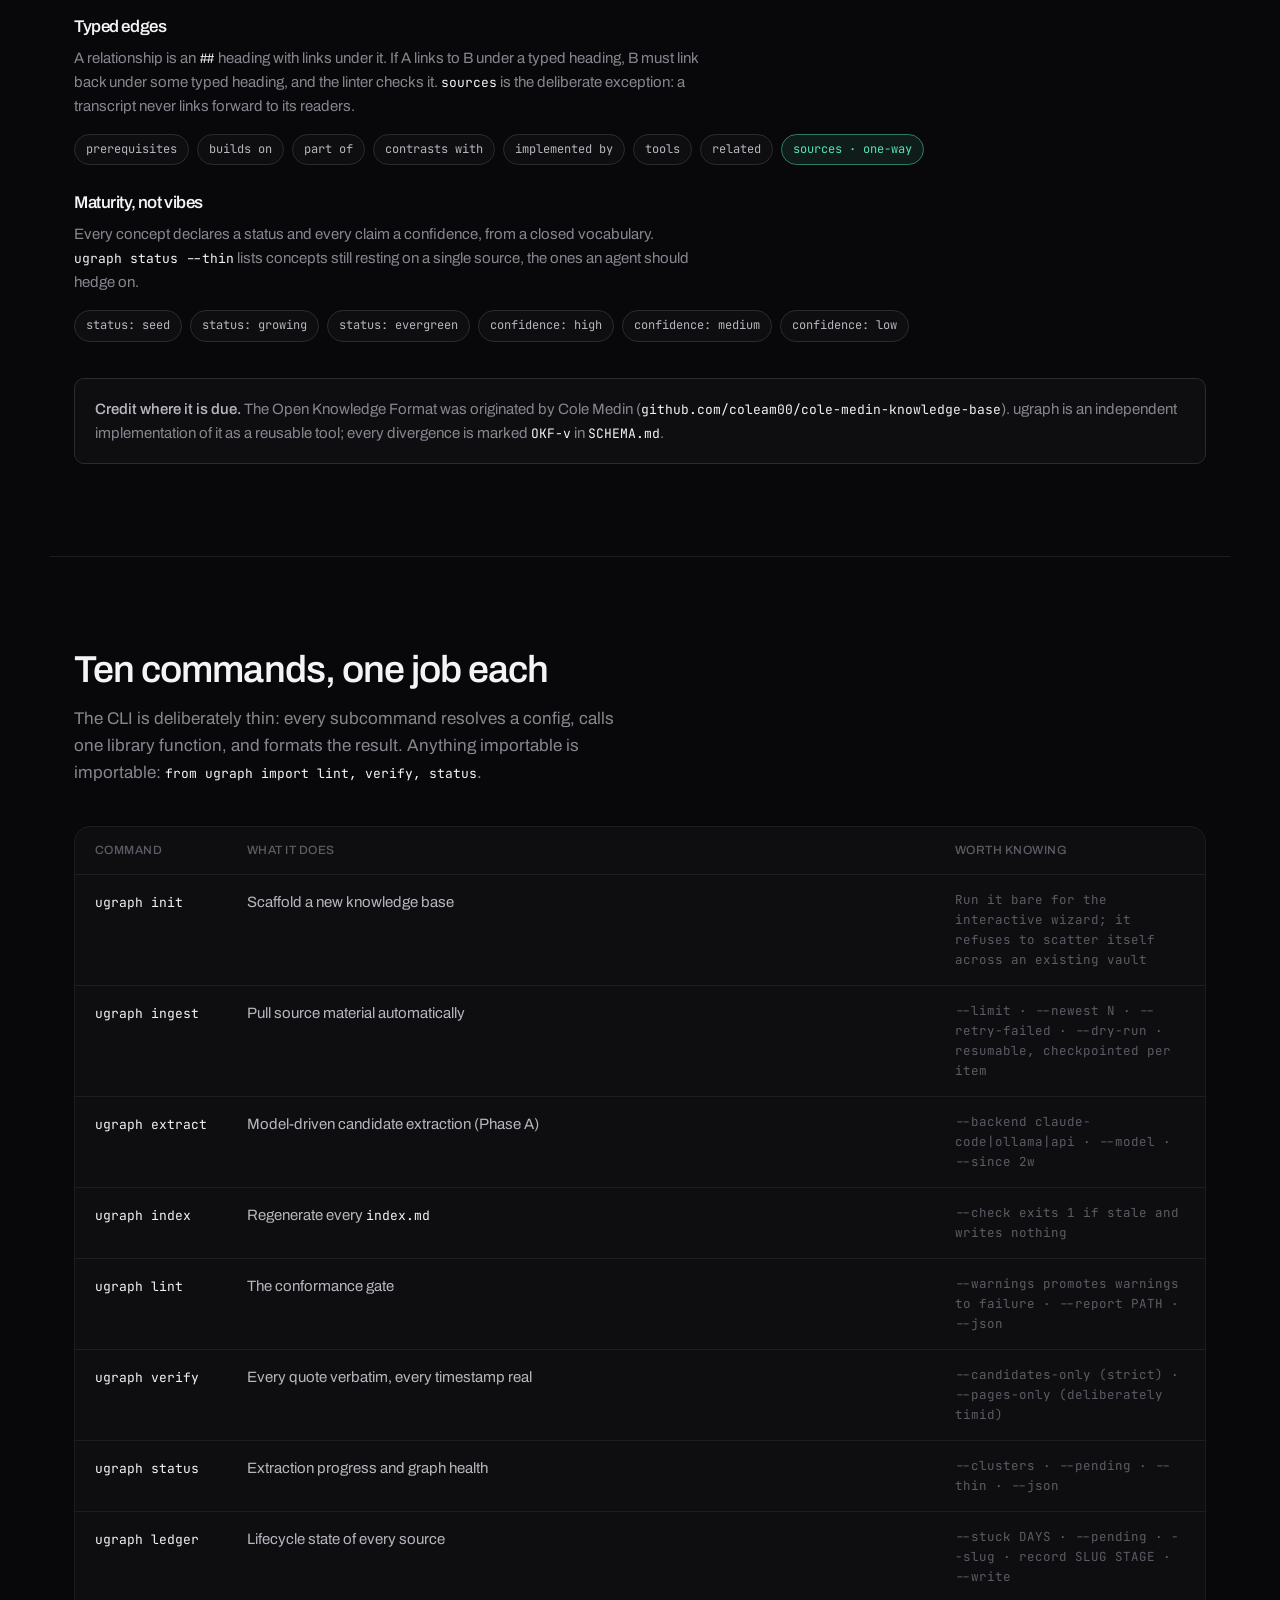
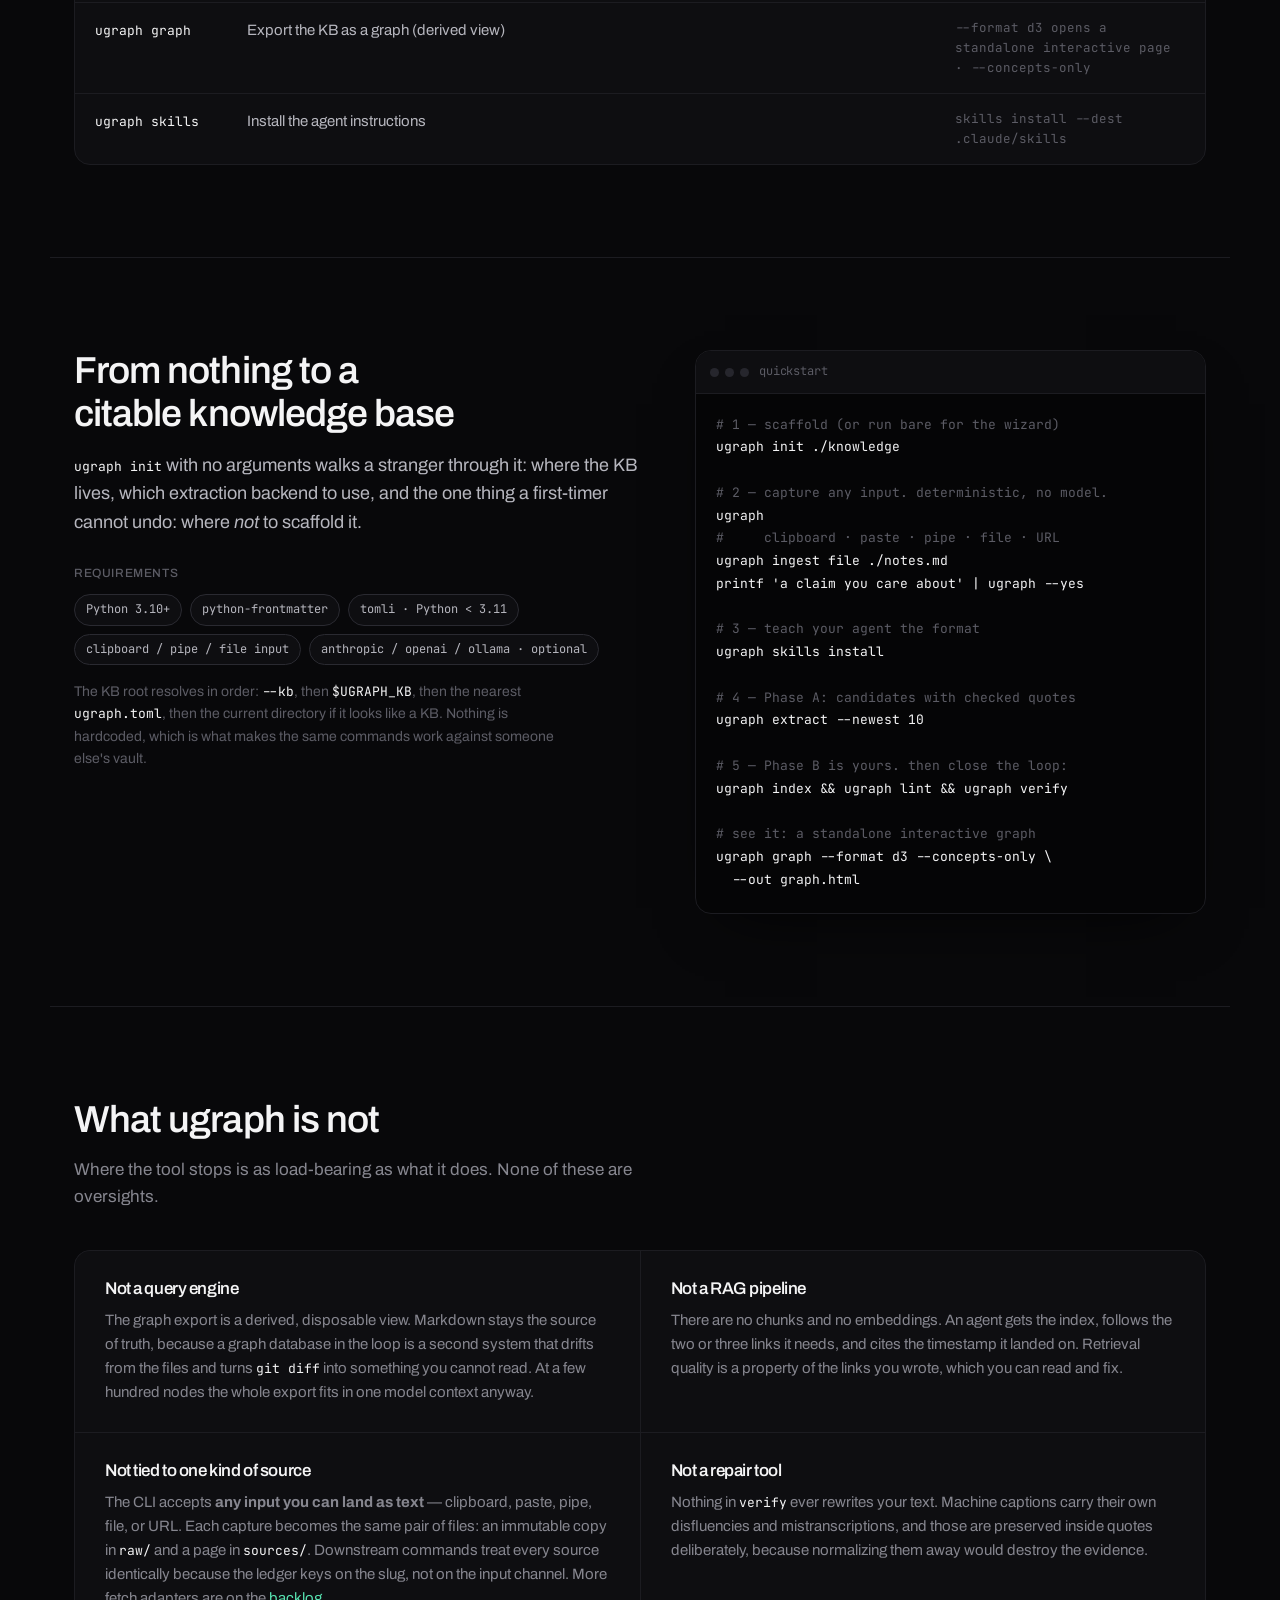
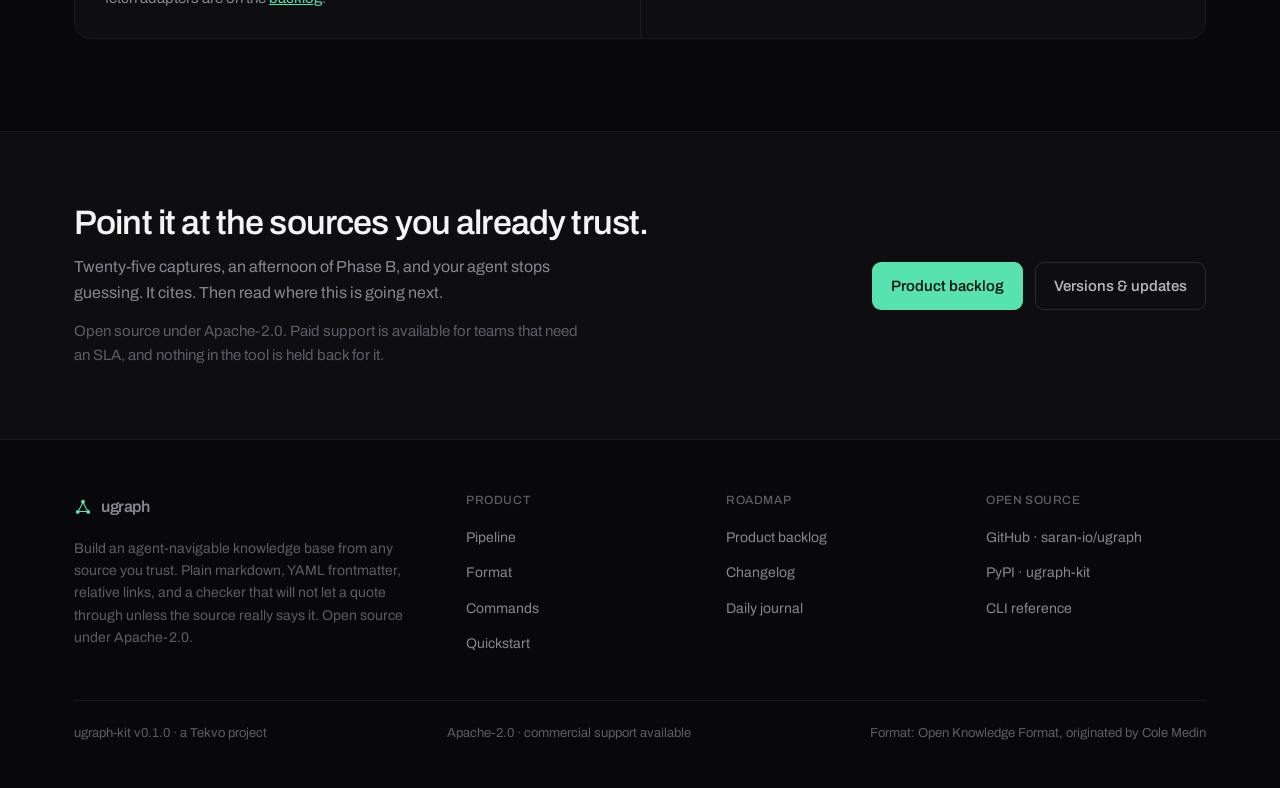
==== commit 063486a0: "Say Any CLI input in the hero meta chips." ====
--- a/index.html
+++ b/index.html
@@ -85,7 +85,7 @@
         <div class="hero__meta">
           <span>Python CLI</span>
           <span>Open Knowledge Format</span>
-          <span>Any text source</span>
+          <span>Any CLI input</span>
           <span>Apache-2.0</span>
         </div>
       </div>
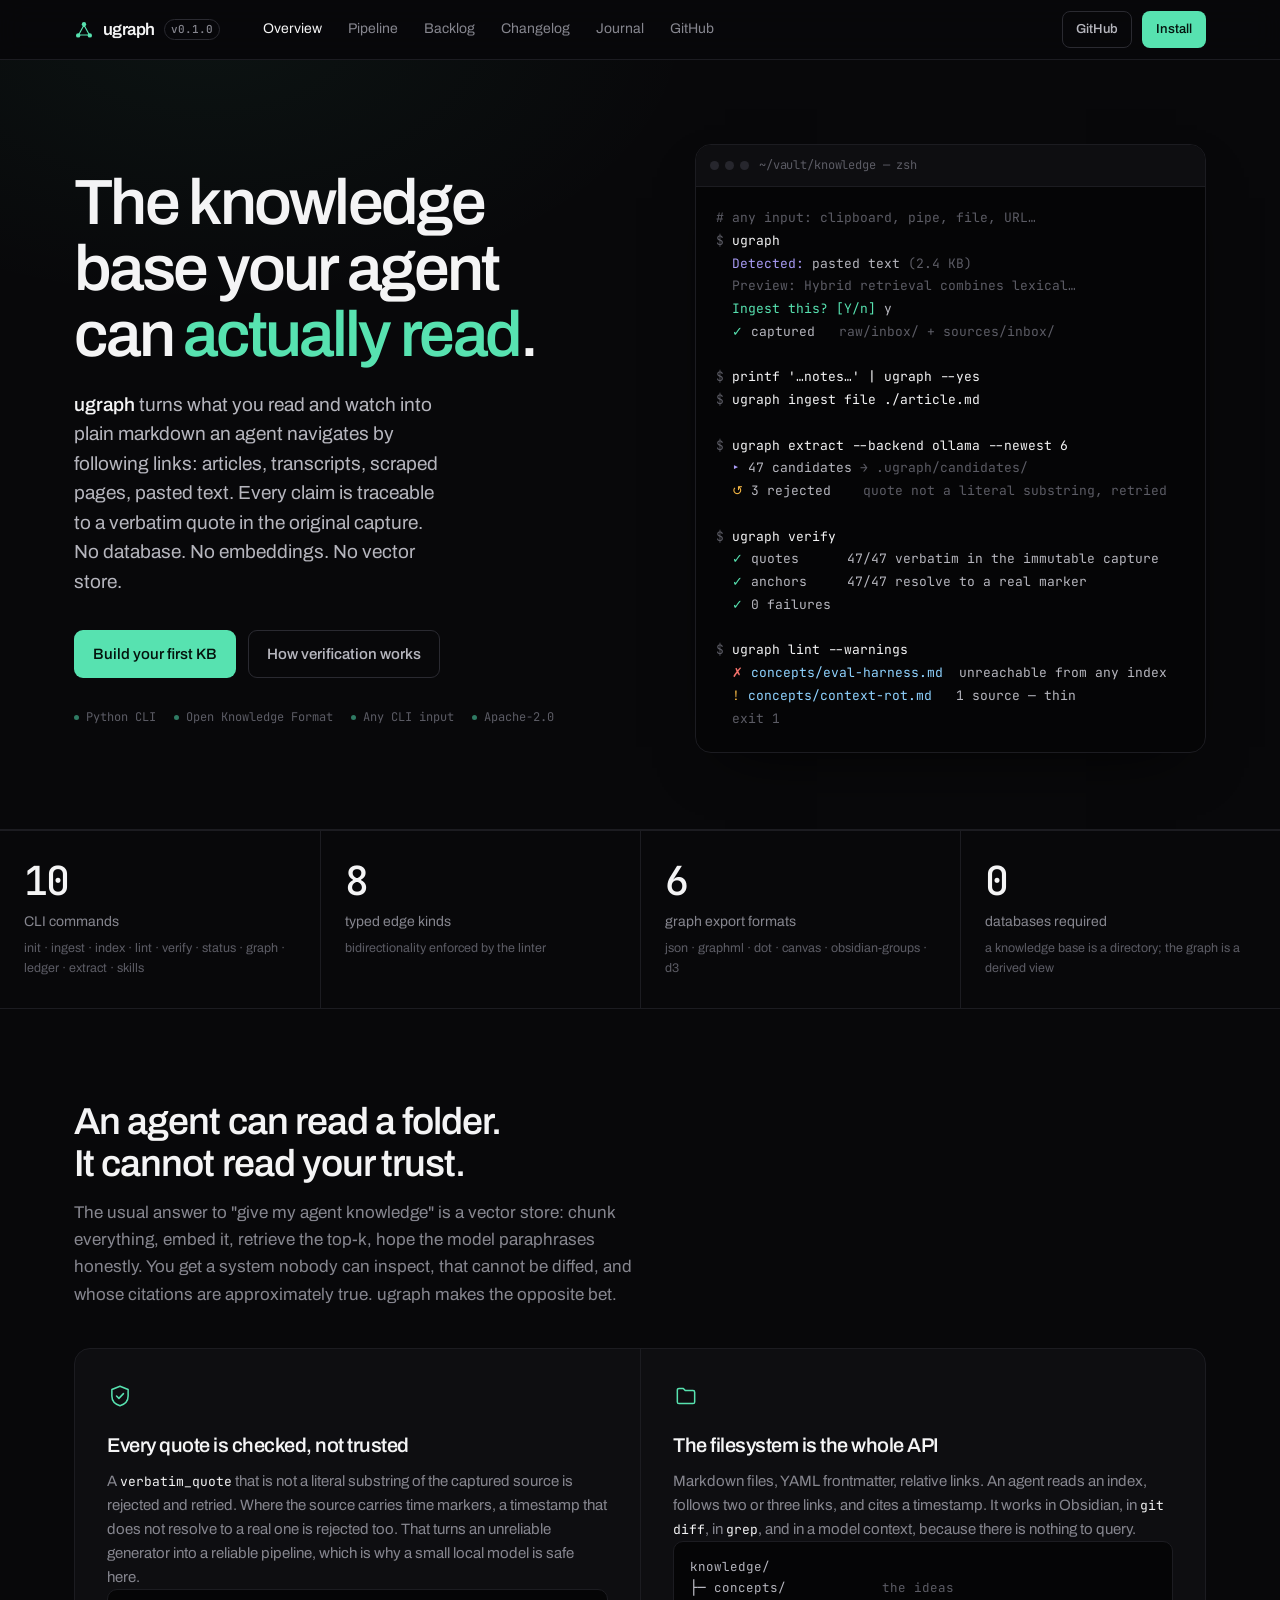
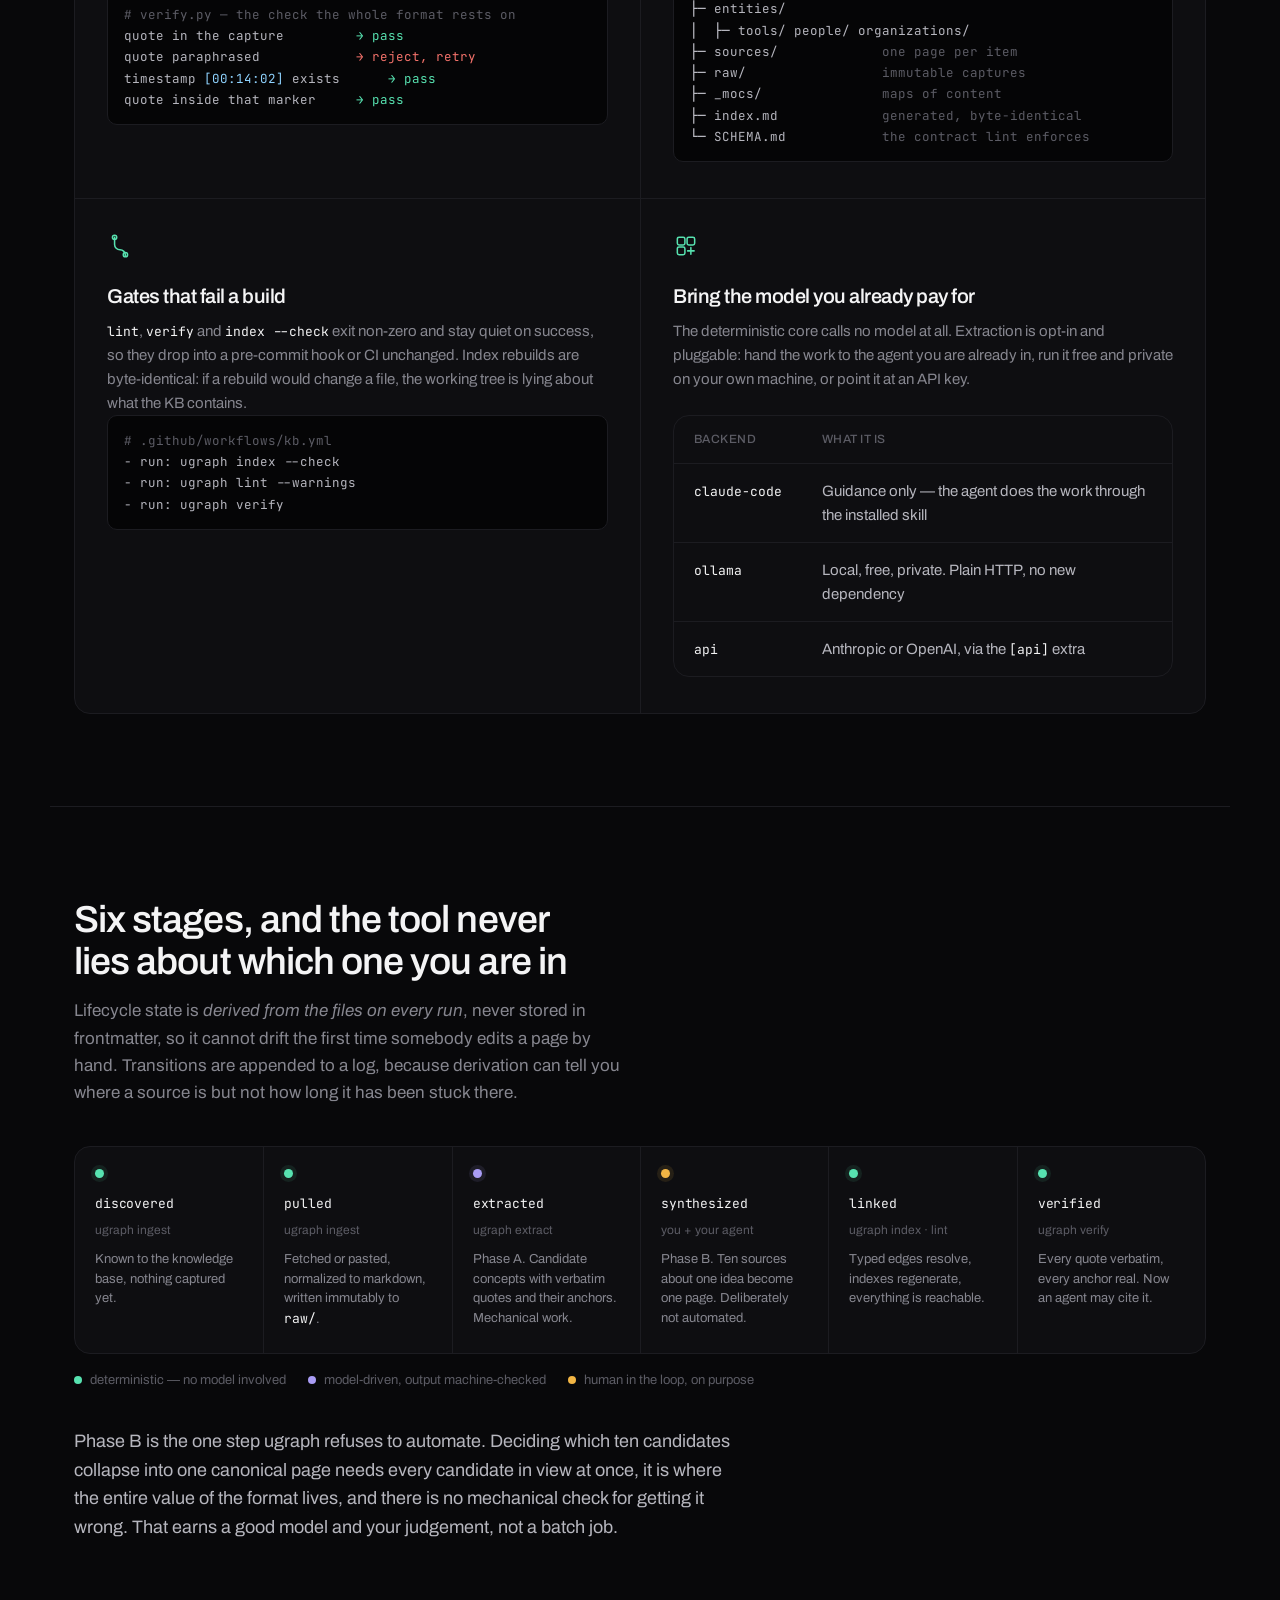
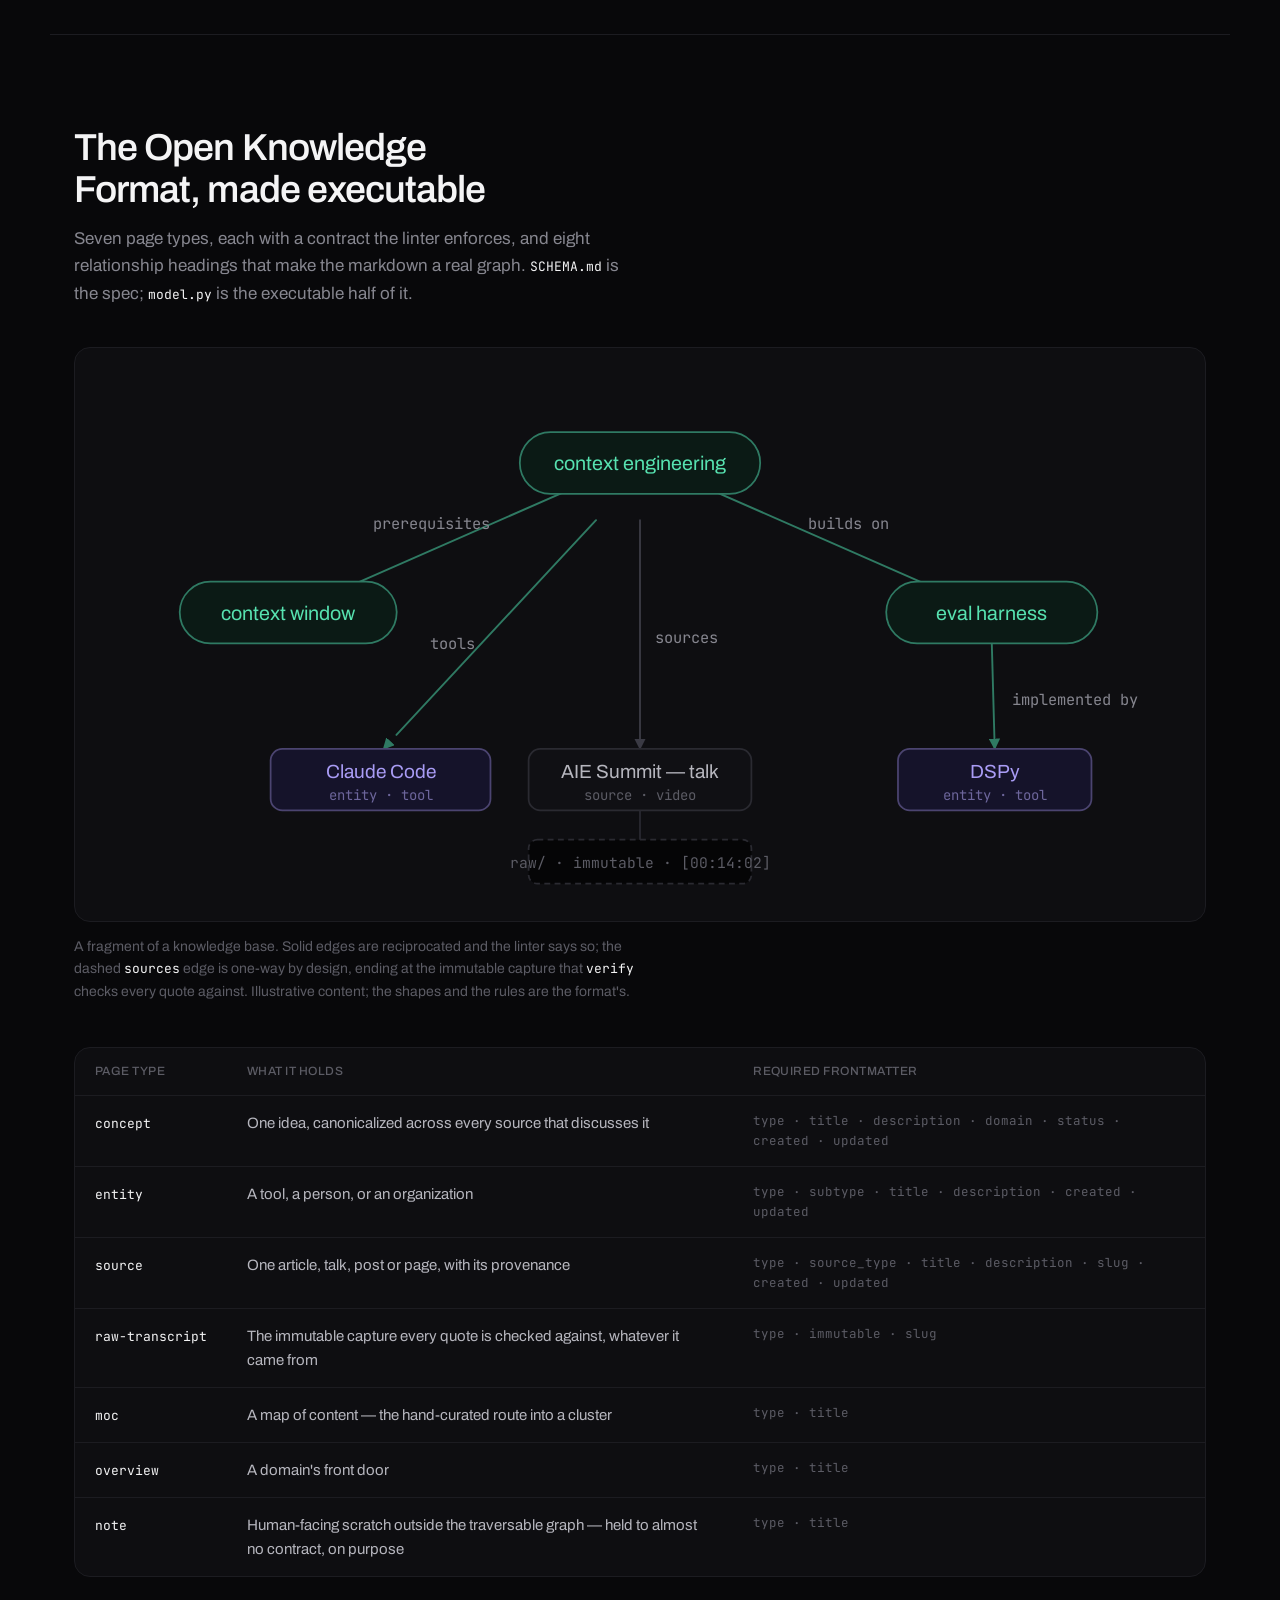
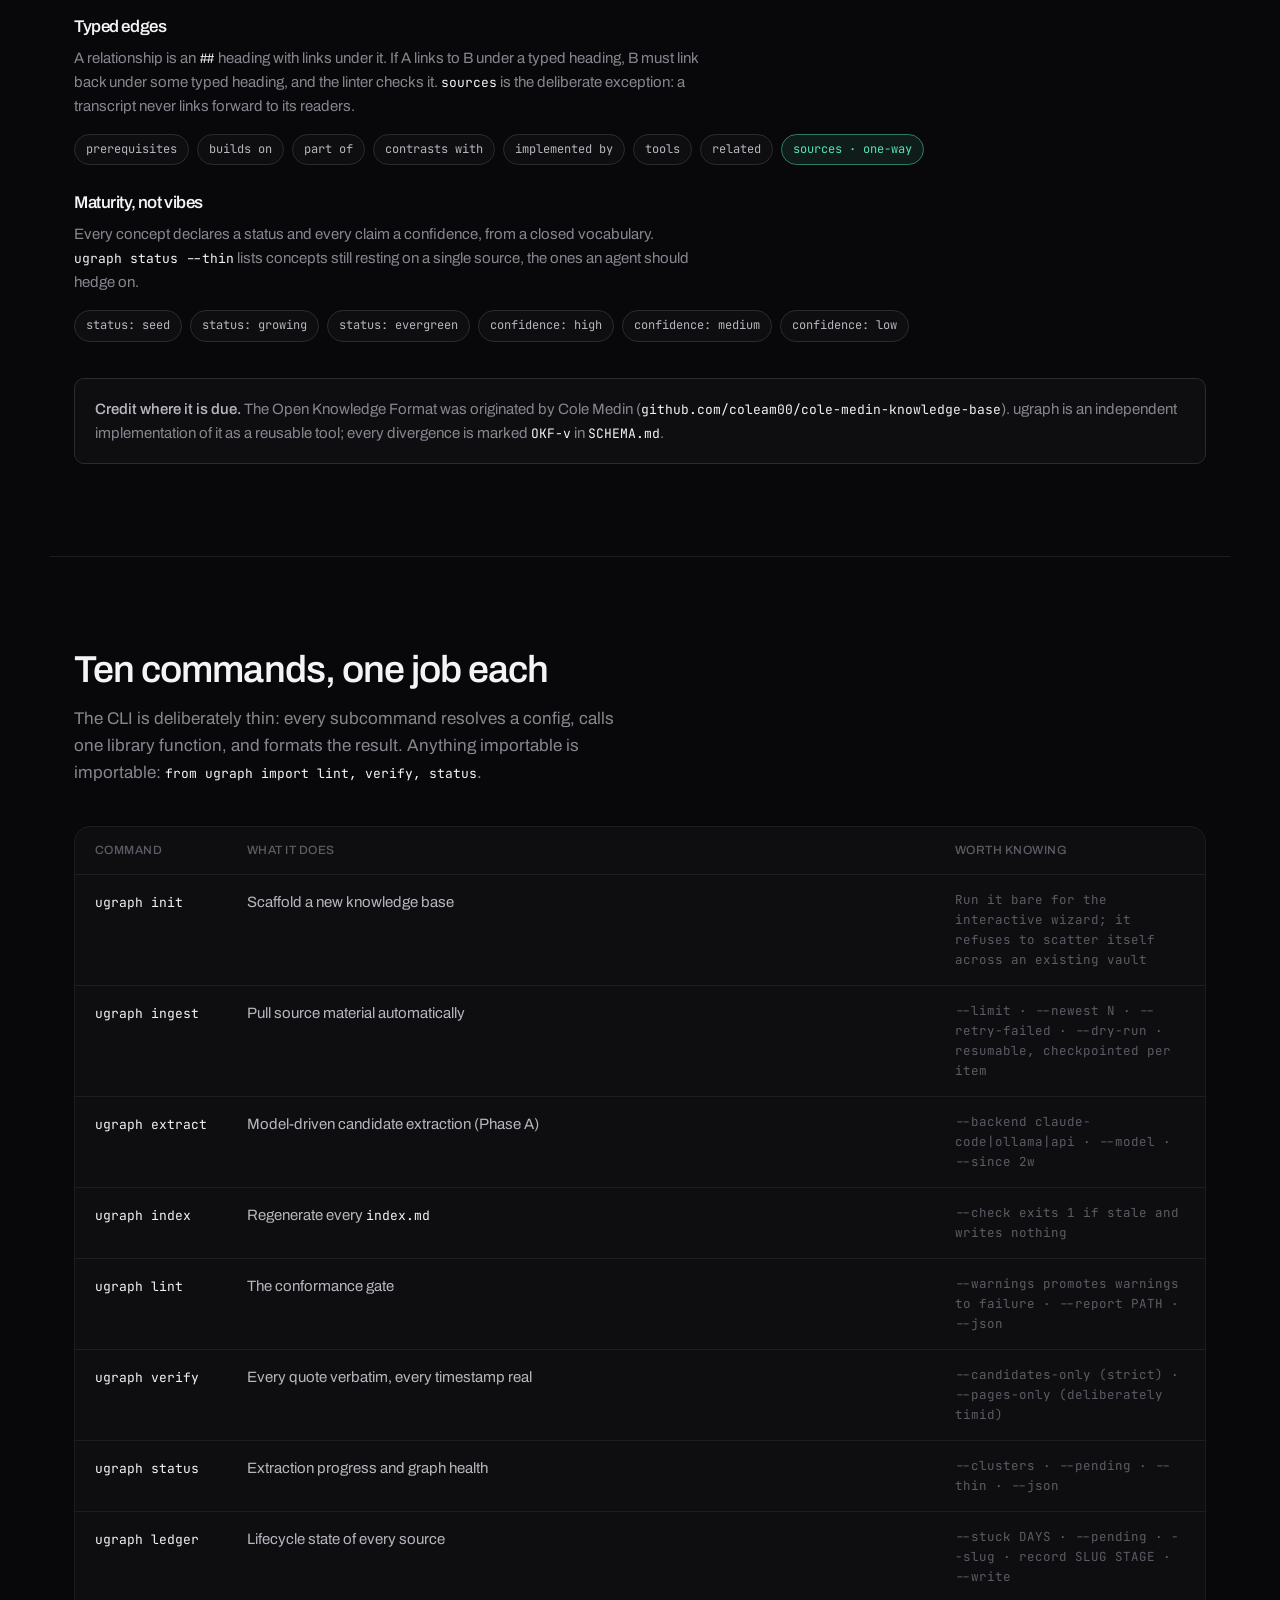
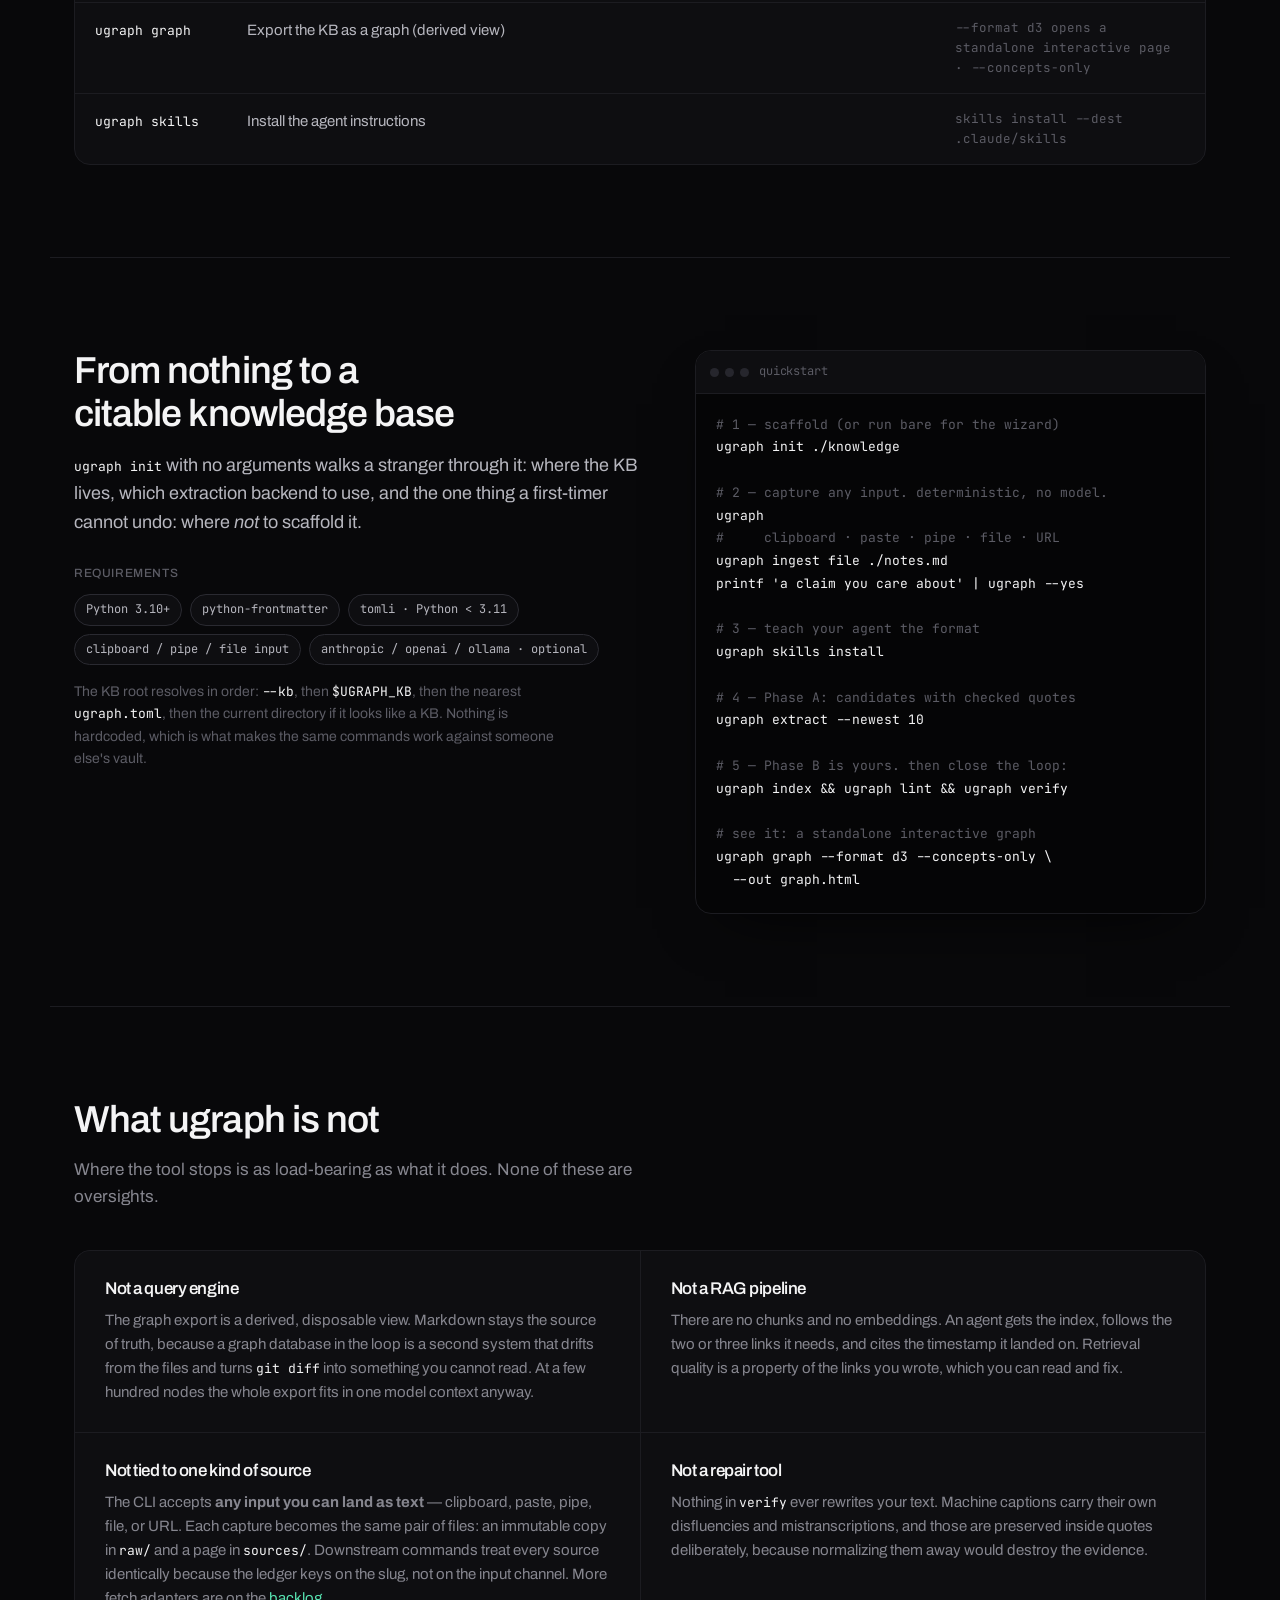
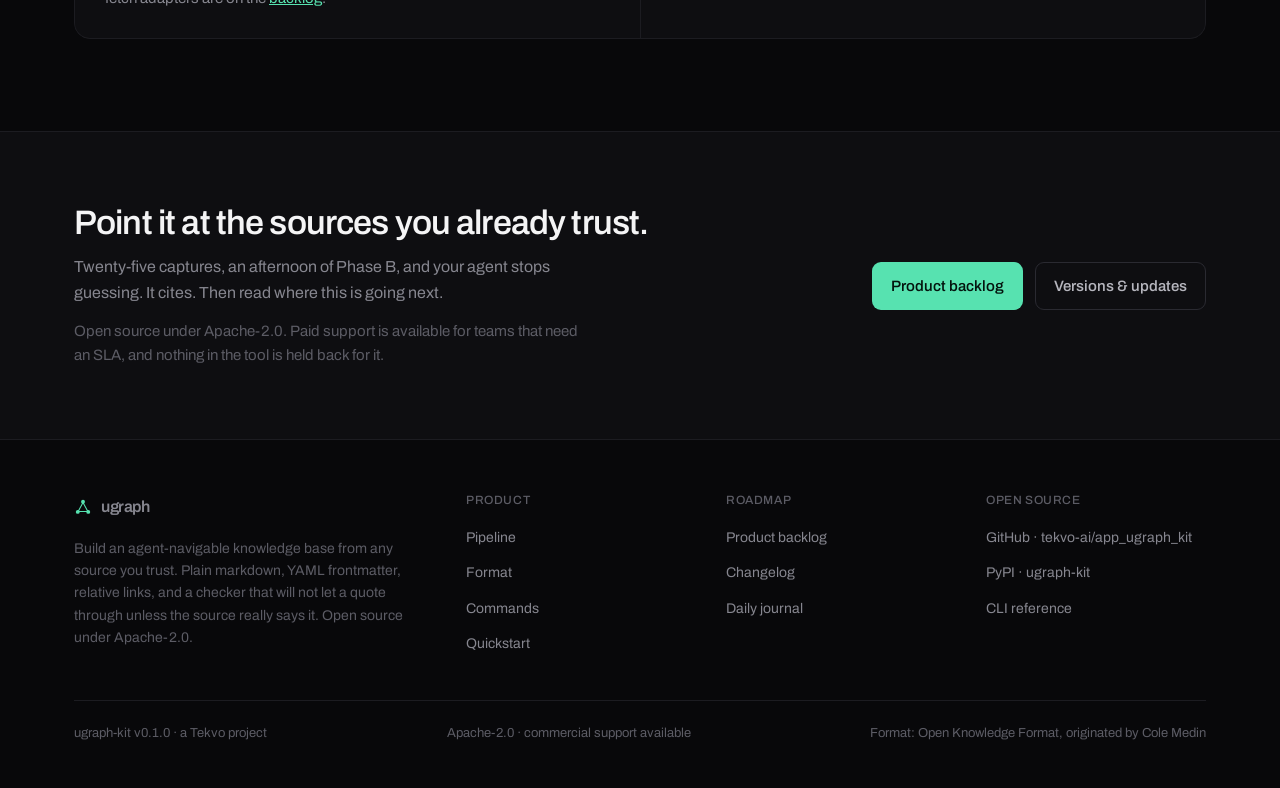
==== commit 67daf20d: "Point GitHub links to tekvo-ai/app_ugraph_kit. Canonical CLI repo is now under Tekvo open source." ====
--- a/index.html
+++ b/index.html
@@ -51,10 +51,10 @@
       <a href="backlog.html">Backlog</a>
       <a href="changelog.html">Changelog</a>
       <a href="journal/index.html">Journal</a>
-      <a href="https://github.com/saran-io/ugraph" rel="noopener">GitHub</a>
+      <a href="https://github.com/tekvo-ai/app_ugraph_kit" rel="noopener">GitHub</a>
     </nav>
     <div class="nav__right">
-      <a class="btn btn--ghost btn--sm" href="https://github.com/saran-io/ugraph" rel="noopener">GitHub</a>
+      <a class="btn btn--ghost btn--sm" href="https://github.com/tekvo-ai/app_ugraph_kit" rel="noopener">GitHub</a>
       <a class="btn btn--primary btn--sm" href="index.html#install">Install</a>
       <button class="nav__toggle" id="navtoggle" aria-expanded="false" aria-controls="navlinks" aria-label="Toggle menu">
         <svg width="18" height="18" viewBox="0 0 24 24" fill="none" aria-hidden="true">
@@ -693,7 +693,7 @@
       <div>
         <h4>Open source</h4>
         <ul>
-          <li><a href="https://github.com/saran-io/ugraph">GitHub · saran-io/ugraph</a></li>
+          <li><a href="https://github.com/tekvo-ai/app_ugraph_kit">GitHub · tekvo-ai/app_ugraph_kit</a></li>
           <li><a href="https://pypi.org/project/ugraph-kit/">PyPI · ugraph-kit</a></li>
           <li><a href="index.html#commands">CLI reference</a></li>
         </ul>
